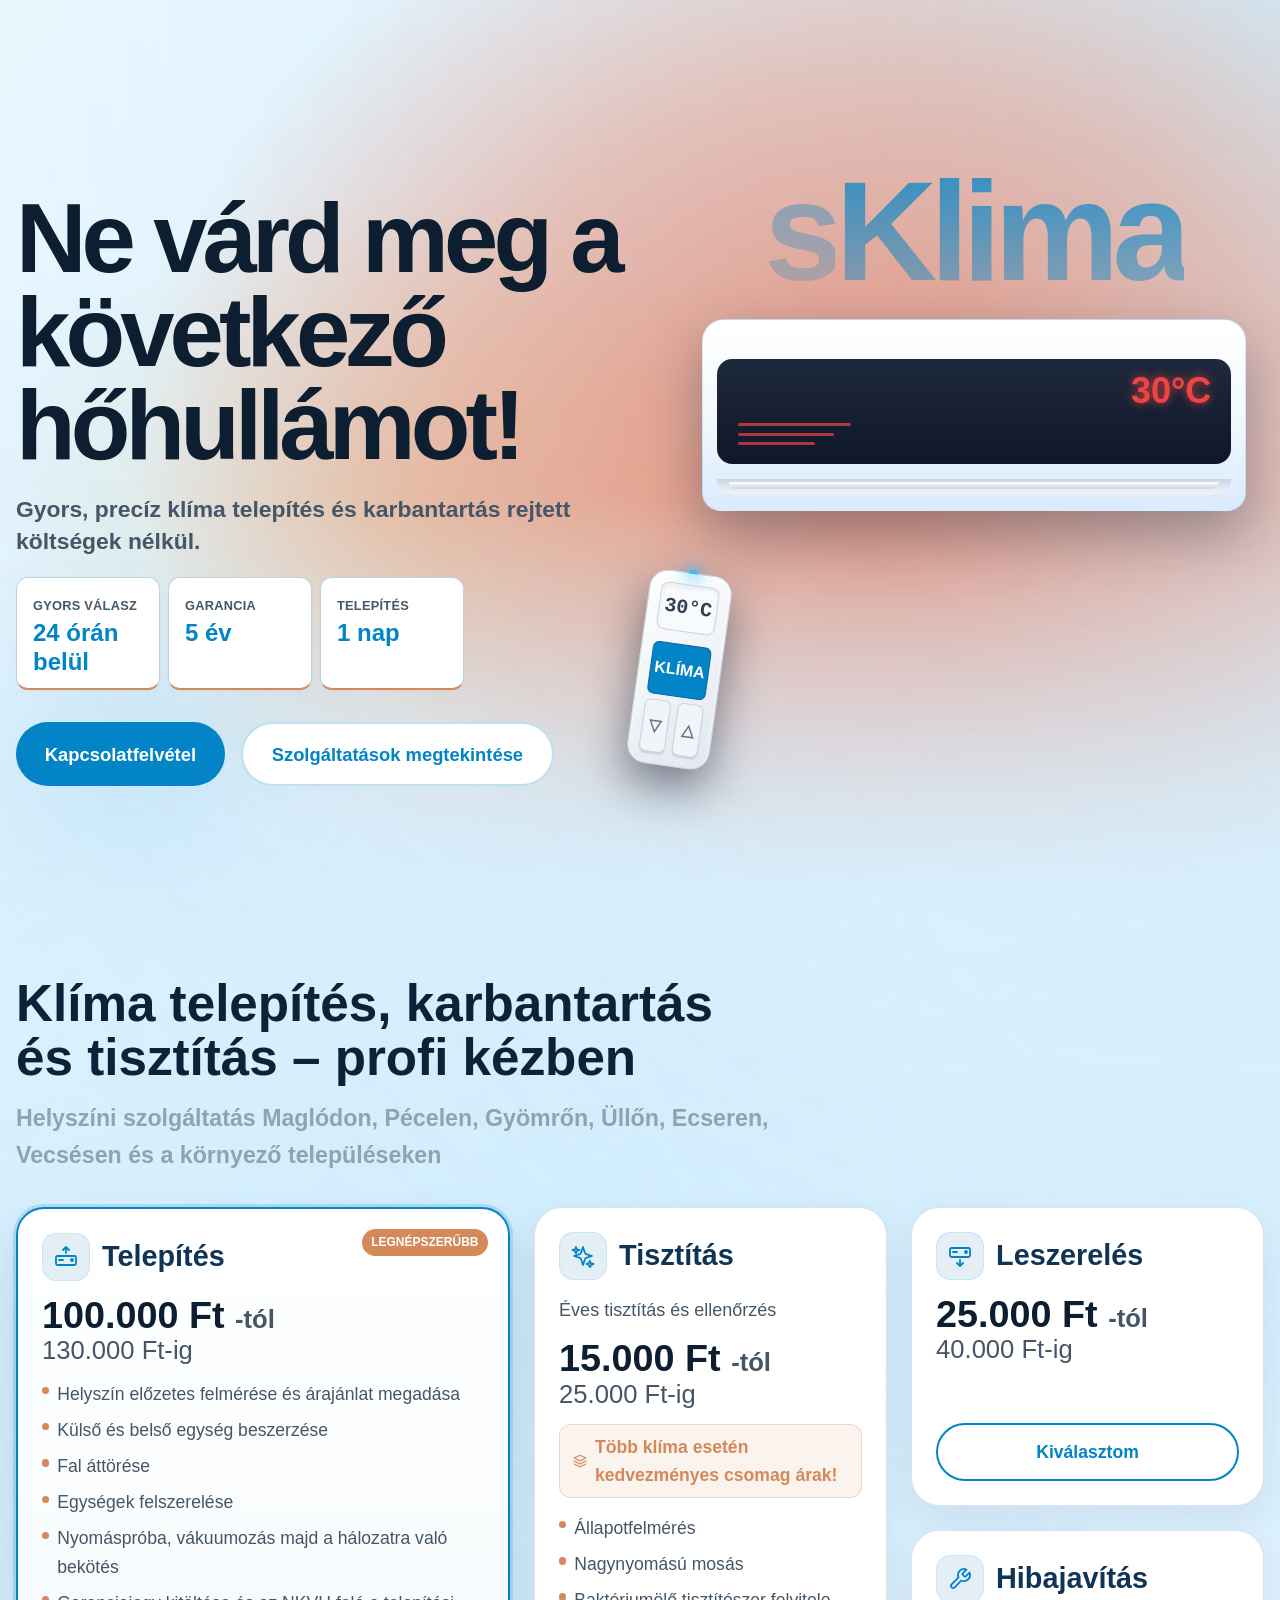
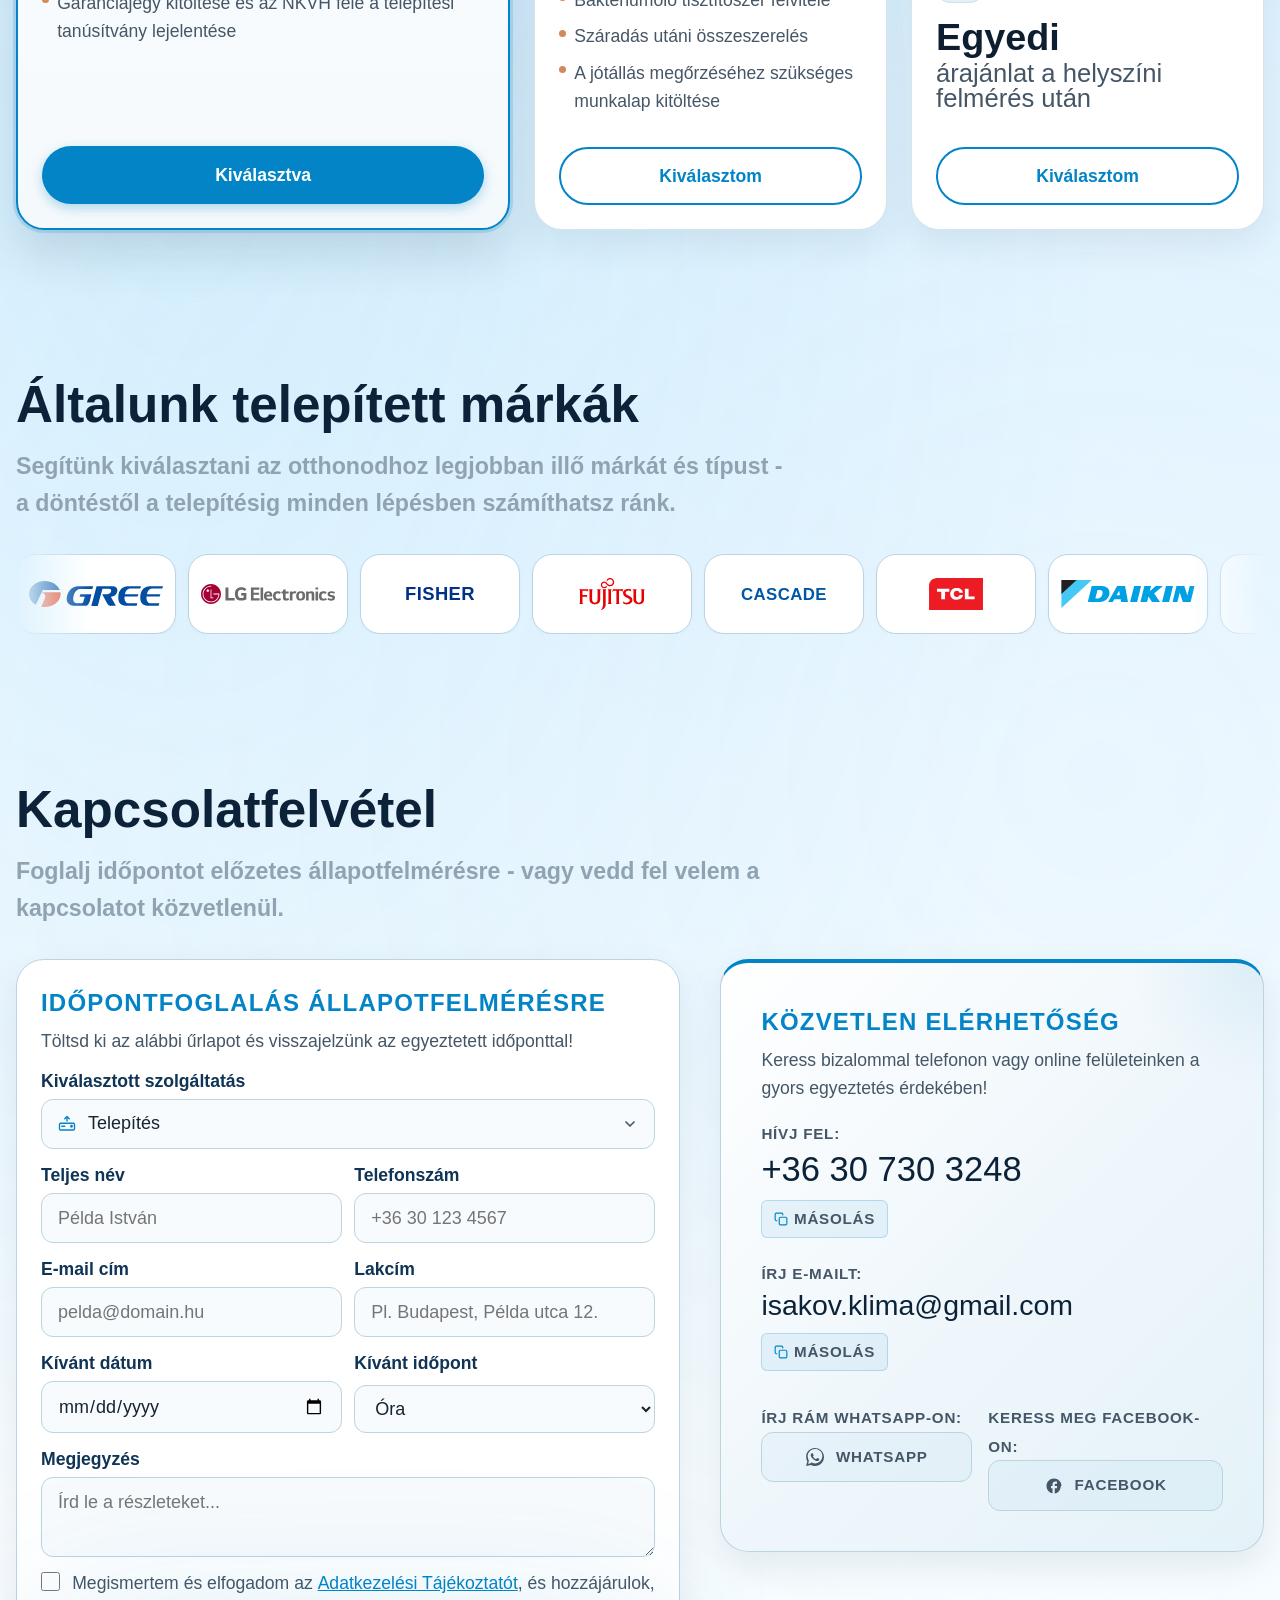
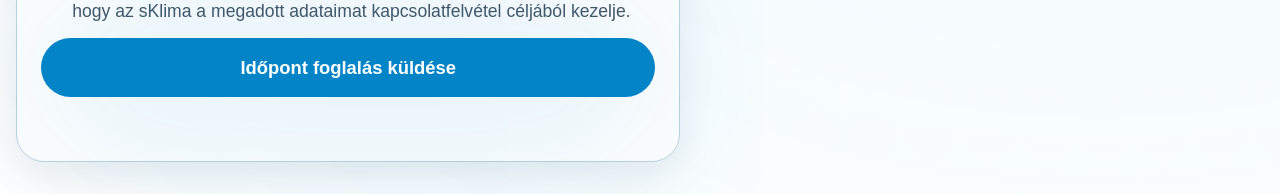
==== index.html @ 7b2034ef "input swaped" ====
<!DOCTYPE html>
<html lang="hu">
<head>
  <meta charset="UTF-8" />
  <meta name="viewport" content="width=device-width, initial-scale=1.0" />
  <title>Klíma telepítés és karbantartás Maglód | sKlima</title>
  <meta name="description" content="Gyors, precíz klíma telepítés és karbantartás Maglódon és a környező településeken. 24 órán belüli válasz, 5 év garancia, 1 napos telepítés." />
  <link rel="canonical" href="https://sklima.hu/" />

  <!-- Open Graph -->
  <meta property="og:type" content="website" />
  <meta property="og:url" content="https://sklima.hu/" />
  <meta property="og:title" content="Klíma telepítés és karbantartás Maglód | sKlima" />
  <meta property="og:description" content="Gyors, precíz klíma telepítés és karbantartás Maglódon és a környező településeken. 24 órán belüli válasz, 5 év garancia, 1 napos telepítés." />
  <meta property="og:image" content="https://sklima.hu/assets/og-image.jpg" />
  <meta property="og:locale" content="hu_HU" />
  <meta property="og:site_name" content="sKlima" />

  <!-- Twitter Card -->
  <meta name="twitter:card" content="summary_large_image" />
  <meta name="twitter:title" content="Klíma telepítés és karbantartás Maglód | sKlima" />
  <meta name="twitter:description" content="Gyors, precíz klíma telepítés és karbantartás Maglódon és a környező településeken. 24 órán belüli válasz, 5 év garancia." />
  <meta name="twitter:image" content="https://sklima.hu/assets/og-image.jpg" />

  <!-- Geographic -->
  <meta name="geo.region" content="HU-PE" />
  <meta name="geo.placename" content="Maglód, Pest megye, Magyarország" />
  <meta name="geo.position" content="47.4536;19.3294" />
  <meta name="ICBM" content="47.4536, 19.3294" />
  <link rel="icon" type="image/svg+xml" href="assets/icons/favicon.svg" />
  <link rel="icon" type="image/png" sizes="32x32" href="assets/icons/favicon-32.png" />
  <link rel="shortcut icon" href="favicon.ico" />
  <link rel="apple-touch-icon" sizes="180x180" href="assets/icons/apple-touch-icon.png" />
  <link rel="preconnect" href="https://api.fontshare.com" crossorigin />
  <link rel="preload" as="style" href="https://api.fontshare.com/v2/css?f[]=satoshi@400,500,700&f[]=clash-display@500,600,700&display=swap" />
  <link rel="stylesheet" href="https://api.fontshare.com/v2/css?f[]=satoshi@400,500,700&f[]=clash-display@500,600,700&display=swap" />
  <script type="application/ld+json">
  {
    "@context": "https://schema.org",
    "@type": "LocalBusiness",
    "name": "sKlima",
    "url": "https://sklima.hu/",
    "telephone": "+36307303248",
    "email": "isakov.klima@gmail.com",
    "description": "Gyors, precíz klíma telepítés és karbantartás Maglódon és a környező településeken. 24 órán belüli válasz, 5 év garancia, 1 napos telepítés.",
    "image": "https://sklima.hu/assets/og-image.jpg",
    "address": {
      "@type": "PostalAddress",
      "addressLocality": "Maglód",
      "addressRegion": "Pest",
      "addressCountry": "HU"
    },
    "geo": {
      "@type": "GeoCoordinates",
      "latitude": 47.4536,
      "longitude": 19.3294
    },
    "areaServed": [
      {"@type": "City", "name": "Maglód"},
      {"@type": "City", "name": "Pécel"},
      {"@type": "City", "name": "Gyömrő"},
      {"@type": "City", "name": "Üllő"},
      {"@type": "City", "name": "Ecser"},
      {"@type": "City", "name": "Vecsés"},
      {"@type": "City", "name": "Monor"}
    ],
    "hasOfferCatalog": {
      "@type": "OfferCatalog",
      "name": "Klíma szolgáltatások",
      "itemListElement": [
        {
          "@type": "Offer",
          "itemOffered": { "@type": "Service", "name": "Klíma telepítés" },
          "priceSpecification": { "@type": "PriceSpecification", "minPrice": "100000", "maxPrice": "130000", "priceCurrency": "HUF" }
        },
        {
          "@type": "Offer",
          "itemOffered": { "@type": "Service", "name": "Klíma tisztítás és karbantartás" },
          "priceSpecification": { "@type": "PriceSpecification", "minPrice": "15000", "maxPrice": "25000", "priceCurrency": "HUF" }
        },
        {
          "@type": "Offer",
          "itemOffered": { "@type": "Service", "name": "Klíma leszerelés" },
          "priceSpecification": { "@type": "PriceSpecification", "minPrice": "25000", "maxPrice": "40000", "priceCurrency": "HUF" }
        },
        {
          "@type": "Offer",
          "itemOffered": { "@type": "Service", "name": "Klíma hibajavítás" }
        }
      ]
    },
    "contactPoint": {
      "@type": "ContactPoint",
      "telephone": "+36307303248",
      "contactType": "customer service",
      "availableLanguage": "Hungarian"
    },
    "sameAs": [
      "https://wa.me/36307303248"
    ]
  }
  </script>
  <style>
    :root {
      --text-xs: clamp(0.82rem, 0.76rem + 0.28vw, 0.95rem);
      --text-sm: clamp(0.95rem, 0.88rem + 0.38vw, 1.1rem);
      --text-base: clamp(1rem, 0.95rem + 0.25vw, 1.125rem);
      --text-lg: clamp(1.125rem, 1rem + 0.75vw, 1.5rem);
      --text-xl: clamp(1.5rem, 1.2rem + 1.25vw, 2.25rem);
      --text-2xl: clamp(2rem, 1.2rem + 2.5vw, 3.5rem);
      --text-hero: clamp(3rem, 0.5rem + 7vw, 6.5rem);
      --space-1: 0.25rem; --space-2: 0.5rem; --space-3: 0.75rem; --space-4: 1rem; --space-5: 1.25rem;
      --space-6: 1.5rem; --space-8: 2rem; --space-10: 2.5rem; --space-12: 3rem; --space-16: 4rem;
      --radius-sm: 0.375rem; --radius-md: 0.75rem; --radius-lg: 1.25rem; --radius-xl: 1.75rem; --radius-full: 9999px;
      
      --color-bg: #f2f7fa; 
      --color-surface: #ffffff; 
      --color-surface-2: #e3eff5; 
      --color-border: #bcd3e0;
      --color-divider: #cfdfeb; 
      --color-text: #172430; 
      --color-text-muted: #455666; 
      --color-text-inverse: #ffffff;
      --color-primary: #0284c7; 
      --color-primary-hover: #0369a1; 
      --color-primary-highlight: #e0f2fe; 
      --color-success: #16a34a;
      --color-danger: #dc2626;
      --color-accent: #d4895a;
      
      --shadow-sm: 0 1px 3px rgba(2, 132, 199, 0.05);
      --shadow-md: 0 10px 30px rgba(16, 42, 67, 0.06);
      --shadow-lg: 0 20px 40px rgba(16, 42, 67, 0.12);
      --shadow-elevated: 0 14px 36px rgba(16, 42, 67, 0.08);
      --shadow-elevated-hover: 0 24px 48px rgba(16, 42, 67, 0.14);
      --font-body: 'Satoshi', 'Inter', sans-serif; --font-display: 'Clash Display', 'Satoshi', sans-serif;
    }
    *, *::before, *::after { box-sizing: border-box; margin: 0; padding: 0; }
    html { scroll-behavior: smooth; -webkit-font-smoothing: antialiased; scroll-padding-top: 6rem; }
    
    body {
      min-height: 100vh; font-family: var(--font-body); font-size: var(--text-base); line-height: 1.6; color: var(--color-text);
      background:
        radial-gradient(circle at top right, rgba(14, 165, 233, 0.14), transparent 45%),
        radial-gradient(ellipse at 14% 52%, rgba(56, 189, 248, 0.10) 0%, rgba(14, 165, 233, 0.04) 36%, transparent 60%),
        radial-gradient(circle at 86% 70%, rgba(125, 211, 252, 0.09) 0%, rgba(56, 189, 248, 0.03) 40%, transparent 58%),
        linear-gradient(180deg, #f0f9ff 0%, #e0f2fe 40%, #f5faff 70%, #ffffff 100%);
    }

    .hero { position: relative; }
    .hero::before,
    .hero::after {
      content: ""; position: absolute; inset: 0;
      pointer-events: none; z-index: 0;
      transition: opacity 3.5s cubic-bezier(0.4, 0, 0.2, 1);
      mask-image: linear-gradient(to bottom, black 55%, transparent 100%);
      -webkit-mask-image: linear-gradient(to bottom, black 55%, transparent 100%);
    }
    .hero::before {
      background:
        radial-gradient(ellipse 80% 100% at 68% 52%, rgba(234, 70, 24, 0.57) 0%, rgba(242, 91, 45, 0.322) 42%, transparent 72%),
        radial-gradient(ellipse 50% 60% at 30% 60%, rgba(245, 158, 11, 0.18) 0%, transparent 65%);
      opacity: 1;
    }
    .hero::after {
      background:
        radial-gradient(ellipse 80% 100% at 68% 52%, rgba(14, 165, 233, 0.42) 0%, rgba(56, 189, 248, 0.20) 42%, transparent 72%),
        radial-gradient(ellipse 50% 60% at 30% 60%, rgba(125, 211, 252, 0.14) 0%, transparent 65%);
      opacity: 0;
    }
    body.ac-cooling .hero::before { opacity: 0; }
    body.ac-cooling .hero::after { opacity: 1; }
    img, svg { display: block; max-width: 100%; }
    a { color: inherit; text-decoration: none; }
    button, input, select, textarea { font: inherit; color: inherit; }
    button { cursor: pointer; border: none; background: none; }
    :focus-visible { outline: 2px solid var(--color-primary); outline-offset: 3px; border-radius: var(--radius-sm); }

    .container-wide { width: min(calc(100% - 2rem), 80rem); margin-inline: auto; }
    .section, .hero { display: flex; align-items: center; padding-block: clamp(var(--space-12), 6vw, 5rem); scroll-margin-top: 5rem; }
    .hero { min-height: 100vh; }
    #register { padding-bottom: var(--space-8); }

    .eyebrow {
      display: inline-flex; align-items: center; gap: var(--space-2); padding: 0.45rem 0.85rem; border-radius: var(--radius-full);
      background: color-mix(in srgb, var(--color-primary) 12%, var(--color-surface)); color: var(--color-primary); font-size: var(--text-xs); font-weight: 700; text-transform: uppercase;
    }
    .eyebrow::before { content: ""; width: 0.5rem; height: 0.5rem; border-radius: 50%; background: currentColor; }
    .section-head { display: grid; gap: var(--space-4); margin-bottom: var(--space-8); max-width: 48rem; }
    .section-head h2 { font-family: var(--font-display); font-size: var(--text-2xl); line-height: 1.05; color: #0b2238; }
    .section-head h3 { color: #8fa3b1; font-size: clamp(1.15rem, 1rem + 0.7vw, 1.45rem); font-weight: 600; }
    .section-head p { color: #8fa3b1; font-size: clamp(1.15rem, 1rem + 0.7vw, 1.45rem); font-weight: 600; }

    .site-header {
      position: fixed; top: 0; left: 0; right: 0; z-index: 100; opacity: 0; visibility: hidden; transform: translateY(-110%);
      transition: opacity 350ms ease, visibility 350ms ease, transform 400ms cubic-bezier(0.16, 1, 0.3, 1); backdrop-filter: blur(20px); background: color-mix(in srgb, var(--color-bg) 85%, transparent);
      border-bottom: 1px solid color-mix(in srgb, var(--color-text) 8%, transparent); box-shadow: var(--shadow-sm);
    }
    .site-header.is-visible { opacity: 1; visibility: visible; transform: translateY(0); pointer-events: auto; }
    .header-inner { display: flex; align-items: center; justify-content: space-between; gap: var(--space-4); min-height: 5.2rem; }
    .brand { display: inline-flex; align-items: center; gap: var(--space-3); font-size: clamp(1.7rem, 1.3rem + 1.4vw, 2.4rem); font-weight: 800; color: #0f3456; overflow: hidden; }
    

    .nav-brand-text {
      display: inline-block; opacity: 0; transform: translateX(-35px); transition: opacity 300ms ease, transform 450ms cubic-bezier(0.16, 1, 0.3, 1);
      font-family: var(--font-display); font-weight: 700; letter-spacing: -0.05em;
    }
    .site-header.is-visible .nav-brand-text { opacity: 1; transform: translateX(0); }


    .btn, .select-btn {
      min-height: 50px; display: inline-flex; align-items: center; justify-content: center; gap: var(--space-2); border-radius: var(--radius-full);
      transition: all 180ms cubic-bezier(0.16, 1, 0.3, 1);
    }
    .btn:hover, .select-btn:hover { transform: translateY(-2px); }
    .btn { padding: 0.95rem 1.8rem; font-size: calc(var(--text-sm) + 0.05rem); font-weight: 700; }
    .btn-primary { background: var(--color-primary); color: var(--color-text-inverse); box-shadow: 0 5px 166px rgba(2, 132, 199, 0.3); }
    .btn-primary:hover { background: var(--color-primary-hover); box-shadow: 0 7px 22px rgba(2, 132, 199, 0.4); }
    .btn-primary:disabled { background: #cbd5e1; color: #94a3b8; box-shadow: none; cursor: not-allowed; transform: none; }
    .btn-secondary { background: var(--color-surface); color: var(--color-primary); border: 2px solid color-mix(in srgb, var(--color-primary) 25%, transparent); }
    .btn-secondary:hover { background: var(--color-primary-highlight); }

    .hero-grid { display: grid; gap: var(--space-8); align-items: end; width: 100%; position: relative; }
    .hero-copy { display: grid; gap: var(--space-5); max-width: 40rem; z-index: 10; align-self: center; }
    .hero-visual { display: grid; gap: var(--space-5); position: relative; padding-top: 5rem; padding-bottom: clamp(2rem, 4vw, 4rem); }
    .hero-copy h1 { font-family: var(--font-display); font-size: var(--text-hero); line-height: 0.96; letter-spacing: -0.05em; color: #0c1e2f; }
    .hero-copy h2 { color: var(--color-text-muted); font-size: clamp(1.05rem, 0.95rem + 0.6vw, 1.9rem); font-weight: 800; line-height: 1.4; }
    .hero-actions, .card-actions { display: flex; flex-wrap: wrap; gap: var(--space-4); }

    .giant-hero-text {
      position: absolute; left: 50%; transform: translateX(-50%) translateY(50%) scale(1); font-family: var(--font-display); font-size: clamp(5.5rem, 12vw, 10.5rem);
      font-weight: 700; line-height: 1; letter-spacing: -0.05em; pointer-events: none; white-space: nowrap; z-index: 1;
      transition: opacity 400ms cubic-bezier(0.16, 1, 0.3, 1), transform 500ms cubic-bezier(0.16, 1, 0.3, 1);
    }
    .giant-hero-text.fade-out { opacity: 0; transform: translateX(-50%) translateY(-40px) scale(0.95); }
    .giant-hero-text .brand-s {
      background: linear-gradient(180deg, rgba(2, 132, 199, 0.45) 0%, rgba(2, 132, 199, 0.18) 100%);
      -webkit-background-clip: text; background-clip: text; -webkit-text-fill-color: transparent;
    }
    .giant-hero-text .brand-klima {
      background: linear-gradient(180deg, rgba(2, 132, 199, 0.82) 0%, rgba(2, 132, 199, 0.35) 100%);
      -webkit-background-clip: text; background-clip: text; -webkit-text-fill-color: transparent;
    }

    .nav-brand-text .brand-s {
      background: linear-gradient(180deg, rgba(2, 132, 199, 0.28) 0%, rgba(2, 132, 199, 0.12) 100%);
      -webkit-background-clip: text; background-clip: text; -webkit-text-fill-color: transparent;
      font-weight: 700;
    }
    .nav-brand-text .brand-klima {
      background: linear-gradient(180deg, rgba(2, 132, 199, 0.60) 0%, rgba(2, 132, 199, 0.22) 100%);
      -webkit-background-clip: text; background-clip: text; -webkit-text-fill-color: transparent;
      font-weight: 700; letter-spacing: -0.025em;
    }

    .service-card.card-selected {
      border-color: var(--color-primary) !important;
      border-width: 2px !important;
      box-shadow: 0 0 0 3px rgba(2, 132, 199, 0.18), var(--shadow-elevated-hover) !important;
    }

    .ac-stage { position: relative; width: min(100%, 36rem); margin-inline: auto; padding-bottom: 16rem; z-index: 5; }
    .ac-shadow { position: absolute; left: 50%; top: 2rem; width: 20rem; height: 1.8rem; transform: translateX(-50%); border-radius: 50%; background: radial-gradient(circle, rgba(2, 132, 199, 0.15), transparent 72%); filter: blur(10px); }
    .ac-unit {
      position: relative; width: min(100%, 34rem); margin: 20px auto 0; padding: 0.85rem 0.9rem 1rem; border-radius: 1.4rem 1.4rem 1.15rem 1.15rem;
      background: linear-gradient(180deg, #ffffff 0%, #f0f7fc 55%, #dbeafe 100%); border: 1px solid rgba(2, 132, 199, 0.15); box-shadow: 0 24px 55px rgba(16, 42, 67, 0.35);
      cursor: pointer;
    }
    .ac-unit:hover { box-shadow: 0 28px 65px rgba(16, 42, 67, 0.42); }
    .ac-unit.ac-pulse { animation: ac-click-pulse 0.35s ease-out; }
    
    .ac-screen { margin-top: 1.6rem; min-height: 6.6rem; border-radius: 0.95rem; background: linear-gradient(180deg, #1e293b, #0f172a); position: relative; overflow: hidden; }
    .ac-screen::before { 
      content: attr(data-temp)"°C"; position: absolute; top: 0.2rem; right: 1.2rem; color: #ef4444; font-size: 2.25rem; font-weight: 700; 
      text-shadow: 0 0 10px rgba(239, 68, 68, 0.85); transition: color 0.4s ease, text-shadow 0.4s ease;
    }
    .ac-screen.cooling::before { color: #38bdf8; text-shadow: 0 0 10px rgba(56, 189, 248, 0.85); }

    .screen-lines { position: absolute; left: 1.3rem; bottom: 1.2rem; display: grid; gap: 0.42rem; width: 22%; }
    .screen-lines span { display: block; height: 0.18rem; border-radius: var(--radius-full); background: #ef4444; opacity: 0.7; transition: background 0.4s ease; }
    .ac-screen.cooling .screen-lines span { background: #38bdf8; }
    .screen-lines span:nth-child(2) { width: 85%; }
    .screen-lines span:nth-child(3) { width: 68%; }
    
    .ac-vent { margin-top: 0.9rem; height: 0.95rem; border-radius: 0 0 1rem 1rem; background: linear-gradient(180deg, #cbd5e1, #f1f5f9); position: relative; overflow: visible; }
    .ac-flap { 
      position: absolute; left: 0.75rem; right: 0.75rem; top: 0.22rem; height: 0.42rem; border-radius: 0 0 999px 999px; 
      background: linear-gradient(180deg, #ffffff, #cbd5e1); transform-origin: center top; transform: rotateX(12deg); animation: flap-move 3.5s ease-in-out infinite;
    }

    .airflow { position: absolute; top: calc(100% - 16.2rem); left: 50%; transform: translateX(-50%); width: 130%; height: 22rem; overflow: visible; pointer-events: none; }
    .air-glow {
      position: absolute; top: -0.5rem; left: 50%; transform: translateX(-50%); width: 110%; height: 6rem; border-radius: 50%;
      background: radial-gradient(ellipse at center top, rgba(56, 189, 248, 0.42) 0%, rgba(14, 165, 233, 0.14) 50%, transparent 72%);
      filter: blur(14px); opacity: 0; transition: opacity 1.2s cubic-bezier(0.16, 1, 0.3, 1);
    }
    .airflow.active-flow .air-glow { opacity: 1; animation: glow-pulse 3.5s ease-in-out infinite; }
    .airflow-svg { position: absolute; top: 0; left: 0; width: 100%; height: 100%; overflow: visible; }

    .air-particle { opacity: 0; }
    .airflow.active-flow .air-particle {
      animation-name: p-drift;
      animation-timing-function: cubic-bezier(0.25, 0.46, 0.45, 0.94);
      animation-iteration-count: infinite;
    }
    @keyframes p-drift {
      0%   { opacity: 0;    transform: translateY(0px)   translateX(0)                           scale(0.75); }
      7%   { opacity: 1; }
      28%  {               transform: translateY(88px)  translateX(calc(var(--sway) *  0.28))   scale(1.0); }
      52%  { opacity: 0.88; transform: translateY(192px) translateX(calc(var(--sway) * -0.12))   scale(1.12); }
      78%  { opacity: 0.45; transform: translateY(300px) translateX(calc(var(--sway) *  0.68))   scale(1.22); }
      100% { opacity: 0;   transform: translateY(390px) translateX(var(--sway))                 scale(1.32); }
    }
    .ap-crisp { fill: rgba(2, 132, 199, 0.92); }
    .ap-soft  { fill: rgba(14, 165, 233, 0.72); filter: url(#p-blur); }
    .ap-tiny  { fill: rgba(3, 105, 161, 0.88); }
    .ap-large { fill: rgba(56, 189, 248, 0.48); filter: url(#p-blur-lg); }
    .airflow.active-flow .ap1  { animation-duration: 3.2s; animation-delay: 0.00s; --sway: -32px; }
    .airflow.active-flow .ap2  { animation-duration: 4.4s; animation-delay: 1.80s; --sway: -22px; }
    .airflow.active-flow .ap3  { animation-duration: 3.5s; animation-delay: 0.65s; --sway: -15px; }
    .airflow.active-flow .ap4  { animation-duration: 5.0s; animation-delay: 0.30s; --sway:  -7px; }
    .airflow.active-flow .ap5  { animation-duration: 3.8s; animation-delay: 2.25s; --sway:  -3px; }
    .airflow.active-flow .ap6  { animation-duration: 4.5s; animation-delay: 1.10s; --sway:   0px; }
    .airflow.active-flow .ap7  { animation-duration: 3.3s; animation-delay: 0.45s; --sway:   4px; }
    .airflow.active-flow .ap8  { animation-duration: 5.5s; animation-delay: 2.90s; --sway:   2px; }
    .airflow.active-flow .ap9  { animation-duration: 3.6s; animation-delay: 1.50s; --sway:  11px; }
    .airflow.active-flow .ap10 { animation-duration: 4.8s; animation-delay: 0.15s; --sway:  18px; }
    .airflow.active-flow .ap11 { animation-duration: 3.1s; animation-delay: 2.55s; --sway:  24px; }
    .airflow.active-flow .ap12 { animation-duration: 3.9s; animation-delay: 0.90s; --sway:  30px; }
    .airflow.active-flow .ap13 { animation-duration: 4.2s; animation-delay: 1.65s; --sway: -26px; }
    .airflow.active-flow .ap14 { animation-duration: 3.4s; animation-delay: 3.10s; --sway:  34px; }
    .airflow.active-flow .ap15 { animation-duration: 3.7s; animation-delay: 2.10s; --sway:  14px; }
    .airflow.active-flow .ap16 { animation-duration: 4.6s; animation-delay: 0.75s; --sway: -10px; }

    @keyframes flap-move { 0%, 100% { transform: rotateX(8deg); } 50% { transform: rotateX(24deg); } }
    @keyframes ac-click-pulse { 0% { transform: scale(1); } 45% { transform: scale(1.025); } 100% { transform: scale(1); } }
    @keyframes glow-pulse { 0%, 100% { opacity: 0.75; transform: translateX(-50%) scale(0.97); } 50% { opacity: 1; transform: translateX(-50%) scale(1.05); } }

    .remote-control {
      position: absolute; bottom: 0rem; left: -3rem; width: 5.2rem; height: 12.2rem; background: linear-gradient(135deg, #ffffff 0%, #e2e8f0 100%);
      border: 1px solid #cbd5e1; border-radius: 1.2rem; box-shadow: 0 20px 45px rgba(15, 23, 42, 0.5), inset 0 2px 4px #ffffff;
      padding: 0.7rem; display: flex; flex-direction: column; gap: 0.6rem; z-index: 30; transform: rotate(8deg); cursor: pointer; user-select: none;
      transition: transform 0.4s cubic-bezier(0.16, 1, 0.3, 1), box-shadow 0.4s ease;
    }
    .remote-control:hover { transform: rotate(3deg) translateY(-5px) scale(1.04); box-shadow: 0 25px 55px rgba(15, 23, 42, 0.3), inset 0 2px 4px #ffffff; }
    .remote-control:active { transform: rotate(3deg) translateY(-2px) scale(1.01); }
    .remote-control::before { content: ""; position: absolute; top: -4px; left: 50%; transform: translateX(-50%); width: 0.6rem; height: 4px; background: #94a3b8; border-radius: 999px 999px 0 0; transition: background 0.2s ease, box-shadow 0.2s ease; }
    .remote-control.sending::before { background: #38bdf8; box-shadow: 0 0 15px 3px #38bdf8; }
    .remote-screen { height: 3rem; background: #f8fafc; border-radius: 0.5rem; border: 1px solid #cbd5e1; box-shadow: inset 0 2px 5px rgba(0,0,0,0.06); display: flex; align-items: center; justify-content: center; font-family: monospace; font-size: 1.25rem; font-weight: 700; color: #334155; transition: background 0.3s ease, color 0.3s ease; }
    .remote-control.cooling-mode .remote-screen { background: #bae6fd; color: #0369a1; }
    .remote-buttons { display: grid; grid-template-columns: repeat(2, 1fr); gap: 0.45rem; flex-grow: 1; }
    .remote-btn { background: #f1f5f9; border: 1px solid #d1d5db; border-radius: 0.4rem; box-shadow: 0 2px 0 #cbd5e1, 0 2px 4px rgba(0,0,0,0.04); font-size: 1rem; font-weight: 700; color: #64748b; display: flex; align-items: center; justify-content: center; pointer-events: none; }
    .remote-btn.power { grid-column: span 2; background: #0284c7; color: white; border-color: #0369a1; box-shadow: 0 2px 0 #0f172a; }
    .remote-control.sending .remote-btn.power { transform: translateY(2px); box-shadow: none; }

    .hero-stats { display: grid; grid-template-columns: repeat(3, minmax(0, 1fr)); gap: var(--space-2); z-index: 10; max-width: 28rem; }
    .hero-stat { background: var(--color-surface); border-radius: var(--radius-md); padding: var(--space-3) var(--space-4); border: 1px solid var(--color-border); box-shadow: var(--shadow-sm); border-bottom: 2px solid var(--color-accent); }
    .hero-stat strong { display: block; font-size: var(--text-lg); font-family: var(--font-display); color: var(--color-primary); line-height: 1.2; }
    .hero-stat span { color: var(--color-text-muted); font-size: 0.8rem; text-transform: uppercase; font-weight: 700; letter-spacing: 0.02em; }

    .services-grid { display: grid; gap: var(--space-6); width: 100%; grid-template-columns: 1fr; }
    
    .service-card, .form-card, .direct-contact-card {
      box-shadow: var(--shadow-elevated) !important;
    }
    
    .service-card {
      background: var(--color-surface); border: 1px solid color-mix(in srgb, var(--color-border) 60%, transparent);
      border-radius: var(--radius-xl); padding: var(--space-6); display: flex; flex-direction: column; gap: var(--space-4); position: relative;
      transition: transform 240ms cubic-bezier(0.16, 1, 0.3, 1), box-shadow 240ms cubic-bezier(0.16, 1, 0.3, 1);
    }
    .service-card:hover { transform: translateY(-6px); box-shadow: var(--shadow-elevated-hover) !important; }
    .service-top { display: flex; gap: var(--space-3); align-items: center; }
    .service-icon { width: 3rem; height: 3rem; flex-shrink: 0; border-radius: 0.9rem; display: grid; place-items: center; background: var(--color-surface-2); color: var(--color-primary); border: 1px solid rgba(2, 132, 199, 0.1); }
    .service-card h3 { font-size: clamp(1.3rem, 1.1rem + 0.9vw, 1.8rem); line-height: 1.1; color: #0f3456; }
    .service-card p { color: var(--color-text-muted); }
    .service-card .card-actions { margin-top: auto; padding-top: var(--space-4); }
    .service-list { display: grid; gap: var(--space-2); color: var(--color-text-muted); font-size: var(--text-sm); list-style: none; }
    .service-list li { display: flex; align-items: flex-start; gap: var(--space-2); }
    .service-list li::before { content: ""; width: 0.45rem; height: 0.45rem; border-radius: 50%; background: var(--color-accent); flex: none; margin-top: .45rem; }
    
    .discount-badge {
      display: flex; align-items: center; gap: var(--space-2);
      padding: 0.5rem 0.8rem; border-radius: var(--radius-md);
      background: color-mix(in srgb, var(--color-accent) 10%, transparent);
      border: 1px solid color-mix(in srgb, var(--color-accent) 28%, transparent);
      color: var(--color-accent); font-size: var(--text-sm); font-weight: 600;
    }
    .discount-badge svg { flex-shrink: 0; }

    .select-btn { padding: 0.8rem 1.6rem; font-size: var(--text-sm); border: 2px solid var(--color-primary); background: transparent; font-weight: 700; color: var(--color-primary); width: 100%; }
    .select-btn.is-selected { background: var(--color-primary); color: var(--color-text-inverse); border-color: transparent; box-shadow: 0 4px 12px color-mix(in srgb, var(--color-primary) 30%, transparent); }
    
    .service-price { display: grid; gap: var(--space-1); }
    .service-price strong { font-size: clamp(2rem, 1.4rem + 1.2vw, 2.5rem); line-height: 1; font-family: var(--font-display); color: #0c1e2f; }
    .service-price span, .service-note, .service-subnote { font-size: clamp(1.5rem, 1.4rem + 1.2vw, 1.6rem); line-height: 1; font-family: var(--font-display); color: var(--color-text-muted); }
    .service-note { padding-top: var(--space-4); border-top: 1px solid var(--color-divider); font-size: var(--text-sm); }
    .service-subnote { font-size: var(--text-sm); }
    
    .service-featured { background: linear-gradient(180deg, var(--color-surface) 0%, #f4f9fc 100%); border: 1px solid color-mix(in srgb, var(--color-border) 60%, transparent); }
    .service-featured::after { content: "Legnépszerűbb"; position: absolute; top: 1.25rem; right: 1.25rem; background: var(--color-accent); color: white; font-size: 0.75rem; font-weight: 700; padding: 0.25rem 0.6rem; border-radius: var(--radius-full); text-transform: uppercase; }
    
    .services-stacked-column { display: flex; flex-direction: column; gap: var(--space-6); }
    .services-stacked-column .service-card { flex: 1; }

    .contact-grid {
      display: grid;
      gap: var(--space-8);
      grid-template-columns: 1fr;
      margin-top: var(--space-6);
      align-items: start;
    }
    .form-card {
      background: var(--color-surface);
      border: 1px solid var(--color-border);
      border-radius: var(--radius-xl);
      padding: clamp(var(--space-4), 3vw, var(--space-6));
      display: grid;
      gap: var(--space-3);
    }

    form, .form-grid, .field { display: grid; gap: var(--space-3); }

    .custom-select { position: relative; user-select: none; }
    .custom-select-trigger {
      display: flex; align-items: center; gap: 0.75rem; width: 100%; min-height: 2.8rem;
      padding: 0.6rem 1rem; border-radius: var(--radius-md); border: 1px solid var(--color-border);
      background: #f8fbfd; cursor: pointer; transition: border-color 180ms, box-shadow 180ms;
    }
    .custom-select.open .custom-select-trigger,
    .custom-select-trigger:focus { outline: none; border-color: var(--color-primary); box-shadow: 0 0 0 3px rgba(2, 132, 199, 0.15); background: var(--color-surface); }
    .custom-select-icon, .option-icon { color: var(--color-primary); display: flex; align-items: center; flex-shrink: 0; }
    .custom-select-text { flex: 1; font-size: var(--text-base); color: var(--color-text); }
    .custom-select-arrow { width: 1rem; height: 1rem; color: var(--color-text-muted); transition: transform 200ms ease; flex-shrink: 0; }
    .custom-select.open .custom-select-arrow { transform: rotate(180deg); }
    .custom-select-dropdown {
      position: absolute; top: calc(100% + 4px); left: 0; right: 0; z-index: 50;
      background: var(--color-surface); border: 1px solid var(--color-border); border-radius: var(--radius-md);
      box-shadow: var(--shadow-lg); overflow: hidden;
      opacity: 0; visibility: hidden; transform: translateY(-6px);
      transition: opacity 150ms ease, transform 150ms ease, visibility 150ms;
    }
    .custom-select.open .custom-select-dropdown { opacity: 1; visibility: visible; transform: translateY(0); }
    .custom-select-option {
      display: flex; align-items: center; gap: 0.75rem; padding: 0.75rem 1rem;
      cursor: pointer; color: var(--color-text); transition: background 120ms;
    }
    .custom-select-option:hover { background: var(--color-primary-highlight); }
    .custom-select-option.is-active { background: color-mix(in srgb, var(--color-primary) 8%, transparent); color: var(--color-primary); }
    .custom-select-option.is-active .option-icon { color: var(--color-primary); }
    
    .field { gap: var(--space-1) !important; }
    .field label { font-size: var(--text-sm); font-weight: 700; color: #0f3456; }
    .field input, .field select, .field textarea { width: 100%; min-height: 2.8rem; padding: 0.6rem 1rem; border-radius: var(--radius-md); border: 1px solid var(--color-border); background: #f8fbfd; color: var(--color-text); transition: border-color 180ms, box-shadow 180ms; }
    .field input:focus, .field select:focus, .field textarea:focus { outline: none; border-color: var(--color-primary); box-shadow: 0 0 0 3px rgba(2, 132, 199, 0.15); background: var(--color-surface); }
    .field textarea { min-height: 5rem; resize: vertical; }
    .time-selector-container { display: flex; gap: var(--space-2); }
    
    .checkbox-row { display: flex; align-items: start; gap: var(--space-3); color: var(--color-text-muted); font-size: var(--text-sm); cursor: pointer; }
    .checkbox-row input { width: 1.2rem; height: 1.2rem; margin-top: 0.15rem; accent-color: var(--color-primary); flex-shrink: 0; }
    .checkbox-row a { color: var(--color-primary); text-decoration: underline; font-weight: 500; }
    .checkbox-row a:hover { color: var(--color-primary-hover); }
    
    .status-note { font-weight: 700; font-size: var(--text-sm); min-height: 1.5rem; }
    .status-note.success { color: var(--color-success); }
    .status-note.error { color: var(--color-danger); }

    #serviceForm .btn-primary { width: 100%; }

    .direct-contact-card {
      background: linear-gradient(135deg, var(--color-surface) 0%, #eef6fb 55%, #e4f2f8 100%);
      color: var(--color-text);
      border-radius: var(--radius-xl);
      padding: clamp(var(--space-6), 5vw, var(--space-10));
      position: relative;
      overflow: hidden;
      border: 1px solid var(--color-border);
      border-top: 4px solid var(--color-primary);
    }
    .direct-contact-card::before {
      content: ""; position: absolute; top: -20%; right: -20%; width: 15rem; height: 15rem; border-radius: 50%;
      background: radial-gradient(circle, rgba(2, 132, 199, 0.08) 0%, transparent 70%); pointer-events: none;
    }
    .direct-head h3 { font-family: var(--font-display); font-size: var(--text-lg); color: var(--color-primary); text-transform: uppercase; letter-spacing: 0.05em; }
    .direct-head p { color: var(--color-text-muted); font-size: var(--text-sm); margin-top: var(--space-1); }

    .info-block { display: grid; gap: var(--space-6); margin-top: var(--space-5); }
    .info-item { display: grid; gap: var(--space-1); }
    .info-item span { font-size: var(--text-xs); text-transform: uppercase; color: var(--color-text-muted); font-weight: 700; letter-spacing: 0.05em; }

    .contact-row { display: flex; flex-direction: column; align-items: flex-start; gap: var(--space-2); width: 100%; }
    .info-item .clickable-text {
      display: inline;
      font-family: var(--font-display);
      font-size: clamp(1.35rem, 1.2rem + 1.2vw, 2.2rem);
      font-weight: normal;
      line-height: 1.1;
      color: #0b2238;
      text-decoration: none;
      text-transform: none;
      letter-spacing: normal;
      transition: color 150ms ease;
      word-break: break-all;
      cursor: pointer;
    }
    .info-item .clickable-text:visited,
    .info-item .clickable-text:active { color: #0b2238; text-decoration: none; }
    .info-item .clickable-text:hover { color: var(--color-primary); text-decoration: none; }
    .info-item--email .clickable-text { font-size: clamp(1.1rem, 0.9rem + 1.1vw, 1.9rem); white-space: nowrap; word-break: normal; }

    .contact-row .copy-btn {
      align-self: flex-start;
      margin-top: var(--space-1);
      display: inline-flex; align-items: center; gap: 0.35rem; padding: 0.35rem 0.75rem; font-size: 0.75rem; font-weight: 700;
      color: var(--color-primary); background: rgba(2, 132, 199, 0.07); border: 1px solid rgba(2, 132, 199, 0.22); border-radius: var(--radius-sm);
      text-transform: uppercase; letter-spacing: 0.02em; transition: all 150ms ease;
    }
    .copy-btn:hover { background: rgba(2, 132, 199, 0.13); border-color: rgba(2, 132, 199, 0.38); color: var(--color-primary-hover); transform: translateY(-1px); }
    .copy-btn:active { transform: translateY(0); }
    .copy-btn.copied { background: var(--color-success) !important; border-color: transparent !important; color: #fff !important; }

    .social-links-grid { display: flex; gap: var(--space-4); margin-top: var(--space-2); width: 100%; }
    .social-link-btn {
      display: inline-flex; align-items: center; gap: var(--space-3); padding: 0.75rem var(--space-5);
      background: rgba(2, 132, 199, 0.04); border: 1px solid var(--color-border); border-radius: var(--radius-md);
      color: var(--color-text-muted); font-weight: 500; font-size: var(--text-sm); transition: all 200ms ease; width: 100%; justify-content: center;
    }
    .social-link-btn svg { fill: currentColor; flex-shrink: 0; transition: transform 200ms ease; }
    .social-link-btn:hover { background: rgba(2, 132, 199, 0.08); border-color: var(--color-primary); color: var(--color-text); transform: translateY(-2px); }
    .social-link-btn.fb-hover:hover { border-color: #1877f2; color: #1877f2; background: rgba(24, 119, 242, 0.06); }
    .social-link-btn.wa-hover:hover { border-color: #25d366; color: #25d366; background: rgba(37, 211, 102, 0.06); }
    .social-link-btn:hover svg { transform: scale(1.1); }

    .location-badge {
      display: inline-flex; align-items: center; gap: var(--space-2); padding: var(--space-3) var(--space-4);
      background: rgba(2, 132, 199, 0.05); border: 1px solid var(--color-border); border-radius: var(--radius-md);
      color: var(--color-text-muted); font-size: var(--text-sm); margin-top: var(--space-2);
    }
    .location-badge svg { color: var(--color-accent); flex-shrink: 0; }

    .brands-refs-section { padding-block: clamp(3rem, 6vw, 4.5rem); }

    .brands-carousel {
      overflow: hidden;
      margin-top: var(--space-5);
      mask-image: linear-gradient(to right, transparent, black 6%, black 94%, transparent);
      -webkit-mask-image: linear-gradient(to right, transparent, black 6%, black 94%, transparent);
    }
    .brands-track {
      display: flex;
      gap: var(--space-3);
      width: max-content;
      animation: brand-scroll 30s linear infinite;
    }
    @keyframes brand-scroll {
      from { transform: translateX(0); }
      to   { transform: translateX(-50%); }
    }
    .brand-tile {
      flex-shrink: 0;
      width: 10rem;
      aspect-ratio: 2 / 1;
      background: var(--color-surface);
      border: 1px solid var(--color-border);
      border-radius: var(--radius-lg);
      padding: var(--space-4) var(--space-3);
      display: flex;
      align-items: center;
      justify-content: center;
      box-shadow: var(--shadow-sm);
      transition: transform 200ms cubic-bezier(0.16, 1, 0.3, 1), box-shadow 200ms cubic-bezier(0.16, 1, 0.3, 1);
    }
    .brand-tile:hover { transform: translateY(-3px); box-shadow: var(--shadow-md); }
    .brand-logo { height: 2rem; width: auto; max-width: 100%; display: block; }


    @media (min-width: 64rem) {
      .hero-grid {
        grid-template-columns: 1.02fr 0.98fr;
        grid-template-rows: 1fr auto;
        align-items: end;
        column-gap: clamp(var(--space-12), 8vw, var(--space-16));
      }
      .hero-copy { grid-column: 1; grid-row: 1; align-self: end; }
      .hero-visual { grid-column: 2; grid-row: 1 / 3; align-self: center; justify-items: center; }
      .hero-grid > .hero-actions { grid-column: 1; grid-row: 2; padding-bottom: var(--space-8); }
      .giant-hero-text { position: relative; left: auto; top: auto; transform: none; text-align: center; font-size: clamp(7rem, 11vw, 13rem); margin-bottom: -1.5rem; white-space: normal; }
      .giant-hero-text.fade-out { opacity: 0; transform: translateY(-15px) scale(0.97); }
      .services-grid { grid-template-columns: 1.4fr 1fr 1fr; align-items: stretch; }
      .contact-grid { grid-template-columns: 1.1fr 0.9fr; gap: var(--space-10); }
      .form-grid { grid-template-columns: repeat(2, minmax(0, 1fr)); }
      .field[data-span="2"] { grid-column: span 2; }
    }
    @media (min-width: 48rem) and (max-width: 63.98rem) {
      .services-grid { grid-template-columns: 1.2fr 1fr; }
      .contact-grid { grid-template-columns: 1fr; }
    }

    /* ── Tablet & mobile (< 64rem) ───────────────────────── */
    @media (max-width: 63.99rem) {
      .hero-grid { align-items: start; }
      .hero-visual { padding-top: var(--space-10); padding-bottom: 1rem; gap: var(--space-1); }
      /* Show giant text above AC as a flow element instead of absolute overlay */
      .giant-hero-text {
        position: relative; left: auto;
        transform: none;
        font-size: clamp(4.5rem, 17vw, 7.5rem);
        white-space: normal; text-align: center;
        margin-bottom: -0.5rem;
      }
      .giant-hero-text.fade-out { opacity: 0; transform: translateY(-20px) scale(0.97); }
      .remote-control { left: -0.5rem; width: 4rem; height: 9rem; padding: 0.5rem; gap: 0.4rem; }
      .remote-screen { height: 2.2rem; font-size: 0.9rem; }
      .remote-btn { font-size: 0.75rem; }
      .airflow { width: 100%; }
      /* Gradient: centered on AC which sits ~62% down in the single-column mobile layout */
      .hero::before {
        background:
          radial-gradient(ellipse 130% 55% at 50% 62%, rgba(234, 70, 24, 0.50) 0%, rgba(242, 91, 45, 0.26) 45%, transparent 70%),
          radial-gradient(ellipse 90% 35% at 50% 40%, rgba(245, 158, 11, 0.14) 0%, transparent 65%);
      }
      .hero::after {
        background:
          radial-gradient(ellipse 130% 55% at 50% 62%, rgba(14, 165, 233, 0.38) 0%, rgba(56, 189, 248, 0.18) 45%, transparent 70%),
          radial-gradient(ellipse 90% 35% at 50% 40%, rgba(125, 211, 252, 0.12) 0%, transparent 65%);
      }
    }

    /* ── Small mobile (< 48rem) ──────────────────────────── */
    @media (max-width: 47.99rem) {
      /* AC sits even lower on small screens — extend mask and re-center glow */
      .hero::before, .hero::after {
        mask-image: linear-gradient(to bottom, black 70%, transparent 100%);
        -webkit-mask-image: linear-gradient(to bottom, black 70%, transparent 100%);
      }
      .hero::before {
        background:
          radial-gradient(ellipse 150% 45% at 50% 68%, rgba(234, 70, 24, 0.50) 0%, rgba(242, 91, 45, 0.26) 45%, transparent 70%),
          radial-gradient(ellipse 90% 30% at 50% 35%, rgba(245, 158, 11, 0.14) 0%, transparent 65%);
      }
      .hero::after {
        background:
          radial-gradient(ellipse 150% 45% at 50% 68%, rgba(14, 165, 233, 0.38) 0%, rgba(56, 189, 248, 0.18) 45%, transparent 70%),
          radial-gradient(ellipse 90% 30% at 50% 35%, rgba(125, 211, 252, 0.12) 0%, transparent 65%);
      }
      .hero { padding-block: var(--space-3); }
      .hero-grid { gap: var(--space-2); }
      .hero-copy h1 { font-size: clamp(1.7rem, 0.5rem + 5.5vw, 2.4rem); letter-spacing: -0.02em; line-height: 1.05; }
      .hero-stat { padding: var(--space-2) var(--space-3); }
      .hero-stats { gap: var(--space-2); max-width: 100%; }
      .hero-actions { flex-direction: column; }
      .hero-actions .btn { width: 100%; justify-content: center; }
      /* AC unit smaller */
      .ac-stage { width: min(80%, 18rem); padding-bottom: 7rem; }
      .ac-unit { width: min(100%, 16rem); padding: 0.4rem 0.55rem 0.55rem; }
      .ac-screen { min-height: 3.8rem; margin-top: 0.7rem; }
      .ac-screen::before { font-size: 1.4rem; top: 0.1rem; right: 0.7rem; }
      .screen-lines { left: 0.8rem; bottom: 0.65rem; }
      .ac-vent { margin-top: 0.4rem; }
      .ac-shadow { width: 8rem; }
      .airflow { top: calc(100% - 9rem); height: 12rem; }
      /* Remote control smaller */
      .remote-control { left: -0.3rem; width: 2.8rem; height: 6.5rem; padding: 0.35rem; gap: 0.3rem; }
      .remote-screen { height: 1.5rem; font-size: 0.65rem; }
      .remote-btn { font-size: 0.6rem; }
      .service-card { padding: var(--space-4); }
      .service-card h3 { font-size: clamp(1.1rem, 1rem + 0.6vw, 1.4rem); }
      .direct-contact-card { padding: var(--space-5); }
      .info-item .clickable-text { font-size: clamp(1.2rem, 1rem + 1.2vw, 1.8rem); word-break: break-word; }
      .info-item--email .clickable-text { font-size: clamp(1rem, 0.85rem + 0.8vw, 1.5rem); white-space: nowrap; word-break: normal; }
      .social-links-grid { flex-direction: column; }
    }
  </style>
</head>
<body>

  <header class="site-header" id="siteHeader">
    <div class="container-wide header-inner">
      <a class="brand" href="#top" aria-label="sKlima kezdőlap">
        <span class="nav-brand-text"><span class="brand-s">s</span><span class="brand-klima">Klima</span></span>
      </a>
      <div class="header-actions"><a class="btn btn-primary" href="#register">Kapcsolatfelvétel</a></div>
    </div>
  </header>

  <main id="main-content">
    <section class="hero" id="top">
      <div class="container-wide">
        <div class="hero-grid" id="heroSection">
          <div class="hero-copy">
            <h1>Ne várd meg a következő hőhullámot!</h1>
            <h2>Gyors, precíz klíma telepítés és karbantartás rejtett költségek nélkül.</h2>
            <div class="hero-stats">
              <div class="hero-stat"><span>Gyors válasz</span><strong>24 órán belül</strong></div>
              <div class="hero-stat"><span>Garancia</span><strong>5 év</strong></div>
              <div class="hero-stat"><span>Telepítés</span><strong>1 nap</strong></div>
            </div>
          </div>

          <div class="hero-visual" aria-hidden="true">
            <div class="giant-hero-text" id="giantText"><span class="brand-s">s</span><span class="brand-klima">Klima</span></div>

            <div class="ac-stage">
              <div class="ac-shadow"></div>
              
              <div class="ac-unit" id="acUnit" title="Kattints ide a klíma vezérléséhez!">
                <div class="ac-screen" id="acScreen" data-temp="30">
                  <div class="screen-lines"><span></span><span></span><span></span></div>
                </div>
                <div class="ac-vent">
                  <div class="ac-flap"></div>
                </div>
              </div>
              
              <div class="airflow" id="airFlowContainer">
                <div class="air-glow"></div>
                <svg class="airflow-svg" viewBox="0 0 300 400" xmlns="http://www.w3.org/2000/svg" aria-hidden="true">
                  <defs>
                    <filter id="p-blur"><feGaussianBlur stdDeviation="3.5"/></filter>
                    <filter id="p-blur-lg"><feGaussianBlur stdDeviation="8"/></filter>
                  </defs>
                  <circle class="air-particle ap-tiny  ap1"  cx="38"  cy="9"  r="2"/>
                  <circle class="air-particle ap-crisp ap2"  cx="56"  cy="7"  r="2.8"/>
                  <circle class="air-particle ap-soft  ap3"  cx="74"  cy="11" r="5"/>
                  <circle class="air-particle ap-tiny  ap4"  cx="92"  cy="6"  r="1.8"/>
                  <circle class="air-particle ap-crisp ap5"  cx="110" cy="10" r="3.2"/>
                  <circle class="air-particle ap-soft  ap6"  cx="128" cy="7"  r="6"/>
                  <circle class="air-particle ap-tiny  ap7"  cx="146" cy="9"  r="2"/>
                  <circle class="air-particle ap-crisp ap8"  cx="160" cy="11" r="2.8"/>
                  <circle class="air-particle ap-soft  ap9"  cx="176" cy="6"  r="5.5"/>
                  <circle class="air-particle ap-tiny  ap10" cx="194" cy="10" r="1.5"/>
                  <circle class="air-particle ap-crisp ap11" cx="212" cy="8"  r="3.5"/>
                  <circle class="air-particle ap-soft  ap12" cx="230" cy="11" r="5"/>
                  <circle class="air-particle ap-crisp ap13" cx="250" cy="7"  r="2.5"/>
                  <circle class="air-particle ap-tiny  ap14" cx="264" cy="9"  r="2"/>
                  <circle class="air-particle ap-large ap15" cx="96"  cy="9"  r="13"/>
                  <circle class="air-particle ap-large ap16" cx="210" cy="8"  r="15"/>
                </svg>
              </div>

              <div class="remote-control" id="remote" title="Kattints ide a klíma vezérléséhez!">
                <div class="remote-screen" id="remoteScreen">30°C</div>
                <div class="remote-buttons">
                  <button type="button" class="remote-btn power">KLÍMA</button>
                  <button type="button" class="remote-btn">▽</button>
                  <button type="button" class="remote-btn">△</button>
                </div>
              </div>

            </div>

          </div>

          <div class="hero-actions">
            <a class="btn btn-primary" href="#register">Kapcsolatfelvétel</a>
            <a class="btn btn-secondary" href="#services">Szolgáltatások megtekintése</a>
          </div>

        </div>
      </div>
    </section>

    <section class="section" id="services">
      <div class="container-wide">
        <div class="section-head">
          <h2>Klíma telepítés, karbantartás és tisztítás – profi kézben</h2>
          <h3>Helyszíni szolgáltatás Maglódon, Pécelen, Gyömrőn, Üllőn, Ecseren, Vecsésen és a környező településeken</h3>
        </div>
        <div class="services-grid">
          <article class="service-card service-featured" data-service-card>
            <div class="service-top">
              <div class="service-icon">
                <svg width="24" height="24" viewBox="0 0 24 24" fill="none" stroke="currentColor" stroke-width="1.8" stroke-linecap="round" stroke-linejoin="round">
                  <rect x="2" y="11" width="20" height="9" rx="1.5" />
                  <line x1="5" y1="15" x2="9" y2="15" />
                  <circle cx="18" cy="15" r="1" fill="currentColor" />
                  <path d="M12 2v6M9 5l3-3 3 3" />
                </svg>
              </div>
              <h3>Telepítés</h3>
            </div>
            <div class="service-price"><strong>100.000 Ft <span>-tól</span></strong><span>130.000 Ft-ig</span></div>
            <ul class="service-list">
              <li>Helyszín előzetes felmérése és árajánlat megadása</li>
              <li>Külső és belső egység beszerzése</li>
              <li>Fal áttörése</li>
              <li>Egységek felszerelése</li>
              <li>Nyomáspróba, vákuumozás majd a hálozatra való bekötés</li>
              <li>Garanciajegy kitöltése és az NKVH felé a telepítési tanúsítvány lejelentése</li>
            </ul>

            <!-- <div>TODO: Alapszerelés: csövezés 3m-ig. </div> -->
           <!-- <div class="service-note">További fal áttörés: 9.990 - 19.990 Ft</div>  -->
           <!-- <div class="service-subnote">A fal vastagsága és anyag függvényében</div> -->
            <div class="card-actions"><button class="select-btn is-selected" type="button" data-service="Telepítés">Kiválasztva</button></div>
          </article>
          
          <article class="service-card" data-service-card>
            <div class="service-top">
              <div class="service-icon">
                <svg width="24" height="24" viewBox="0 0 24 24" fill="none" stroke="currentColor" stroke-width="1.8" stroke-linecap="round" stroke-linejoin="round">
                  <path d="m12 3-1.912 5.813a2 2 0 0 1-1.275 1.275L3 12l5.813 1.912a2 2 0 0 1 1.275 1.275L12 21l1.912-5.813a2 2 0 0 1 1.275-1.275L21 12l-5.813-1.912a2 2 0 0 1-1.275-1.275L12 3Z"/>
                  <path d="m5 3 1 2.5L8.5 6 6 7 5 9.5 4 7 1.5 6 4 5.5z"/>
                  <path d="m19 17 1 2.5 2.5.5-2.5 1-1 2.5-1-2.5-2.5-1 2.5-1z"/>
                </svg>
              </div>
              <h3>Tisztítás</h3>
            </div>
            <p>Éves tisztítás és ellenőrzés</p>
            <div class="service-price"><strong>15.000 Ft <span>-tól</span></strong><span>25.000 Ft-ig</span></div>
            <div class="discount-badge">
              <svg width="14" height="14" viewBox="0 0 24 24" fill="none" stroke="currentColor" stroke-width="2" stroke-linecap="round" stroke-linejoin="round"><path d="M12 2L2 7l10 5 10-5-10-5z"/><path d="M2 17l10 5 10-5"/><path d="M2 12l10 5 10-5"/></svg>
              Több klíma esetén kedvezményes csomag árak!
            </div>
            <ul class="service-list">
              <li>Állapotfelmérés</li>
              <li>Nagynyomású mosás</li>
              <li>Baktériumölő tisztítószer felvitele</li>
              <li>Száradás utáni összeszerelés</li>
              <li>A jótállás megőrzéséhez szükséges munkalap kitöltése</li>
            </ul>
            <div class="card-actions"><button class="select-btn" type="button" data-service="Karbantartás és tisztítás">Kiválasztom</button></div>
          </article>
          
          <div class="services-stacked-column">
            <article class="service-card" data-service-card>
              <div class="service-top">
                <div class="service-icon">
                  <svg width="24" height="24" viewBox="0 0 24 24" fill="none" stroke="currentColor" stroke-width="1.8" stroke-linecap="round" stroke-linejoin="round">
                    <rect x="2" y="4" width="20" height="9" rx="1.5" />
                    <line x1="5" y1="8" x2="9" y2="8" />
                    <circle cx="18" cy="8" r="1" fill="currentColor" />
                    <path d="M12 22v-6M9 19l3 3 3-3" />
                  </svg>
                </div>
                <h3>Leszerelés</h3>
              </div>
              <div class="service-price"><strong>25.000 Ft <span>-tól</span></strong><span>40.000 Ft-ig</span></div>
              <div class="card-actions"><button class="select-btn" type="button" data-service="Leszerelés">Kiválasztom</button></div>
            </article>
            
            <article class="service-card" data-service-card>
              <div class="service-top">
                <div class="service-icon">
                  <svg width="24" height="24" viewBox="0 0 24 24" fill="none" stroke="currentColor" stroke-width="1.8" stroke-linecap="round" stroke-linejoin="round">
                    <path d="M14.7 6.3a1 1 0 0 0 0 1.4l1.6 1.6a1 1 0 0 0 1.4 0l3.77-3.77a6 6 0 0 1-7.94 7.94l-6.91 6.91a2.12 2.12 0 0 1-3-3l6.91-6.91a6 6 0 0 1 7.94-7.94l-3.76 3.76z" />
                  </svg>
                </div>
                <h3>Hibajavítás</h3>
              </div>
              <div class="service-price"><strong>Egyedi</strong><span>árajánlat a helyszíni felmérés után</span></div>
              <div class="card-actions"><button class="select-btn" type="button" data-service="Hibajavítás">Kiválasztom</button></div>
            </article>
          </div>
        </div>
      </div>
    </section>

    <section class="brands-refs-section" id="brands">
      <div class="container-wide">
        <div class="section-head">
          <h2>Általunk telepített márkák</h2>
          <p>Segítünk kiválasztani az otthonodhoz legjobban illő márkát és típust - a döntéstől a telepítésig minden lépésben számíthatsz ránk.</p>
        </div>
        <div class="brands-carousel" aria-label="Telepített márkák">
          <div class="brands-track">

            <!-- Set 1 -->
            <div class="brand-tile"><img class="brand-logo" loading="lazy" src="assets/brands/gree.svg" alt="GREE"></div>
            <div class="brand-tile"><img class="brand-logo" loading="lazy" src="assets/brands/lg.svg" alt="LG"></div>
            <div class="brand-tile"><img class="brand-logo" loading="lazy" src="assets/brands/fisher.svg" alt="Fisher"></div>
            <div class="brand-tile"><img class="brand-logo" loading="lazy" src="assets/brands/fujitsu.svg" alt="Fujitsu"></div>
            <div class="brand-tile"><img class="brand-logo" loading="lazy" src="assets/brands/cascade.svg" alt="Cascade"></div>
            <div class="brand-tile"><img class="brand-logo" loading="lazy" src="assets/brands/tcl.svg" alt="TCL"></div>
            <div class="brand-tile"><img class="brand-logo" loading="lazy" src="assets/brands/daikin.svg" alt="Daikin"></div>
            <div class="brand-tile"><img class="brand-logo" loading="lazy" src="assets/brands/syen.svg" alt="Syen"></div>

            <!-- Set 2 — duplicate for seamless loop -->
            <div class="brand-tile" aria-hidden="true"><img class="brand-logo" loading="lazy" src="assets/brands/gree.svg" alt=""></div>
            <div class="brand-tile" aria-hidden="true"><img class="brand-logo" loading="lazy" src="assets/brands/lg.svg" alt=""></div>
            <div class="brand-tile" aria-hidden="true"><img class="brand-logo" loading="lazy" src="assets/brands/fisher.svg" alt=""></div>
            <div class="brand-tile" aria-hidden="true"><img class="brand-logo" loading="lazy" src="assets/brands/fujitsu.svg" alt=""></div>
            <div class="brand-tile" aria-hidden="true"><img class="brand-logo" loading="lazy" src="assets/brands/cascade.svg" alt=""></div>
            <div class="brand-tile" aria-hidden="true"><img class="brand-logo" loading="lazy" src="assets/brands/tcl.svg" alt=""></div>
            <div class="brand-tile" aria-hidden="true"><img class="brand-logo" loading="lazy" src="assets/brands/daikin.svg" alt=""></div>
            <div class="brand-tile" aria-hidden="true"><img class="brand-logo" loading="lazy" src="assets/brands/syen.svg" alt=""></div>

          </div>
        </div>
      </div>
    </section>

    <section class="section" id="register">
      <div class="container-wide">
        <div class="section-head">
          <h2>Kapcsolatfelvétel</h2>
          <p>Foglalj időpontot előzetes állapotfelmérésre - vagy vedd fel velem a kapcsolatot közvetlenül.</p>
        </div>

        <div class="contact-grid">
          <div class="form-card">
            <div class="direct-head">
              <h3>Időpontfoglalás  állapotfelmérésre</h3>
              <p>Töltsd ki az alábbi űrlapot és visszajelzünk az egyeztetett időponttal!</p>
            </div>
            <form id="serviceForm">
              <div class="form-grid">
                <div class="field" data-span="2">
                  <label>Kiválasztott szolgáltatás</label>
                  <div class="custom-select" id="serviceCustomSelect">
                    <div class="custom-select-trigger" tabindex="0" role="combobox">
                      <span class="custom-select-icon" id="serviceSelectIcon"></span>
                      <span class="custom-select-text" id="serviceSelectText">Telepítés</span>
                      <svg class="custom-select-arrow" viewBox="0 0 24 24" fill="none" stroke="currentColor" stroke-width="2.5" stroke-linecap="round" stroke-linejoin="round"><polyline points="6 9 12 15 18 9"/></svg>
                    </div>
                    <div class="custom-select-dropdown" role="listbox">
                      <div class="custom-select-option is-active" data-value="Telepítés" role="option">
                        <span class="option-icon"><svg width="18" height="18" viewBox="0 0 24 24" fill="none" stroke="currentColor" stroke-width="1.8" stroke-linecap="round" stroke-linejoin="round"><rect x="2" y="11" width="20" height="9" rx="1.5"/><line x1="5" y1="15" x2="9" y2="15"/><circle cx="18" cy="15" r="1" fill="currentColor"/><path d="M12 2v6M9 5l3-3 3 3"/></svg></span>
                        <span>Telepítés</span>
                      </div>
                      <div class="custom-select-option" data-value="Karbantartás és tisztítás" role="option">
                        <span class="option-icon"><svg width="18" height="18" viewBox="0 0 24 24" fill="none" stroke="currentColor" stroke-width="1.8" stroke-linecap="round" stroke-linejoin="round"><path d="m12 3-1.912 5.813a2 2 0 0 1-1.275 1.275L3 12l5.813 1.912a2 2 0 0 1 1.275 1.275L12 21l1.912-5.813a2 2 0 0 1 1.275-1.275L21 12l-5.813-1.912a2 2 0 0 1-1.275-1.275L12 3Z"/></svg></span>
                        <span>Karbantartás és tisztítás</span>
                      </div>
                      <div class="custom-select-option" data-value="Leszerelés" role="option">
                        <span class="option-icon"><svg width="18" height="18" viewBox="0 0 24 24" fill="none" stroke="currentColor" stroke-width="1.8" stroke-linecap="round" stroke-linejoin="round"><rect x="2" y="4" width="20" height="9" rx="1.5"/><line x1="5" y1="8" x2="9" y2="8"/><circle cx="18" cy="8" r="1" fill="currentColor"/><path d="M12 22v-6M9 19l3 3 3-3"/></svg></span>
                        <span>Leszerelés</span>
                      </div>
                      <div class="custom-select-option" data-value="Hibajavítás" role="option">
                        <span class="option-icon"><svg width="18" height="18" viewBox="0 0 24 24" fill="none" stroke="currentColor" stroke-width="1.8" stroke-linecap="round" stroke-linejoin="round"><path d="M14.7 6.3a1 1 0 0 0 0 1.4l1.6 1.6a1 1 0 0 0 1.4 0l3.77-3.77a6 6 0 0 1-7.94 7.94l-6.91 6.91a2.12 2.12 0 0 1-3-3l6.91-6.91a6 6 0 0 1 7.94-7.94l-3.76 3.76z"/></svg></span>
                        <span>Hibajavítás</span>
                      </div>
                    </div>
                  </div>
                  <select id="serviceSelect" name="service" required style="display:none">
                    <option value="Telepítés">Telepítés</option>
                    <option value="Karbantartás és tisztítás">Tisztítás</option>
                    <option value="Leszerelés">Leszerelés</option>
                    <option value="Hibajavítás">Hibajavítás</option>
                  </select>
                </div>
                <div class="field"><label for="fullName">Teljes név</label><input id="fullName" name="fullName" type="text" placeholder="Példa István" required /></div>
                <div class="field"><label for="phone">Telefonszám</label><input id="phone" name="phone" type="tel" placeholder="+36 30 123 4567" required /></div>
                <div class="field"><label for="email">E-mail cím</label><input id="email" name="email" type="email" placeholder="pelda@domain.hu" required /></div>
                
                <div class="field">
                  <label for="address">Lakcím</label>
                  <input id="address" name="address" type="text" placeholder="Pl. Budapest, Példa utca 12." required />
                </div>

                <div class="field">
                  <label for="preferredDate">Kívánt dátum</label>
                  <input id="preferredDate" name="preferredDate" type="date" required />
                </div>


                <div class="field">
                  <label for="preferredHour">Kívánt időpont</label>
                  <div class="time-selector-container">
                    <select id="preferredHour" name="preferredHour" required aria-label="Óra kiválasztása">
                      <option value="" disabled selected>Óra</option>
                      <option value="null">-</option>
                      <option value="08">08 óra</option>
                      <option value="09">09 óra</option>
                      <option value="10">10 óra</option>
                      <option value="11">11 óra</option>
                      <option value="12">12 óra</option>
                      <option value="13">13 óra</option>
                      <option value="14">14 óra</option>
                      <option value="15">15 óra</option>
                      <option value="16">16 óra</option>
                      <option value="17">17 óra</option>
                      <option value="18">18 óra</option>
                    </select>
                  </div>
                </div>
                <div class="field" data-span="2"><label for="notes">Megjegyzés</label><textarea id="notes" name="notes" placeholder="Írd le a részleteket..."></textarea></div>
              </div>
              
              <label class="checkbox-row" for="consent">
                <input id="consent" name="consent" type="checkbox" required />
                <span>Megismertem és elfogadom az <a href="adatvedelem.html" target="_blank">Adatkezelési Tájékoztatót</a>, és hozzájárulok, hogy az sKlima a megadott adataimat kapcsolatfelvétel céljából kezelje.</span>
              </label>

              <div class="card-actions">
                <button class="btn btn-primary" type="submit">Időpont foglalás küldése</button>
                <span class="status-note" id="formStatus" aria-live="polite"></span>
              </div>
            </form>
          </div>

          <div class="direct-contact-card">
            <div class="direct-head">
              <h3>Közvetlen elérhetőség</h3>
              <p>Keress bizalommal telefonon vagy online felületeinken a gyors egyeztetés érdekében!</p>
            </div>
            
            <div class="info-block">
              <div class="info-item">
                <span>Hívj fel:</span>
                <div class="contact-row">
                  <a href="tel:+36307303248" class="clickable-text data-to-copy" data-copy-target="phone-btn">+36 30 730 3248</a>
                  <button type="button" class="copy-btn" id="phone-btn" data-copy="+36307303248" aria-label="Telefonszám másolása">
                    <svg width="14" height="14" viewBox="0 0 24 24" fill="none" stroke="currentColor" stroke-width="2" stroke-linecap="round" stroke-linejoin="round"><rect x="9" y="9" width="13" height="13" rx="2" ry="2"></rect><path d="M5 15H4a2 2 0 0 1-2-2V4a2 2 0 0 1 2-2h9a2 2 0 0 1 2 2v1"></path></svg>
                    <span>Másolás</span>
                  </button>
                </div>
              </div>

               <div class="info-item info-item--email">
                <span>Írj e-mailt:</span>
                <div class="contact-row">
                  <a href="mailto:isakov.klima@gmail.com" class="clickable-text data-to-copy" data-copy-target="email-btn">isakov.klima@gmail.com</a>
                  <button type="button" class="copy-btn" id="email-btn" data-copy="isakov.klima@gmail.com" aria-label="Email cím másolása">
                    <svg width="14" height="14" viewBox="0 0 24 24" fill="none" stroke="currentColor" stroke-width="2" stroke-linecap="round" stroke-linejoin="round"><rect x="9" y="9" width="13" height="13" rx="2" ry="2"></rect><path d="M5 15H4a2 2 0 0 1-2-2V4a2 2 0 0 1 2-2h9a2 2 0 0 1 2 2v1"></path></svg>
                    <span>Másolás</span>
                  </button>
                </div>
              </div>

              <div class="info-item">
                <div class="social-links-grid">
                  <div>
                    <span>Írj rám WhatsApp-on:</span> 
                    <a href="https://wa.me/36307303248" target="_blank" rel="noopener noreferrer" class="social-link-btn wa-hover" aria-label="Kapcsolatfelvétel WhatsApp-on">
                      <svg width="18" height="18" viewBox="0 0 24 24">
                        <path d="M.057 24l1.687-6.163c-1.041-1.804-1.588-3.849-1.587-5.946C.06 5.348 5.397.01 12.008.01c3.202.001 6.212 1.246 8.477 3.514 2.266 2.268 3.507 5.28 3.505 8.484-.004 6.657-5.34 11.997-11.953 11.997-2.005-.001-3.973-.502-5.717-1.456L0 24zm6.59-4.846c1.66.986 3.288 1.447 5.41 1.448 5.4 0 9.794-4.394 9.797-9.793.002-2.612-1.011-5.067-2.854-6.911S14.618 1.18 12.01 1.18c-5.4 0-9.793 4.393-9.797 9.792-.001 2.154.569 4.26 1.648 6.096L2.837 21.19l4.21-1.103zM17.11 14.36c-.28-.14-1.65-.814-1.906-.907-.256-.093-.442-.14-.628.14-.186.28-.72.907-.883 1.093-.163.186-.326.21-.605.07-.28-.14-1.18-.435-2.25-1.388-.83-.74-1.39-1.653-1.553-1.933-.163-.28-.017-.43.123-.57.127-.127.28-.326.42-.49.14-.163.186-.28.28-.465.093-.186.046-.35-.023-.49-.07-.14-.628-1.512-.86-2.07-.226-.544-.455-.47-.628-.478-.163-.008-.35-.01-.535-.01-.186 0-.488.07-.744.35-.256.28-.977.954-.977 2.325s1.002 2.698 1.14 2.884c.14.186 1.972 3.01 4.777 4.218.667.288 1.188.46 1.594.59.67.213 1.28.183 1.762.11.537-.08 1.65-.674 1.882-1.326.233-.652.233-1.21.163-1.326-.07-.11-.256-.186-.536-.326z"/>
                      </svg>
                      <span>WhatsApp</span>
                    </a>
                  </div>
                  <div>
                    <span>Keress meg Facebook-on:</span>
                    <a href="https://facebook.com/yourpage" target="_blank" rel="noopener noreferrer" class="social-link-btn fb-hover" aria-label="Facebook oldal megnyitása">
                      <svg width="18" height="18" viewBox="0 0 24 24">
                        <path d="M22 12c0-5.52-4.48-10-10-10S2 6.48 2 12c0 4.84 3.44 8.87 8 9.8V15H8v-3h2V9.5C10 7.57 11.57 6 13.5 6H16v3h-2c-.55 0-1 .45-1 1v2h3v3h-3v6.95c4.56-.93 8-4.96 8-9.75z"/>
                      </svg>
                      <span>Facebook</span>
                    </a>
                  </div>
                  
                </div>
              </div>
              
             

            </div>

          </div>
        </div>
      </div>
    </section>
  </main>

  <script>
    (function () {
      const header = document.getElementById('siteHeader'), hero = document.getElementById('heroSection'),
            giantText = document.getElementById('giantText'),
            serviceSelect = document.getElementById('serviceSelect'),
            form = document.getElementById('serviceForm'), status = document.getElementById('formStatus');
      const serviceButtons = document.querySelectorAll('[data-service]');

      const acScreen = document.getElementById('acScreen');
      const acUnit = document.getElementById('acUnit');
      const remote = document.getElementById('remote');
      const remoteScreen = document.getElementById('remoteScreen');
      const airFlowContainer = document.getElementById('airFlowContainer');

      let currentTemp = 30;
      let targetTemp = 30;
      let isCounting = false;
      let countingInterval = null;
      let isFormSubmitted = false;

      // Dinamikus mai dátum korlátozás beállítása (Magyar időzóna szerint)
      const today = new Date().toISOString().split('T')[0];
      document.getElementById('preferredDate').setAttribute('min', today);

      function checkAirFlowVisibility(temp) {
        if (temp === 22) {
          airFlowContainer.classList.add('active-flow');
        } else {
          airFlowContainer.classList.remove('active-flow');
        }
      }

      function toggleACState() {
        if (isCounting) return; 
        
        isCounting = true;
        remote.classList.add('sending');
        
        const newTarget = (targetTemp === 22) ? 30 : 22;
        targetTemp = newTarget;

        setTimeout(() => {
          remote.classList.remove('sending');
          
          if (targetTemp === 22) {
            remote.classList.add('cooling-mode');
            acScreen.classList.add('cooling');
            checkAirFlowVisibility(targetTemp);
            setTimeout(() => document.body.classList.add('ac-cooling'), 1000);
          } else {
            remote.classList.remove('cooling-mode');
            acScreen.classList.remove('cooling');
            document.body.classList.remove('ac-cooling');
            checkAirFlowVisibility(targetTemp);
          }

          clearInterval(countingInterval);
          countingInterval = setInterval(() => {
            if (currentTemp < targetTemp) {
              currentTemp++;
            } else if (currentTemp > targetTemp) {
              currentTemp--;
            }

            acScreen.setAttribute('data-temp', currentTemp);
            remoteScreen.textContent = currentTemp + '°C';

            if (currentTemp === targetTemp) {
              clearInterval(countingInterval);
              isCounting = false;
            }
          }, 300);
          
        }, 400);
      }

      remote.addEventListener('click', toggleACState);

      acUnit.addEventListener('click', () => {
        toggleACState();
        acUnit.classList.add('ac-pulse');
        acUnit.addEventListener('animationend', () => acUnit.classList.remove('ac-pulse'), { once: true });
      });

      setTimeout(toggleACState, 1800);

      new IntersectionObserver(entries => {
        const isHeroTopVisible = entries[0].isIntersecting;
        header.classList.toggle('is-visible', !isHeroTopVisible);
        giantText.classList.toggle('fade-out', !isHeroTopVisible);
      }, { 
        threshold: 0,
        rootMargin: "-40px 0px 0px 0px"
      }).observe(hero);


      const customSelectEl = document.getElementById('serviceCustomSelect');
      const customSelectIcon = document.getElementById('serviceSelectIcon');
      const customSelectText = document.getElementById('serviceSelectText');
      const customSelectOptions = customSelectEl.querySelectorAll('.custom-select-option');

      const serviceIconSVGs = {
        'Telepítés': '<svg width="18" height="18" viewBox="0 0 24 24" fill="none" stroke="currentColor" stroke-width="1.8" stroke-linecap="round" stroke-linejoin="round"><rect x="2" y="11" width="20" height="9" rx="1.5"/><line x1="5" y1="15" x2="9" y2="15"/><circle cx="18" cy="15" r="1" fill="currentColor"/><path d="M12 2v6M9 5l3-3 3 3"/></svg>',
        'Karbantartás és tisztítás': '<svg width="18" height="18" viewBox="0 0 24 24" fill="none" stroke="currentColor" stroke-width="1.8" stroke-linecap="round" stroke-linejoin="round"><path d="m12 3-1.912 5.813a2 2 0 0 1-1.275 1.275L3 12l5.813 1.912a2 2 0 0 1 1.275 1.275L12 21l1.912-5.813a2 2 0 0 1 1.275-1.275L21 12l-5.813-1.912a2 2 0 0 1-1.275-1.275L12 3Z"/></svg>',
        'Leszerelés': '<svg width="18" height="18" viewBox="0 0 24 24" fill="none" stroke="currentColor" stroke-width="1.8" stroke-linecap="round" stroke-linejoin="round"><rect x="2" y="4" width="20" height="9" rx="1.5"/><line x1="5" y1="8" x2="9" y2="8"/><circle cx="18" cy="8" r="1" fill="currentColor"/><path d="M12 22v-6M9 19l3 3 3-3"/></svg>',
        'Hibajavítás': '<svg width="18" height="18" viewBox="0 0 24 24" fill="none" stroke="currentColor" stroke-width="1.8" stroke-linecap="round" stroke-linejoin="round"><path d="M14.7 6.3a1 1 0 0 0 0 1.4l1.6 1.6a1 1 0 0 0 1.4 0l3.77-3.77a6 6 0 0 1-7.94 7.94l-6.91 6.91a2.12 2.12 0 0 1-3-3l6.91-6.91a6 6 0 0 1 7.94-7.94l-3.76 3.76z"/></svg>'
      };

      customSelectEl.querySelector('.custom-select-trigger').addEventListener('click', () => {
        if (isFormSubmitted) return;
        const isOpen = customSelectEl.classList.toggle('open');
        customSelectEl.querySelector('.custom-select-trigger').setAttribute('aria-expanded', isOpen);
      });
      document.addEventListener('click', e => {
        if (!customSelectEl.contains(e.target)) customSelectEl.classList.remove('open');
      });
      customSelectOptions.forEach(opt => {
        opt.addEventListener('click', e => {
          e.stopPropagation();
          updateService(opt.dataset.value);
          customSelectEl.classList.remove('open');
        });
      });

      function updateService(service) {
        if (isFormSubmitted) return;
        serviceSelect.value = service;

        if (customSelectIcon) customSelectIcon.innerHTML = serviceIconSVGs[service] || '';
        if (customSelectText) customSelectText.textContent = service;
        customSelectOptions.forEach(opt => opt.classList.toggle('is-active', opt.dataset.value === service));

        serviceButtons.forEach(btn => {
          const sel = btn.dataset.service === service;
          btn.classList.toggle('is-selected', sel);
          btn.textContent = sel ? 'Kiválasztva' : 'Kiválasztom';
          const card = btn.closest('[data-service-card]');
          if (card) card.classList.toggle('card-selected', sel);
        });
      }

      function scrollTo(id) {
        const el = document.getElementById(id);
        if (!el) return;
        const header = document.getElementById('siteHeader');
        const offset = (header ? header.offsetHeight : 0) + 16;
        const top = el.getBoundingClientRect().top + window.scrollY - offset;
        window.scrollTo({ top, behavior: 'smooth' });
      }

      document.querySelectorAll('a[href^="#"]').forEach(a => {
        a.addEventListener('click', e => {
          const id = a.getAttribute('href').slice(1);
          if (!id || !document.getElementById(id)) return;
          e.preventDefault();
          scrollTo(id);
        });
      });

      serviceButtons.forEach(btn => btn.addEventListener('click', () => {
        if (isFormSubmitted) return;
        updateService(btn.dataset.service);
        scrollTo('register');
      }));

      serviceSelect.addEventListener('change', e => updateService(e.target.value));

      form.addEventListener('submit', async e => {
        e.preventDefault();
        
        if (isFormSubmitted) return;

        const phoneInput = document.getElementById('phone');
        const phoneValue = phoneInput.value.trim();
        
        const phoneRegex = /^(\+36|06)[\s\-]?([1237]0|2[2-9]|3[1-7]|4[2-9]|5[2-79]|6[23689]|7[2-9]|8[2-57-9]|9[2-69])[\s\-]?\d{3}[\s\-]?\d{3,4}$/;
        
        status.className = 'status-note';
        
        if (!phoneRegex.test(phoneValue)) {
          status.textContent = 'Érvénytelen magyar telefonszám! Formátum pl: +36 30 123 4567';
          status.classList.add('error');
          phoneInput.focus();
          return;
        }

        status.textContent = 'Küldés...';
        status.classList.remove('error');

        const formData = {
          from_name: document.getElementById('fullName').value,
          phone: phoneValue,
          email: document.getElementById('email').value,
          service: serviceSelect.value,
          address: document.getElementById('address').value,
          preferred_date: document.getElementById('preferredDate').value,
          preferred_hour: document.getElementById('preferredHour').value,
          notes: document.getElementById('notes').value
        };

        try {
          const GOOGLE_SHEET_URL = 'https://script.google.com/macros/s/AKfycbxMpGSJkUcWauhyNj9x7BG4mdnBusGUGZCH-JuLHHUHBHmnvU6VEb4Gbr0YeN6sJWZV/exec';
          isFormSubmitted = true;
          const submitBtn = form.querySelector('button[type="submit"]');
          submitBtn.disabled = true;
          submitBtn.textContent = 'Küldés folyamatban...';
          
          await fetch(GOOGLE_SHEET_URL, {
            method: 'POST',
            mode: 'no-cors', 
            headers: {
              'Content-Type': 'application/json',
            },
            body: JSON.stringify(formData)
          });
          
          status.textContent = 'Időpont foglalás felvéve! Hamarosan keresni fogjuk telefonon.';
          status.classList.add('success');
          submitBtn.textContent = 'Időpont elküldve';
          
          form.querySelectorAll('input, select, textarea').forEach(el => el.disabled = true);
          
        } catch (error) {
          console.error('Error processing submission:', error);
          status.textContent = 'Hiba történt a küldés során, próbálja újra később!';
          status.classList.add('error');
          isFormSubmitted = false;
          submitBtn.disabled = false;
          submitBtn.textContent = 'Időpont foglalás küldése';
        }
      });

      updateService('Telepítés');

      function triggerCopy(buttonElement) {
        const textToCopy = buttonElement.getAttribute('data-copy');
        navigator.clipboard.writeText(textToCopy).then(() => {
          const spanText = buttonElement.querySelector('span');
          const originalText = spanText.textContent;
          
          buttonElement.classList.add('copied');
          spanText.textContent = 'Másolva!';
          
          setTimeout(() => {
            buttonElement.classList.remove('copied');
            spanText.textContent = originalText;
          }, 2000);
        }).catch(err => {
          console.error('Hiba a másolás során: ', err);
        });
      }

      document.querySelectorAll('.copy-btn').forEach(btn => btn.addEventListener('click', () => triggerCopy(btn)));

      document.querySelectorAll('.clickable-text.data-to-copy').forEach(el => {
        el.addEventListener('click', () => {
          const btn = document.getElementById(el.getAttribute('data-copy-target'));
          if (btn) triggerCopy(btn);
        });
      });
    })();
  </script>
</body>
</html>
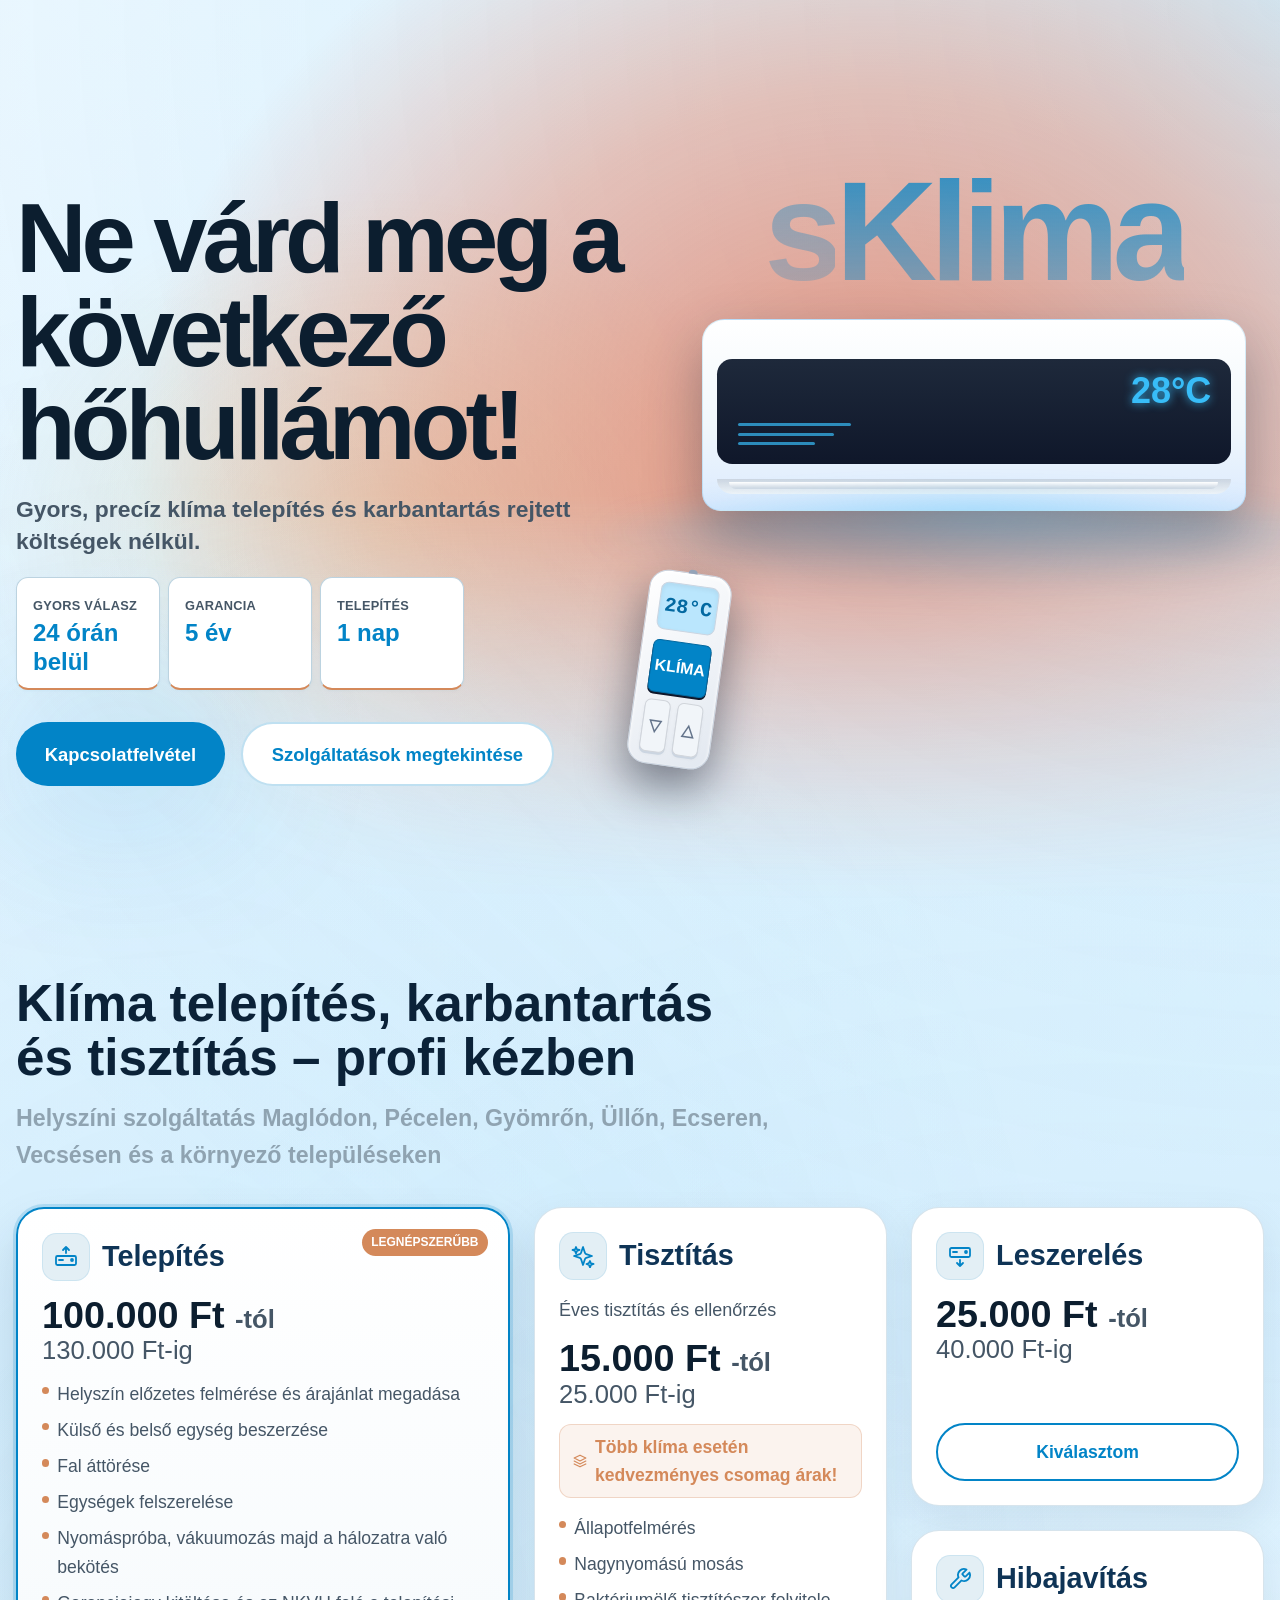
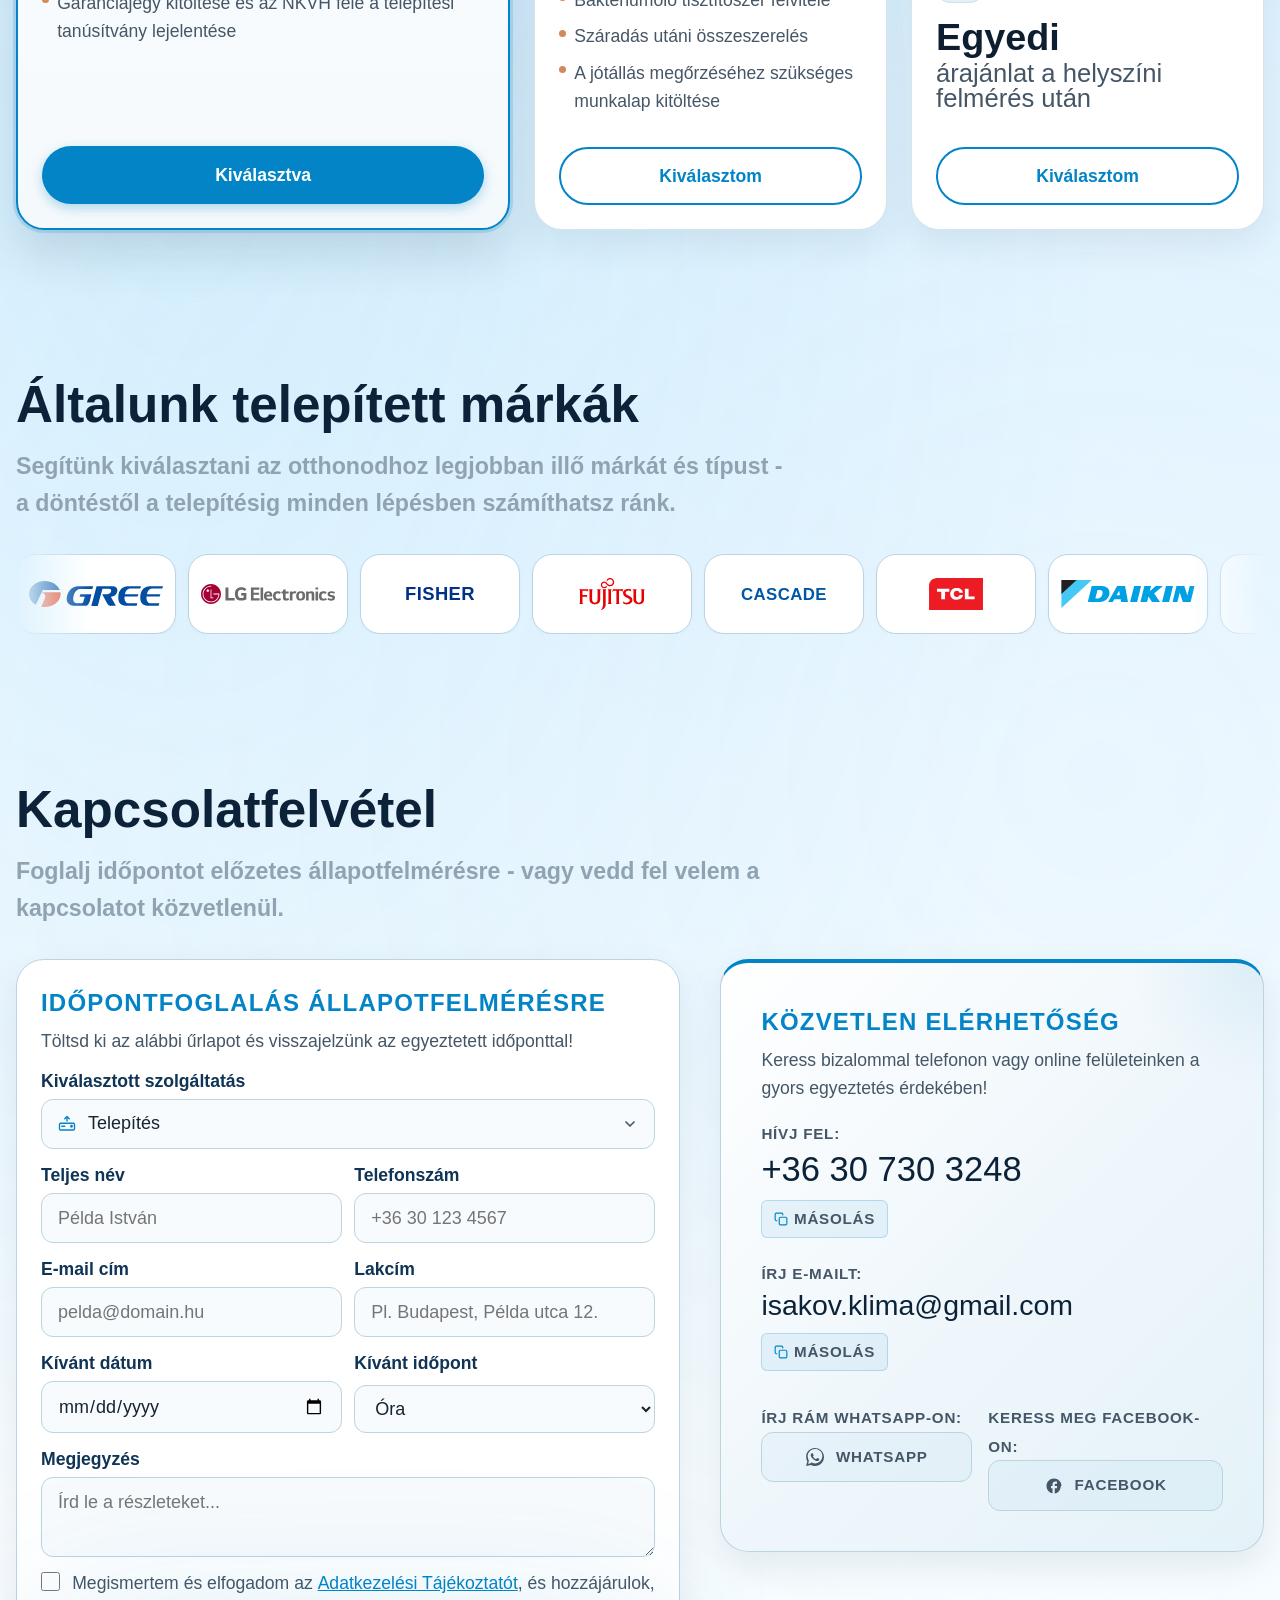
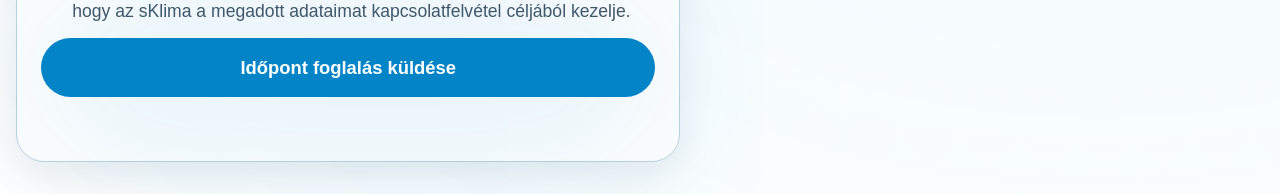
==== commit 17bb5385: "api fix" ====
--- a/index.html
+++ b/index.html
@@ -1253,7 +1253,7 @@
         };
 
         try {
-          const GOOGLE_SHEET_URL = 'https://script.google.com/macros/s/AKfycbxMpGSJkUcWauhyNj9x7BG4mdnBusGUGZCH-JuLHHUHBHmnvU6VEb4Gbr0YeN6sJWZV/exec';
+          const GOOGLE_SHEET_URL = 'https://script.google.com/macros/s/AKfycbz0ZUXqqKu1kcnGoyRr-48nwXoFBPTx5ulxN6Sjw5Wc5EJce1iI4UV2G0AWQS_gSdCO/exec';
           isFormSubmitted = true;
           const submitBtn = form.querySelector('button[type="submit"]');
           submitBtn.disabled = true;
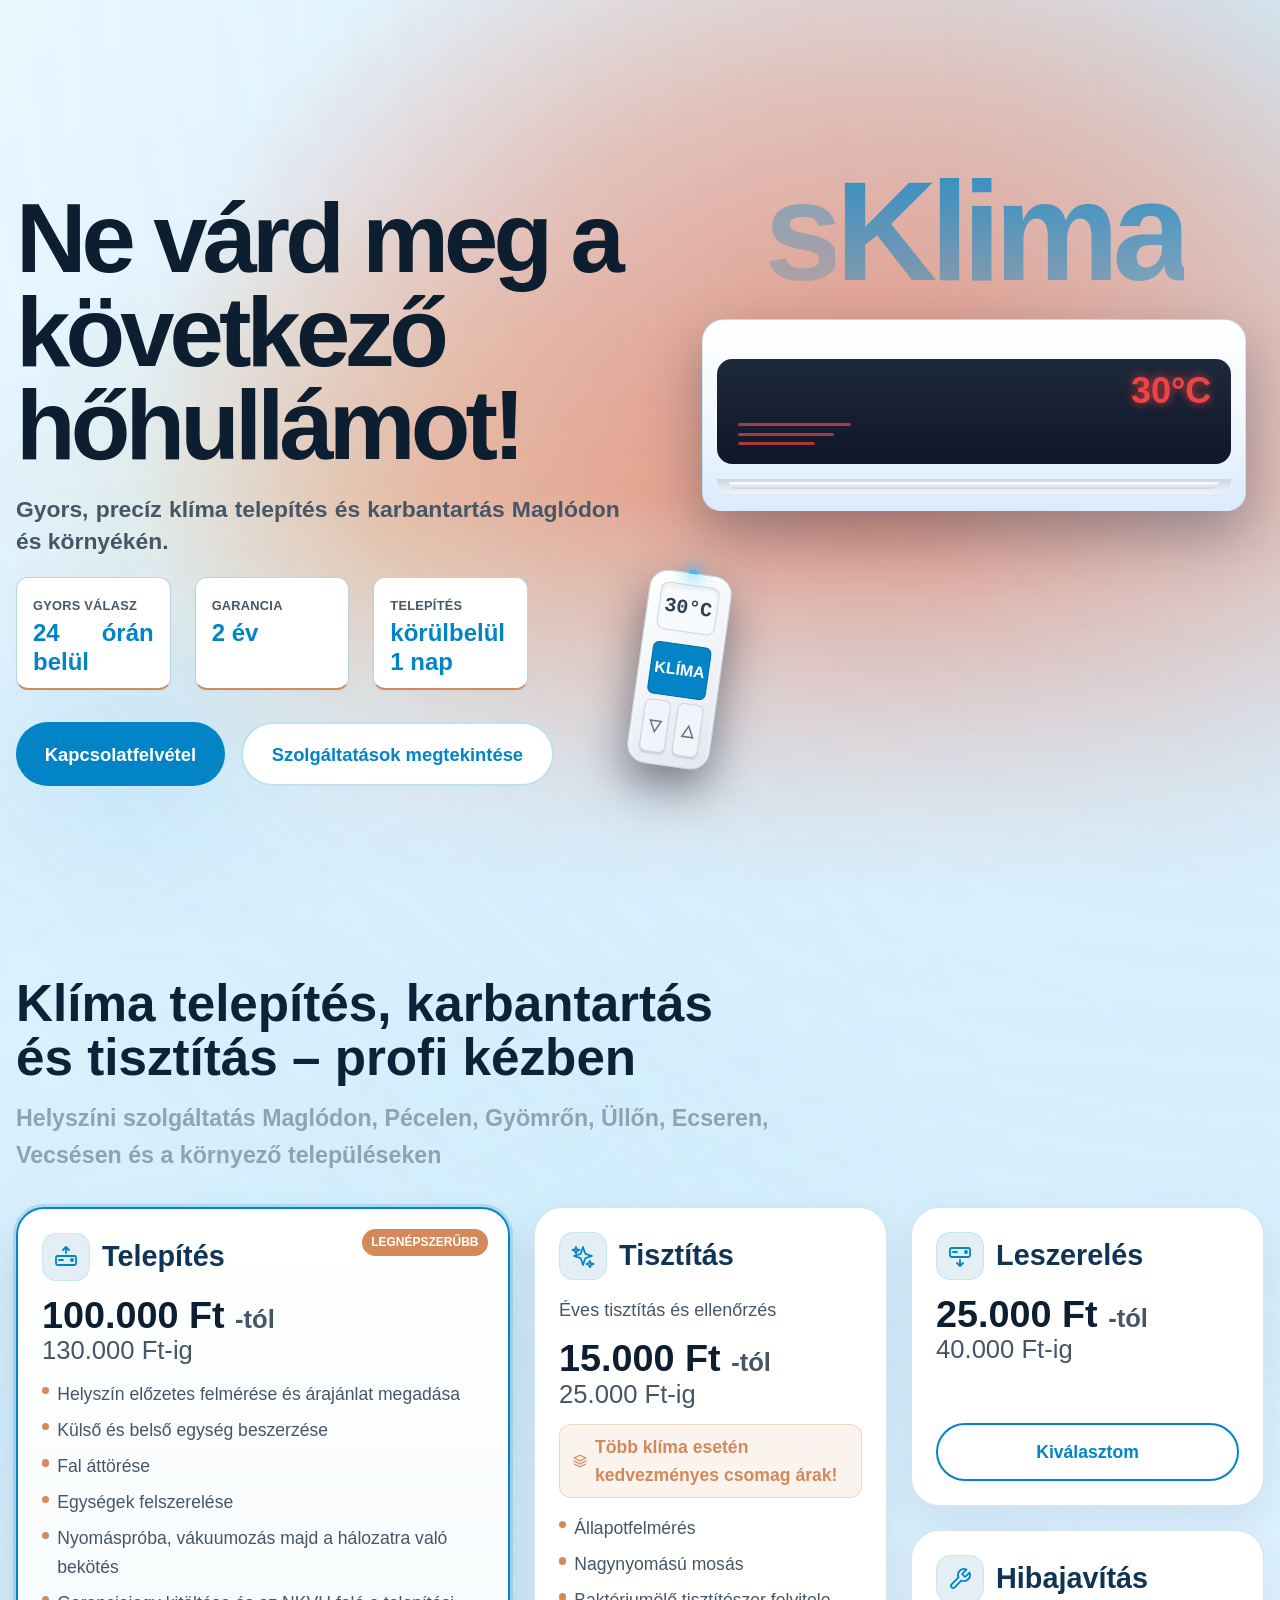
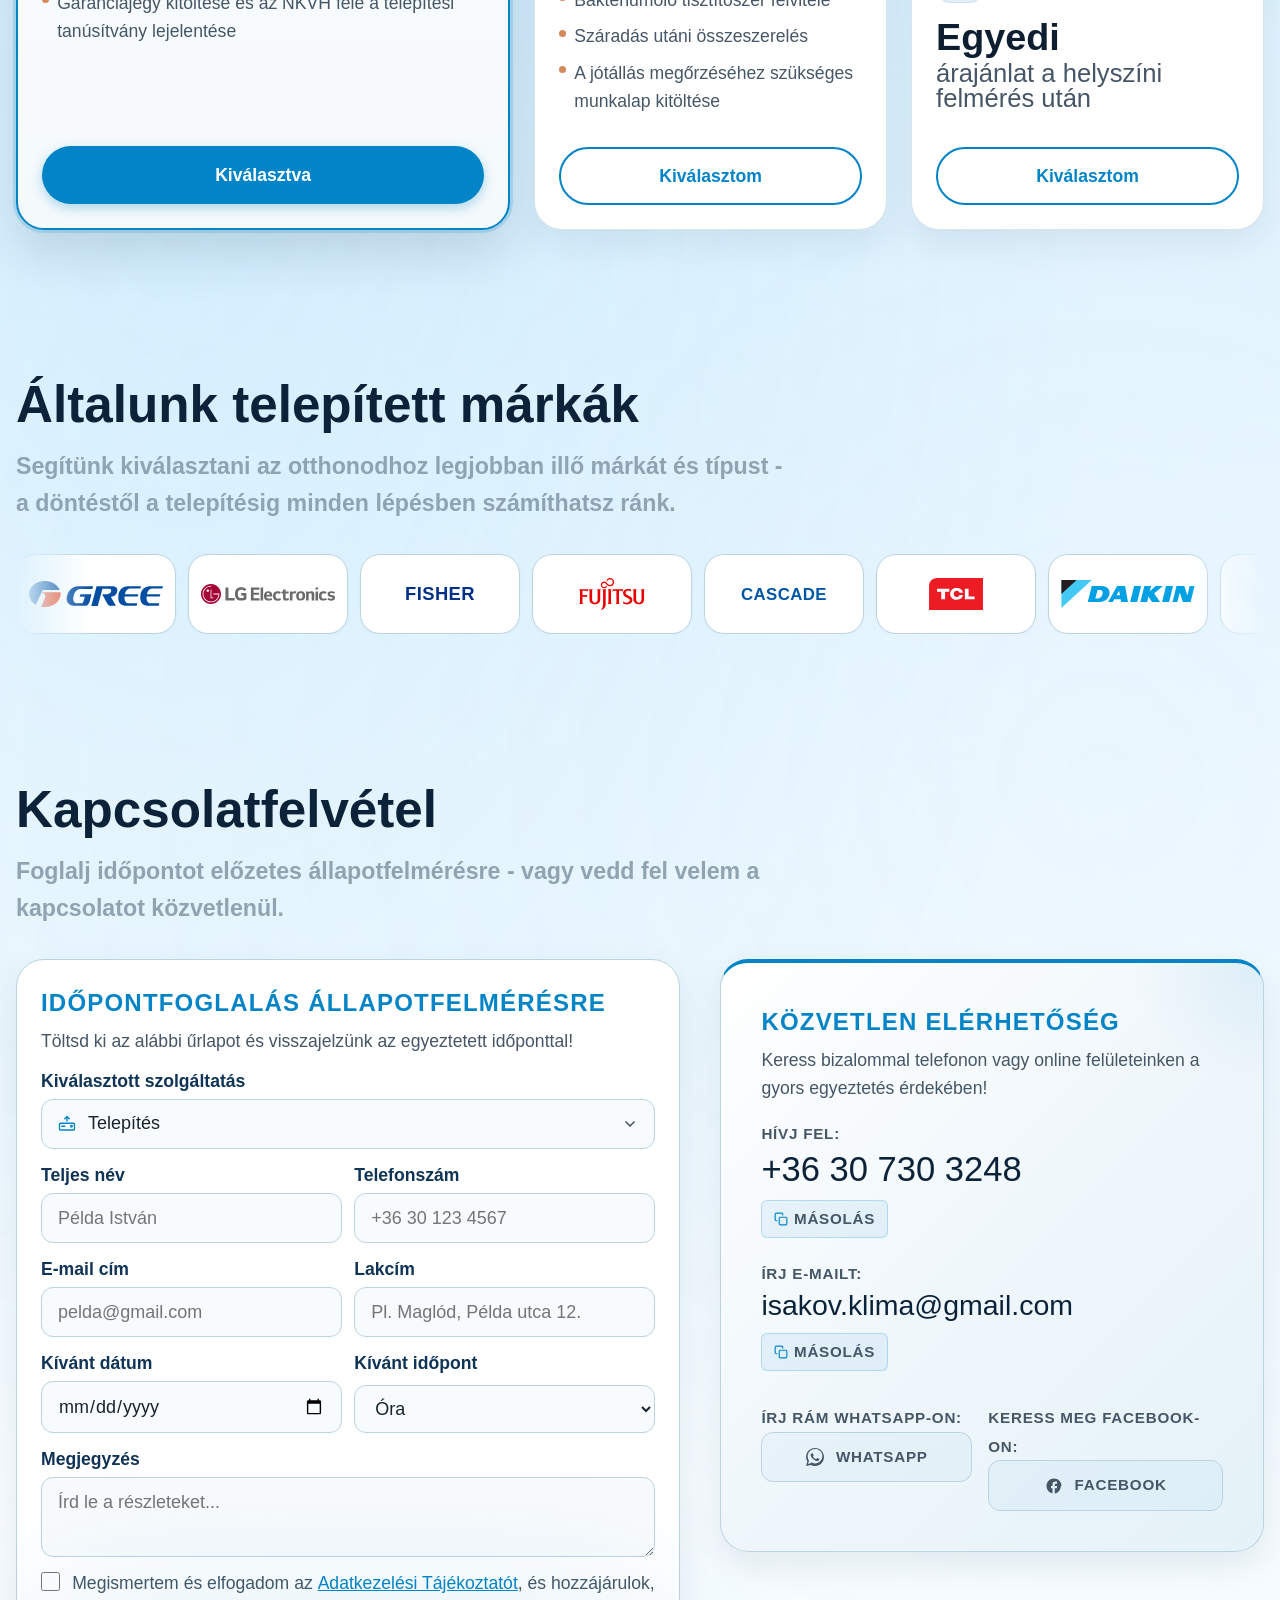
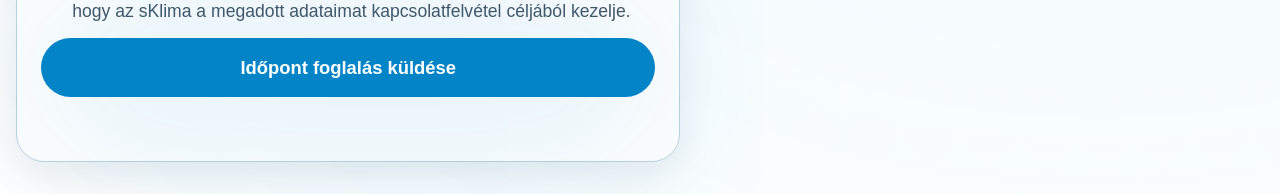
==== commit c38f79a6: "fix texts" ====
--- a/index.html
+++ b/index.html
@@ -4,14 +4,14 @@
   <meta charset="UTF-8" />
   <meta name="viewport" content="width=device-width, initial-scale=1.0" />
   <title>Klíma telepítés és karbantartás Maglód | sKlima</title>
-  <meta name="description" content="Gyors, precíz klíma telepítés és karbantartás Maglódon és a környező településeken. 24 órán belüli válasz, 5 év garancia, 1 napos telepítés." />
+  <meta name="description" content="Gyors, precíz klíma telepítés és karbantartás Maglódon és a környező településeken. 24 órán belüli válasz, 2 év garancia, 1 napos telepítés." />
   <link rel="canonical" href="https://sklima.hu/" />
 
   <!-- Open Graph -->
   <meta property="og:type" content="website" />
   <meta property="og:url" content="https://sklima.hu/" />
   <meta property="og:title" content="Klíma telepítés és karbantartás Maglód | sKlima" />
-  <meta property="og:description" content="Gyors, precíz klíma telepítés és karbantartás Maglódon és a környező településeken. 24 órán belüli válasz, 5 év garancia, 1 napos telepítés." />
+  <meta property="og:description" content="Gyors, precíz klíma telepítés és karbantartás Maglódon és a környező településeken. 24 órán belüli válasz, 2 év garancia, 1 napos telepítés." />
   <meta property="og:image" content="https://sklima.hu/assets/og-image.jpg" />
   <meta property="og:locale" content="hu_HU" />
   <meta property="og:site_name" content="sKlima" />
@@ -19,7 +19,7 @@
   <!-- Twitter Card -->
   <meta name="twitter:card" content="summary_large_image" />
   <meta name="twitter:title" content="Klíma telepítés és karbantartás Maglód | sKlima" />
-  <meta name="twitter:description" content="Gyors, precíz klíma telepítés és karbantartás Maglódon és a környező településeken. 24 órán belüli válasz, 5 év garancia." />
+  <meta name="twitter:description" content="Gyors, precíz klíma telepítés és karbantartás Maglódon és a környező településeken. 24 órán belüli válasz, 2 év garancia." />
   <meta name="twitter:image" content="https://sklima.hu/assets/og-image.jpg" />
 
   <!-- Geographic -->
@@ -42,7 +42,7 @@
     "url": "https://sklima.hu/",
     "telephone": "+36307303248",
     "email": "isakov.klima@gmail.com",
-    "description": "Gyors, precíz klíma telepítés és karbantartás Maglódon és a környező településeken. 24 órán belüli válasz, 5 év garancia, 1 napos telepítés.",
+    "description": "Gyors, precíz klíma telepítés és karbantartás Maglódon és a környező településeken. 24 órán belüli válasz, 2 év garancia, 1 napos telepítés.",
     "image": "https://sklima.hu/assets/og-image.jpg",
     "address": {
       "@type": "PostalAddress",
@@ -221,7 +221,7 @@
     .btn-secondary:hover { background: var(--color-primary-highlight); }
 
     .hero-grid { display: grid; gap: var(--space-8); align-items: end; width: 100%; position: relative; }
-    .hero-copy { display: grid; gap: var(--space-5); max-width: 40rem; z-index: 10; align-self: center; }
+    .hero-copy { display: grid; gap: var(--space-5); max-width: 40rem; z-index: 10; align-self: center; text-align: justify; }
     .hero-visual { display: grid; gap: var(--space-5); position: relative; padding-top: 5rem; padding-bottom: clamp(2rem, 4vw, 4rem); }
     .hero-copy h1 { font-family: var(--font-display); font-size: var(--text-hero); line-height: 0.96; letter-spacing: -0.05em; color: #0c1e2f; }
     .hero-copy h2 { color: var(--color-text-muted); font-size: clamp(1.05rem, 0.95rem + 0.6vw, 1.9rem); font-weight: 800; line-height: 1.4; }
@@ -353,7 +353,7 @@
     .remote-btn.power { grid-column: span 2; background: #0284c7; color: white; border-color: #0369a1; box-shadow: 0 2px 0 #0f172a; }
     .remote-control.sending .remote-btn.power { transform: translateY(2px); box-shadow: none; }
 
-    .hero-stats { display: grid; grid-template-columns: repeat(3, minmax(0, 1fr)); gap: var(--space-2); z-index: 10; max-width: 28rem; }
+    .hero-stats { display: grid; grid-template-columns: repeat(3, 1fr); gap: var(--space-6); z-index: 10; max-width: 32rem; }
     .hero-stat { background: var(--color-surface); border-radius: var(--radius-md); padding: var(--space-3) var(--space-4); border: 1px solid var(--color-border); box-shadow: var(--shadow-sm); border-bottom: 2px solid var(--color-accent); }
     .hero-stat strong { display: block; font-size: var(--text-lg); font-family: var(--font-display); color: var(--color-primary); line-height: 1.2; }
     .hero-stat span { color: var(--color-text-muted); font-size: 0.8rem; text-transform: uppercase; font-weight: 700; letter-spacing: 0.02em; }
@@ -689,11 +689,12 @@
         <div class="hero-grid" id="heroSection">
           <div class="hero-copy">
             <h1>Ne várd meg a következő hőhullámot!</h1>
-            <h2>Gyors, precíz klíma telepítés és karbantartás rejtett költségek nélkül.</h2>
+            <h2>Gyors, precíz klíma telepítés és karbantartás Maglódon és környékén.</h2>
             <div class="hero-stats">
               <div class="hero-stat"><span>Gyors válasz</span><strong>24 órán belül</strong></div>
-              <div class="hero-stat"><span>Garancia</span><strong>5 év</strong></div>
-              <div class="hero-stat"><span>Telepítés</span><strong>1 nap</strong></div>
+              <!-- TODO: garancia szekció. A munkára 2 év garancia -->
+              <div class="hero-stat"><span>Garancia</span><strong>2 év</strong></div>
+              <div class="hero-stat"><span>Telepítés</span><strong>körülbelül 1 nap</strong></div>
             </div>
           </div>
 
@@ -941,11 +942,11 @@
                 </div>
                 <div class="field"><label for="fullName">Teljes név</label><input id="fullName" name="fullName" type="text" placeholder="Példa István" required /></div>
                 <div class="field"><label for="phone">Telefonszám</label><input id="phone" name="phone" type="tel" placeholder="+36 30 123 4567" required /></div>
-                <div class="field"><label for="email">E-mail cím</label><input id="email" name="email" type="email" placeholder="pelda@domain.hu" required /></div>
+                <div class="field"><label for="email">E-mail cím</label><input id="email" name="email" type="email" placeholder="pelda@gmail.com" required /></div>
                 
                 <div class="field">
                   <label for="address">Lakcím</label>
-                  <input id="address" name="address" type="text" placeholder="Pl. Budapest, Példa utca 12." required />
+                  <input id="address" name="address" type="text" placeholder="Pl. Maglód, Példa utca 12." required />
                 </div>
 
                 <div class="field">
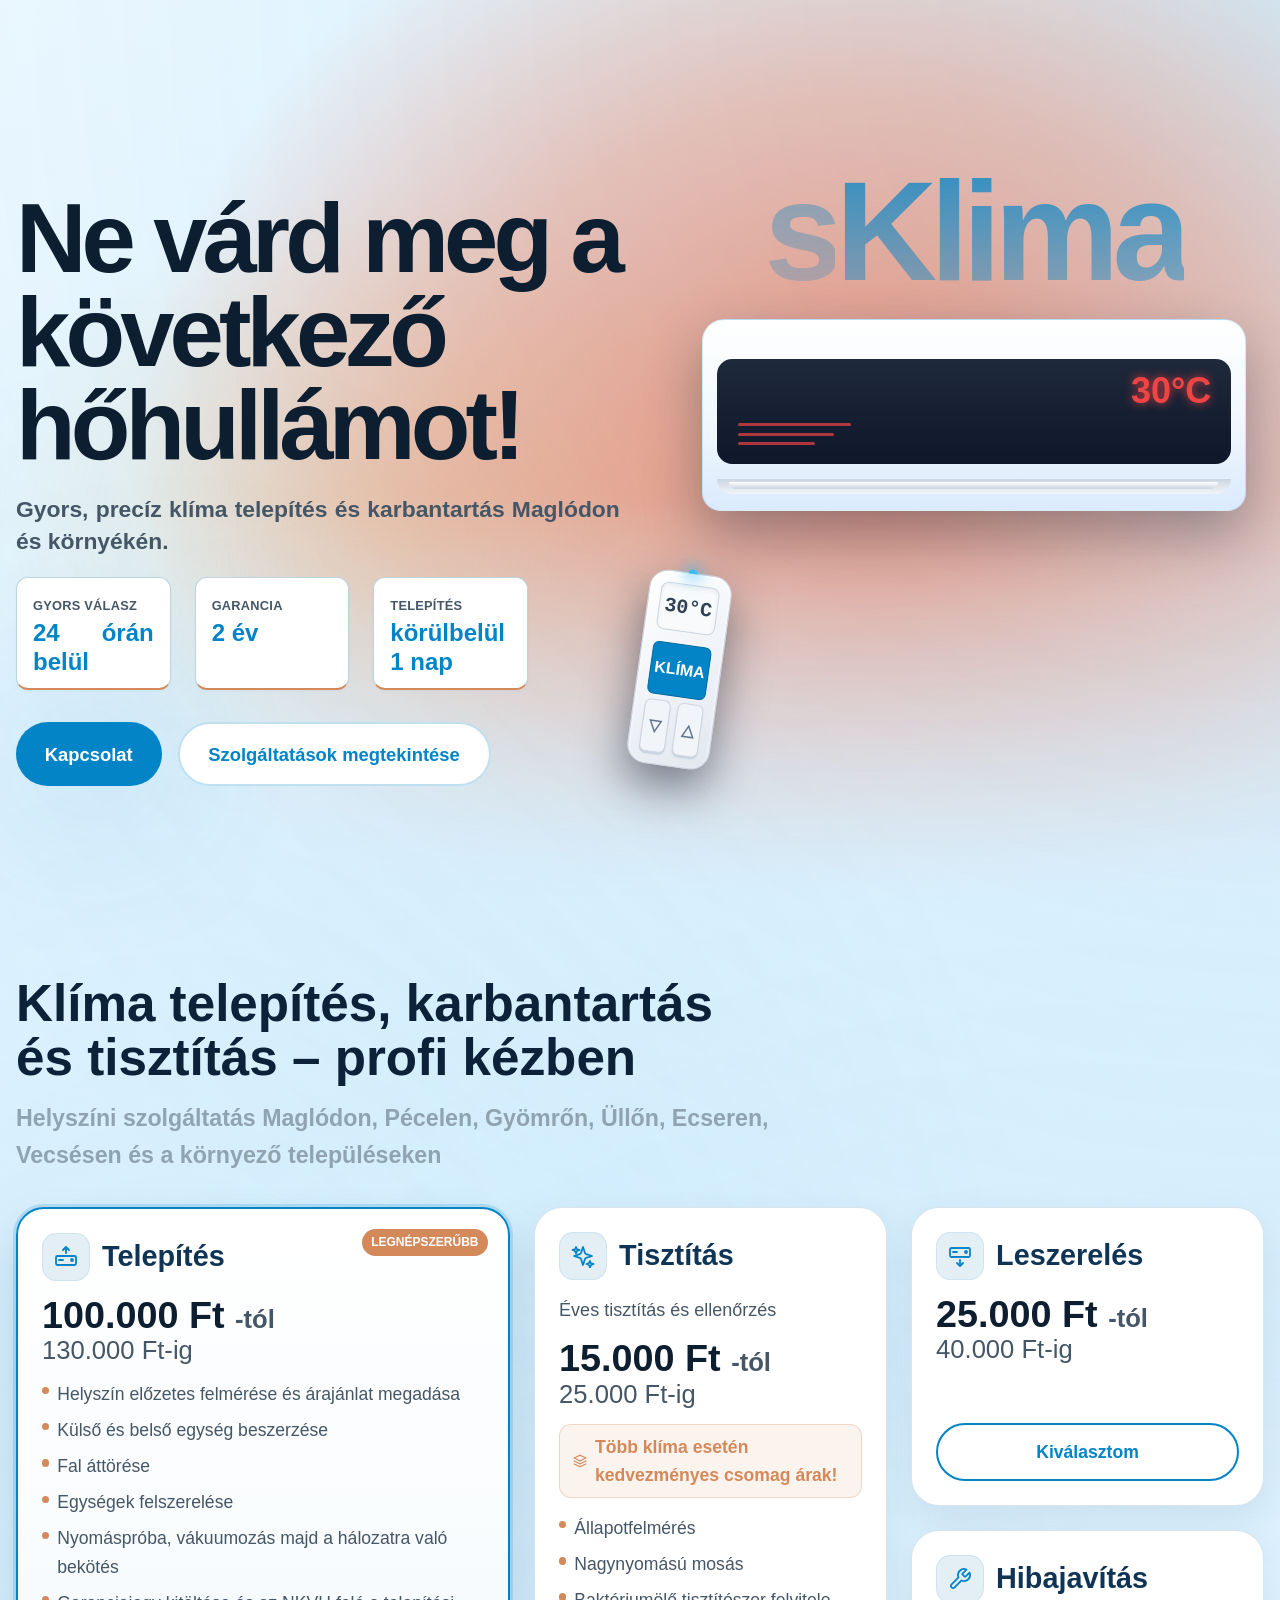
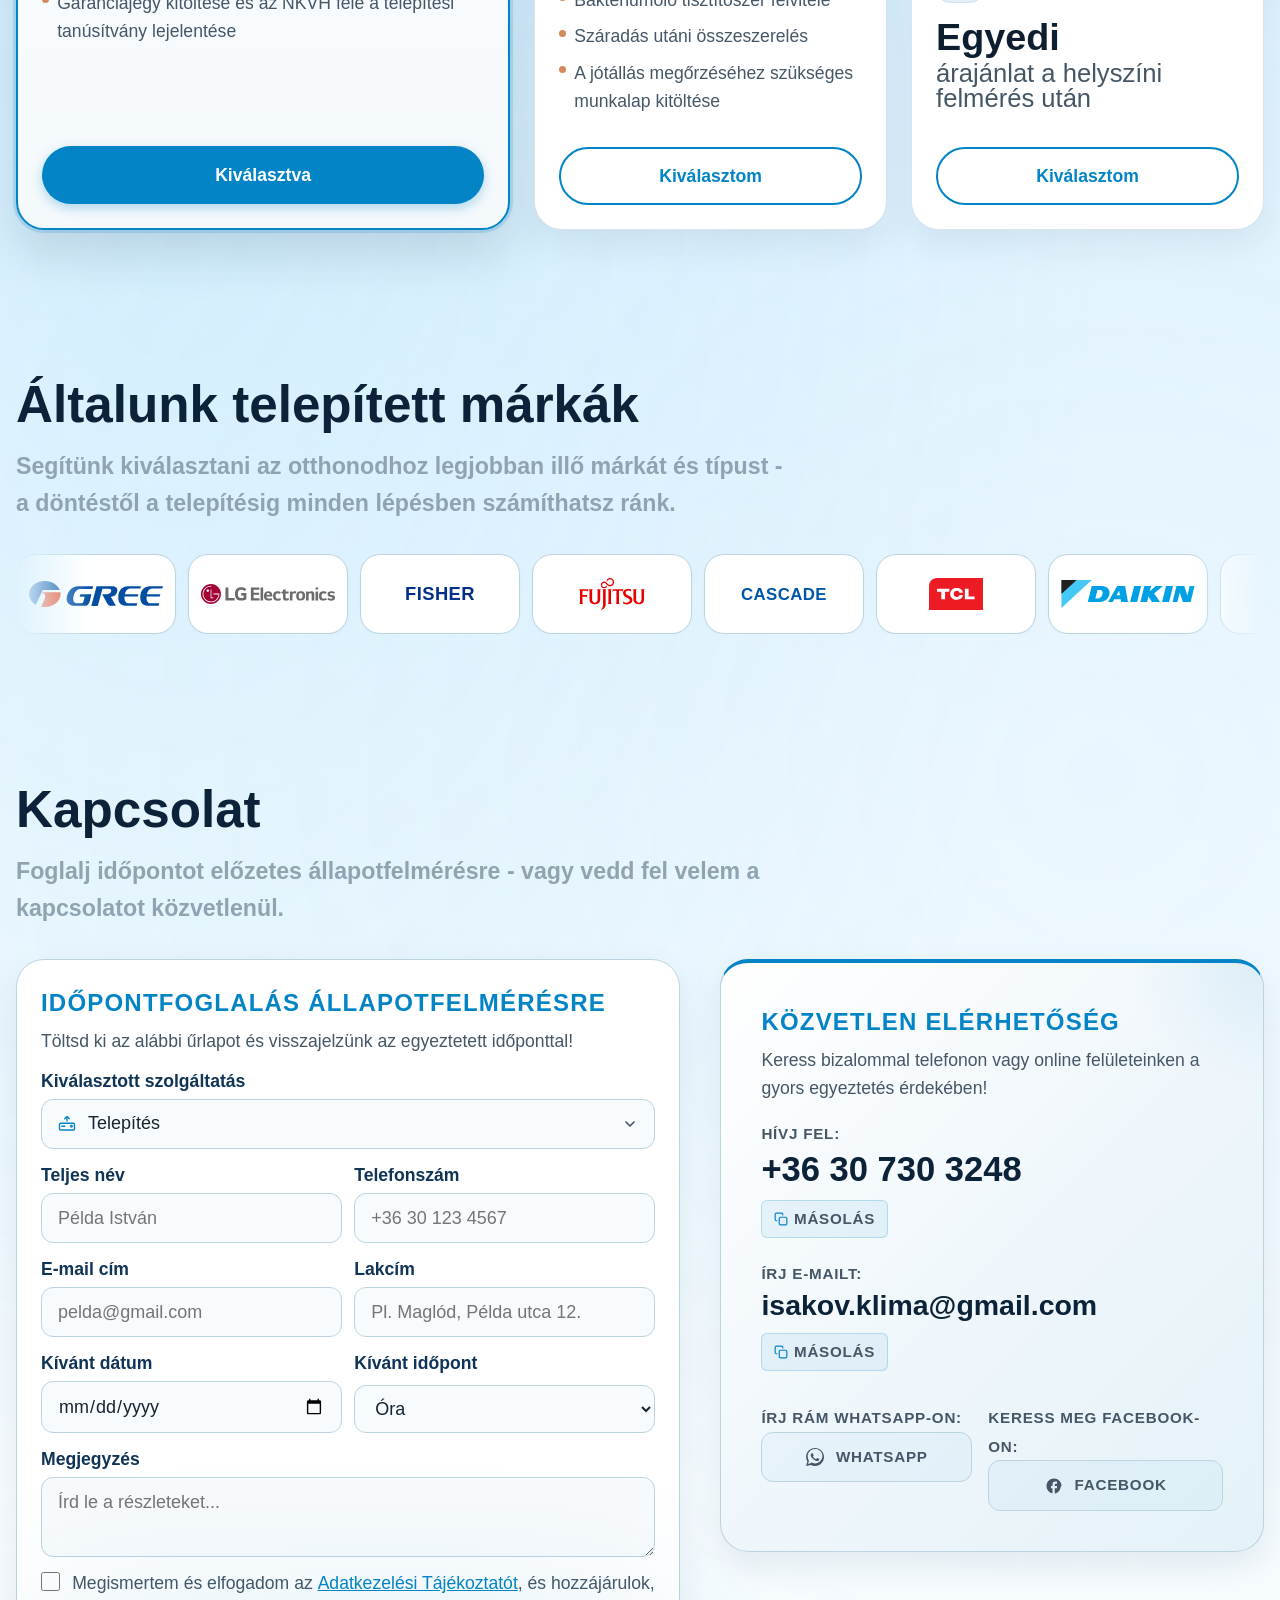
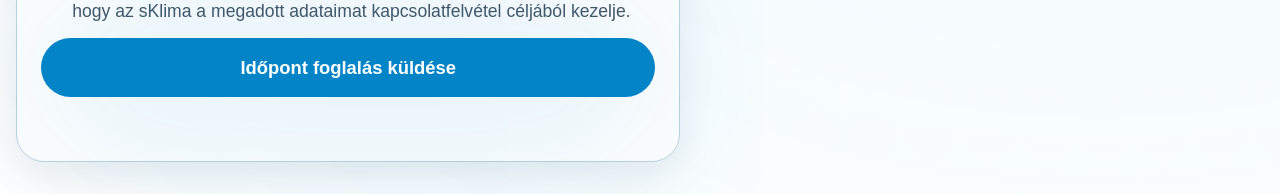
==== commit 38835223: "g tag added, ui fixes" ====
--- a/index.html
+++ b/index.html
@@ -1,6 +1,16 @@
 <!DOCTYPE html>
 <html lang="hu">
 <head>
+  <!-- Google tag (gtag.js) -->
+  <script async src="https://www.googletagmanager.com/gtag/js?id=AW-18371475183"></script>
+  <script>
+    window.dataLayer = window.dataLayer || [];
+    function gtag(){dataLayer.push(arguments);}
+    gtag('js', new Date());
+
+    gtag('config', 'AW-18371475183');
+  </script>
+
   <meta charset="UTF-8" />
   <meta name="viewport" content="width=device-width, initial-scale=1.0" />
   <title>Klíma telepítés és karbantartás Maglód | sKlima</title>
@@ -199,13 +209,25 @@
     .site-header.is-visible { opacity: 1; visibility: visible; transform: translateY(0); pointer-events: auto; }
     .header-inner { display: flex; align-items: center; justify-content: space-between; gap: var(--space-4); min-height: 5.2rem; }
     .brand { display: inline-flex; align-items: center; gap: var(--space-3); font-size: clamp(1.7rem, 1.3rem + 1.4vw, 2.4rem); font-weight: 800; color: #0f3456; overflow: hidden; }
+    .nav-phone {
+      margin-left: 10px;
+      font-family: var(--font-display);
+      font-size: clamp(1.2rem, 1rem + 1vw, 1.6rem);
+      font-weight: 900;
+      color: var(--color-text);
+      text-decoration: none;
+      letter-spacing: -0.03em;
+      white-space: nowrap;
+      transition: color 180ms ease;
+    }
+    .nav-phone:hover { color: var(--color-primary); }
     
 
     .nav-brand-text {
-      display: inline-block; opacity: 0; transform: translateX(-35px); transition: opacity 300ms ease, transform 450ms cubic-bezier(0.16, 1, 0.3, 1);
+      display: inline-block;
       font-family: var(--font-display); font-weight: 700; letter-spacing: -0.05em;
     }
-    .site-header.is-visible .nav-brand-text { opacity: 1; transform: translateX(0); }
+    .brand-phone-group { display: flex; align-items: center; gap: var(--space-3); }
 
 
     .btn, .select-btn {
@@ -493,7 +515,7 @@
       display: inline;
       font-family: var(--font-display);
       font-size: clamp(1.35rem, 1.2rem + 1.2vw, 2.2rem);
-      font-weight: normal;
+      font-weight: 700;
       line-height: 1.1;
       color: #0b2238;
       text-decoration: none;
@@ -598,6 +620,7 @@
 
     /* ── Tablet & mobile (< 64rem) ───────────────────────── */
     @media (max-width: 63.99rem) {
+      .direct-contact-card { order: -1; }
       .hero-grid { align-items: start; }
       .hero-visual { padding-top: var(--space-10); padding-bottom: 1rem; gap: var(--space-1); }
       /* Show giant text above AC as a flow element instead of absolute overlay */
@@ -666,8 +689,8 @@
       .service-card { padding: var(--space-4); }
       .service-card h3 { font-size: clamp(1.1rem, 1rem + 0.6vw, 1.4rem); }
       .direct-contact-card { padding: var(--space-5); }
-      .info-item .clickable-text { font-size: clamp(1.2rem, 1rem + 1.2vw, 1.8rem); word-break: break-word; }
-      .info-item--email .clickable-text { font-size: clamp(1rem, 0.85rem + 0.8vw, 1.5rem); white-space: nowrap; word-break: normal; }
+      .info-item .clickable-text { font-weight: 700; font-size: clamp(2rem, 9.5vw, 3rem); white-space: nowrap; }
+      .info-item--email .clickable-text { font-weight: 700; font-size: clamp(1.3rem, 7vw, 2.2rem); white-space: nowrap; }
       .social-links-grid { flex-direction: column; }
     }
   </style>
@@ -676,10 +699,13 @@
 
   <header class="site-header" id="siteHeader">
     <div class="container-wide header-inner">
-      <a class="brand" href="#top" aria-label="sKlima kezdőlap">
-        <span class="nav-brand-text"><span class="brand-s">s</span><span class="brand-klima">Klima</span></span>
-      </a>
-      <div class="header-actions"><a class="btn btn-primary" href="#register">Kapcsolatfelvétel</a></div>
+      <div class="brand-phone-group">
+        <a class="brand" href="#top" aria-label="sKlima kezdőlap">
+          <span class="nav-brand-text"><span class="brand-s">s</span><span class="brand-klima">Klima</span></span>
+        </a>
+        <a class="nav-phone" href="tel:+36307303248">+36 30 730 3248</a>
+      </div>
+      <div class="header-actions"><a class="btn btn-primary" href="#register">Kapcsolat</a></div>
     </div>
   </header>
 
@@ -753,7 +779,7 @@
           </div>
 
           <div class="hero-actions">
-            <a class="btn btn-primary" href="#register">Kapcsolatfelvétel</a>
+            <a class="btn btn-primary" href="#register">Kapcsolat</a>
             <a class="btn btn-secondary" href="#services">Szolgáltatások megtekintése</a>
           </div>
 
@@ -894,7 +920,7 @@
     <section class="section" id="register">
       <div class="container-wide">
         <div class="section-head">
-          <h2>Kapcsolatfelvétel</h2>
+          <h2>Kapcsolat</h2>
           <p>Foglalj időpontot előzetes állapotfelmérésre - vagy vedd fel velem a kapcsolatot közvetlenül.</p>
         </div>
 
@@ -1032,7 +1058,7 @@
                   </div>
                   <div>
                     <span>Keress meg Facebook-on:</span>
-                    <a href="https://facebook.com/yourpage" target="_blank" rel="noopener noreferrer" class="social-link-btn fb-hover" aria-label="Facebook oldal megnyitása">
+                    <a href="https://www.facebook.com/profile.php?id=61591953653680" target="_blank" rel="noopener noreferrer" class="social-link-btn fb-hover" aria-label="Facebook oldal megnyitása">
                       <svg width="18" height="18" viewBox="0 0 24 24">
                         <path d="M22 12c0-5.52-4.48-10-10-10S2 6.48 2 12c0 4.84 3.44 8.87 8 9.8V15H8v-3h2V9.5C10 7.57 11.57 6 13.5 6H16v3h-2c-.55 0-1 .45-1 1v2h3v3h-3v6.95c4.56-.93 8-4.96 8-9.75z"/>
                       </svg>
@@ -1194,11 +1220,11 @@
         });
       }
 
-      function scrollTo(id) {
+      function smoothScrollTo(id) {
         const el = document.getElementById(id);
         if (!el) return;
         const header = document.getElementById('siteHeader');
-        const offset = (header ? header.offsetHeight : 0) + 16;
+        const offset = (header ? header.offsetHeight : 0) + 48;
         const top = el.getBoundingClientRect().top + window.scrollY - offset;
         window.scrollTo({ top, behavior: 'smooth' });
       }
@@ -1208,14 +1234,14 @@
           const id = a.getAttribute('href').slice(1);
           if (!id || !document.getElementById(id)) return;
           e.preventDefault();
-          scrollTo(id);
+          smoothScrollTo(id);
         });
       });
 
       serviceButtons.forEach(btn => btn.addEventListener('click', () => {
         if (isFormSubmitted) return;
         updateService(btn.dataset.service);
-        scrollTo('register');
+        smoothScrollTo('serviceForm');
       }));
 
       serviceSelect.addEventListener('change', e => updateService(e.target.value));
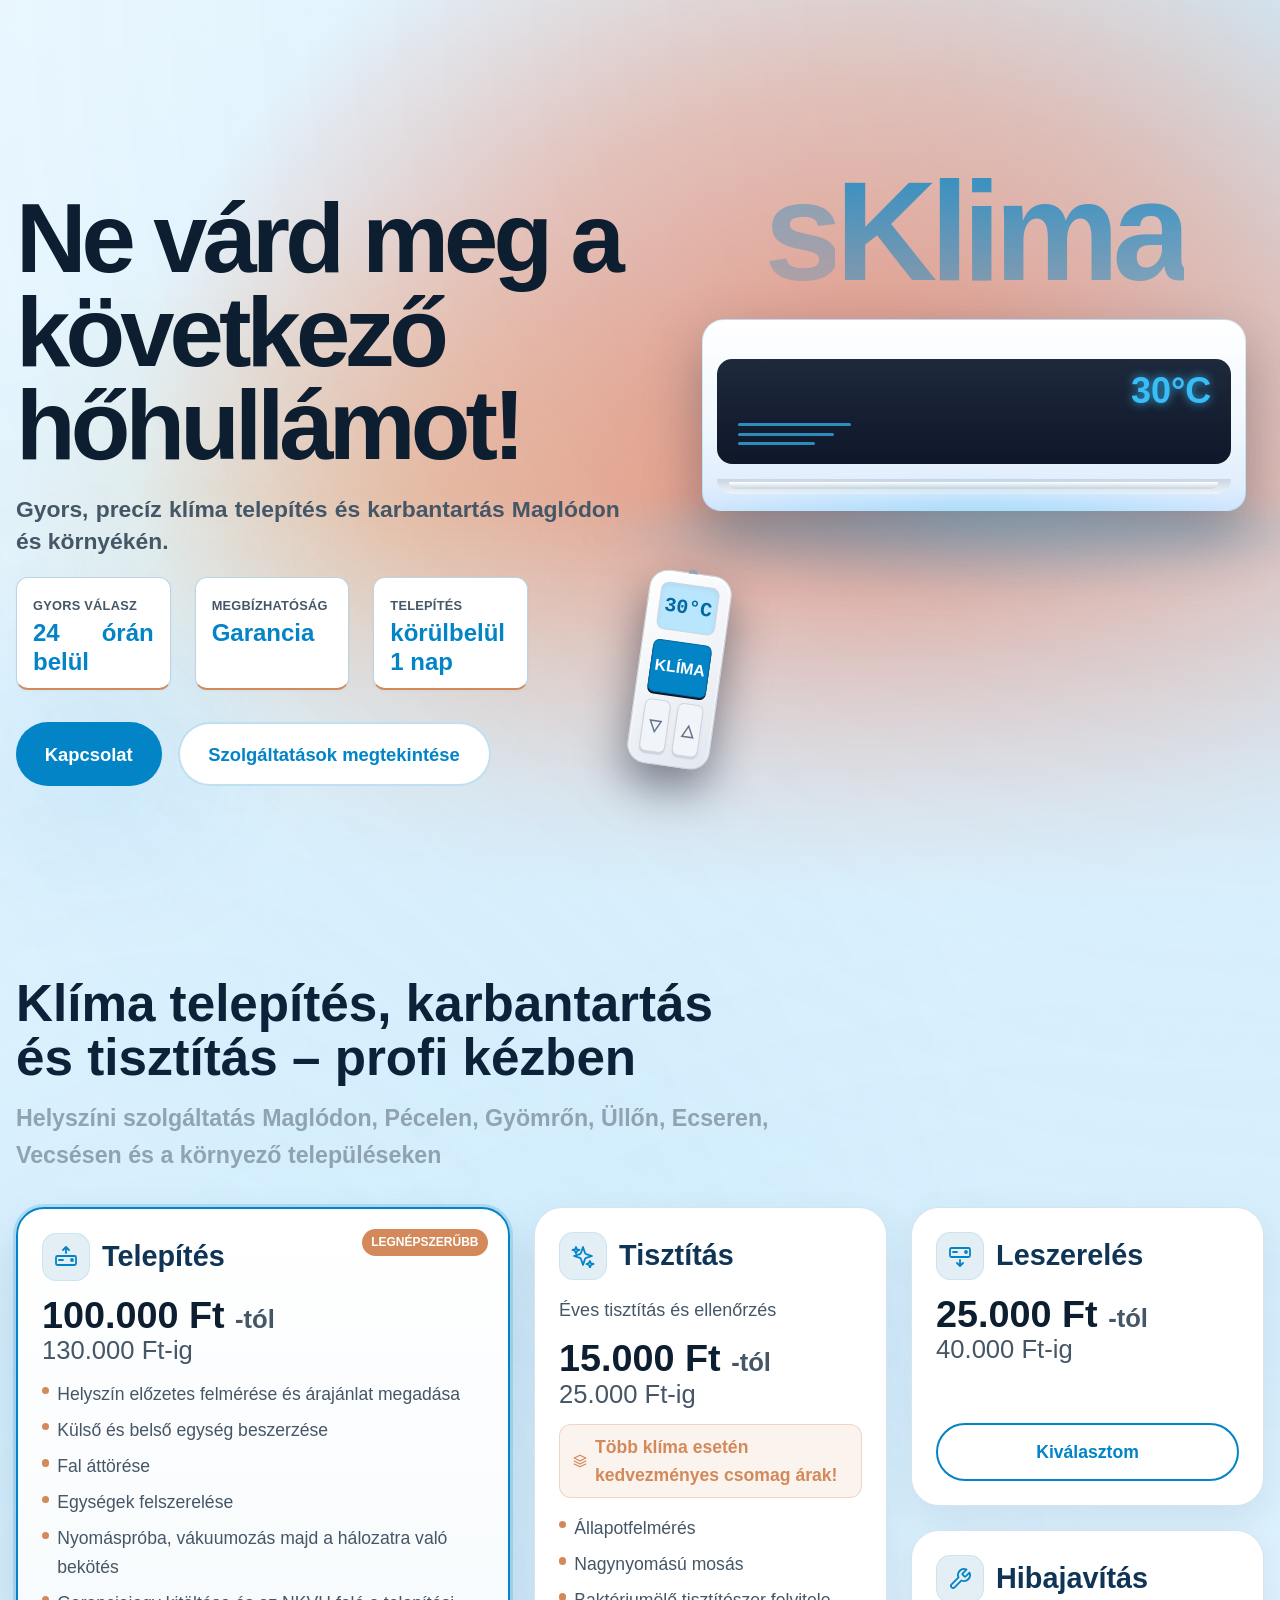
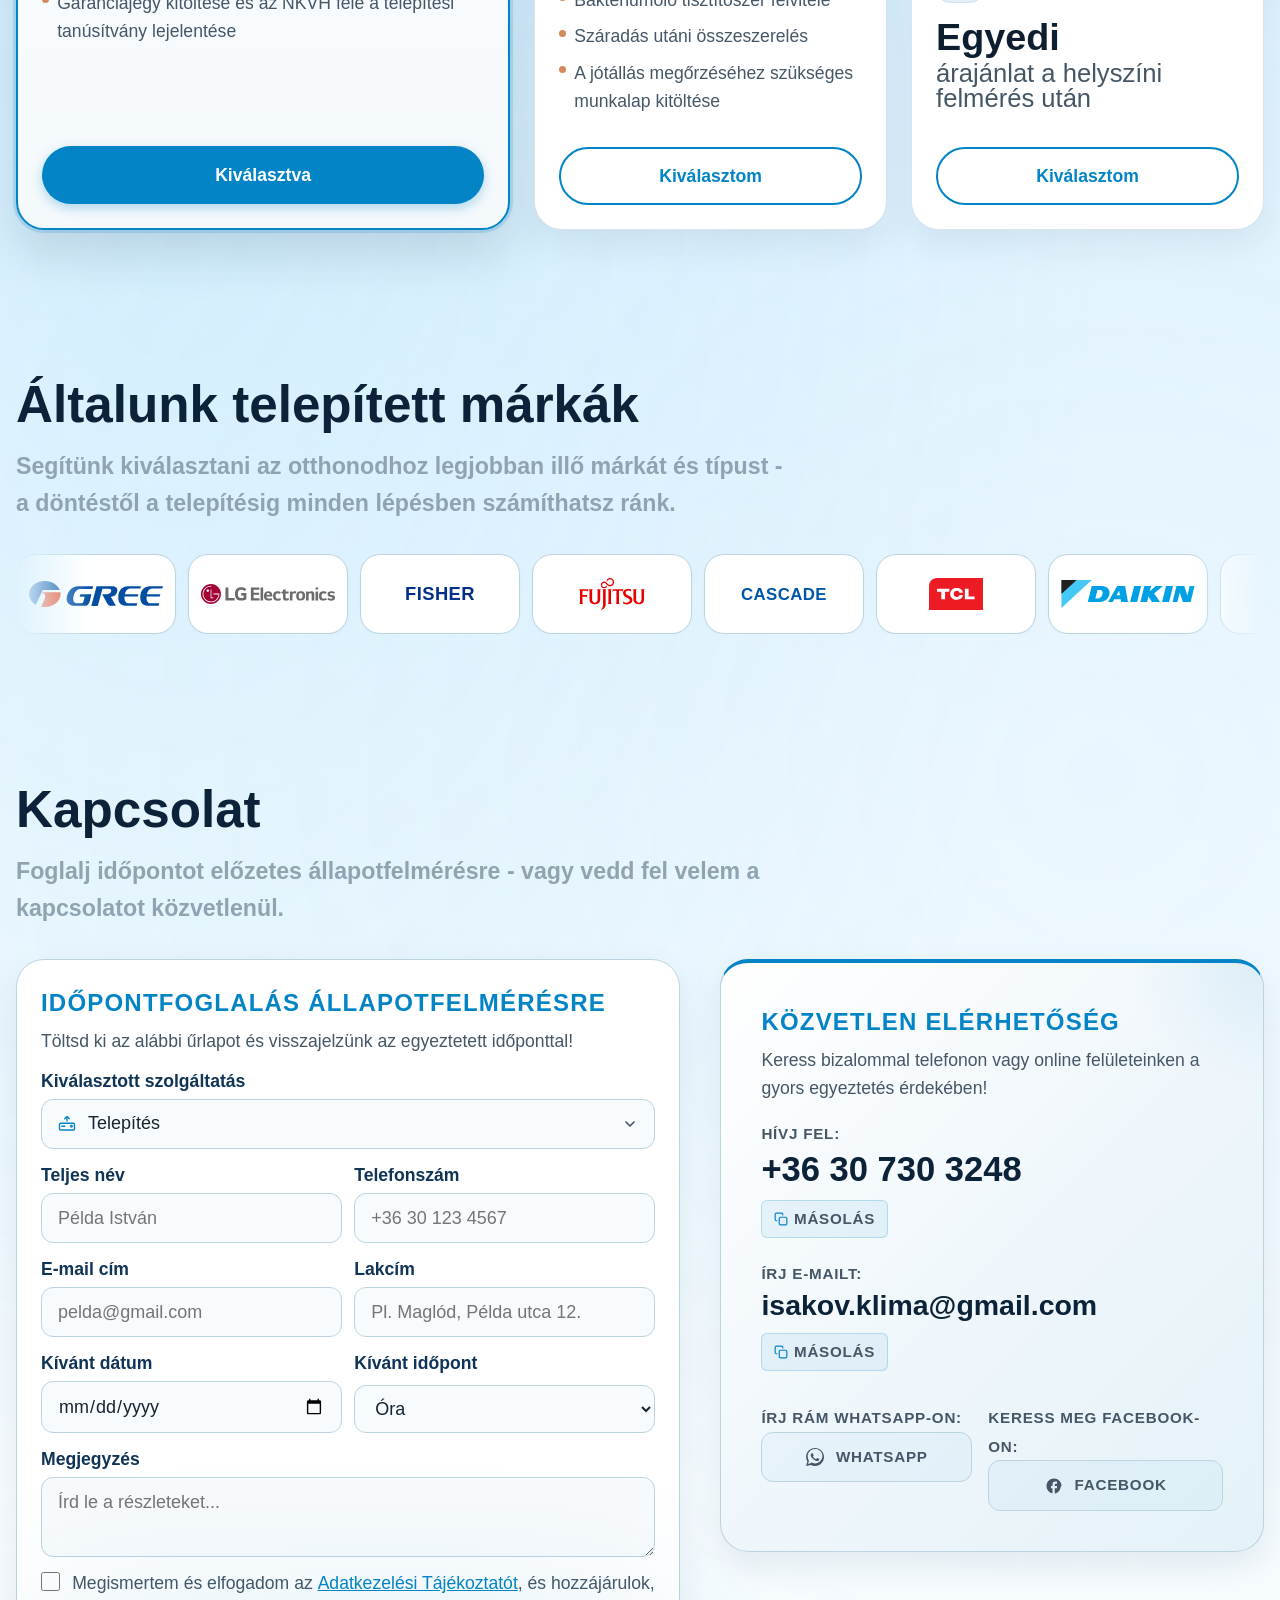
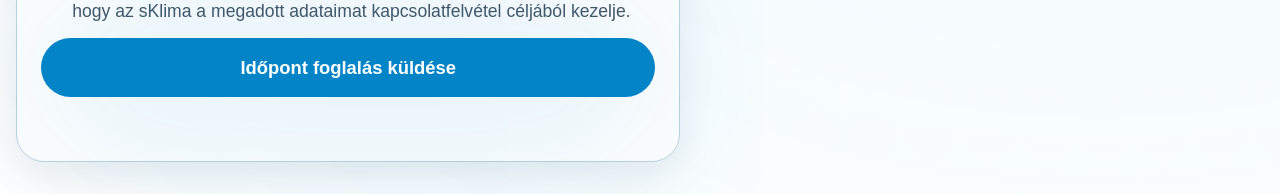
==== commit a6566cbd: "fix garancia" ====
--- a/index.html
+++ b/index.html
@@ -14,14 +14,14 @@
   <meta charset="UTF-8" />
   <meta name="viewport" content="width=device-width, initial-scale=1.0" />
   <title>Klíma telepítés és karbantartás Maglód | sKlima</title>
-  <meta name="description" content="Gyors, precíz klíma telepítés és karbantartás Maglódon és a környező településeken. 24 órán belüli válasz, 2 év garancia, 1 napos telepítés." />
+  <meta name="description" content="Gyors, precíz klíma telepítés és karbantartás garanciával Maglódon és a környező településeken. 24 órán belüli válasz, 1 napos telepítés." />
   <link rel="canonical" href="https://sklima.hu/" />
 
   <!-- Open Graph -->
   <meta property="og:type" content="website" />
   <meta property="og:url" content="https://sklima.hu/" />
   <meta property="og:title" content="Klíma telepítés és karbantartás Maglód | sKlima" />
-  <meta property="og:description" content="Gyors, precíz klíma telepítés és karbantartás Maglódon és a környező településeken. 24 órán belüli válasz, 2 év garancia, 1 napos telepítés." />
+  <meta property="og:description" content="Gyors, precíz klíma telepítés és karbantartás garanciával Maglódon és a környező településeken. 24 órán belüli válasz, 1 napos telepítés." />
   <meta property="og:image" content="https://sklima.hu/assets/og-image.jpg" />
   <meta property="og:locale" content="hu_HU" />
   <meta property="og:site_name" content="sKlima" />
@@ -29,7 +29,7 @@
   <!-- Twitter Card -->
   <meta name="twitter:card" content="summary_large_image" />
   <meta name="twitter:title" content="Klíma telepítés és karbantartás Maglód | sKlima" />
-  <meta name="twitter:description" content="Gyors, precíz klíma telepítés és karbantartás Maglódon és a környező településeken. 24 órán belüli válasz, 2 év garancia." />
+  <meta name="twitter:description" content="Gyors, precíz klíma telepítés és karbantartás garanciával Maglódon és a környező településeken. 24 órán belüli válasz." />
   <meta name="twitter:image" content="https://sklima.hu/assets/og-image.jpg" />
 
   <!-- Geographic -->
@@ -52,7 +52,7 @@
     "url": "https://sklima.hu/",
     "telephone": "+36307303248",
     "email": "isakov.klima@gmail.com",
-    "description": "Gyors, precíz klíma telepítés és karbantartás Maglódon és a környező településeken. 24 órán belüli válasz, 2 év garancia, 1 napos telepítés.",
+    "description": "Gyors, precíz klíma telepítés és karbantartás garanciával Maglódon és a környező településeken. 24 órán belüli válasz, 1 napos telepítés.",
     "image": "https://sklima.hu/assets/og-image.jpg",
     "address": {
       "@type": "PostalAddress",
@@ -718,8 +718,7 @@
             <h2>Gyors, precíz klíma telepítés és karbantartás Maglódon és környékén.</h2>
             <div class="hero-stats">
               <div class="hero-stat"><span>Gyors válasz</span><strong>24 órán belül</strong></div>
-              <!-- TODO: garancia szekció. A munkára 2 év garancia -->
-              <div class="hero-stat"><span>Garancia</span><strong>2 év</strong></div>
+              <div class="hero-stat"><span>Megbízhatóság</span><strong>Garancia</strong></div>
               <div class="hero-stat"><span>Telepítés</span><strong>körülbelül 1 nap</strong></div>
             </div>
           </div>
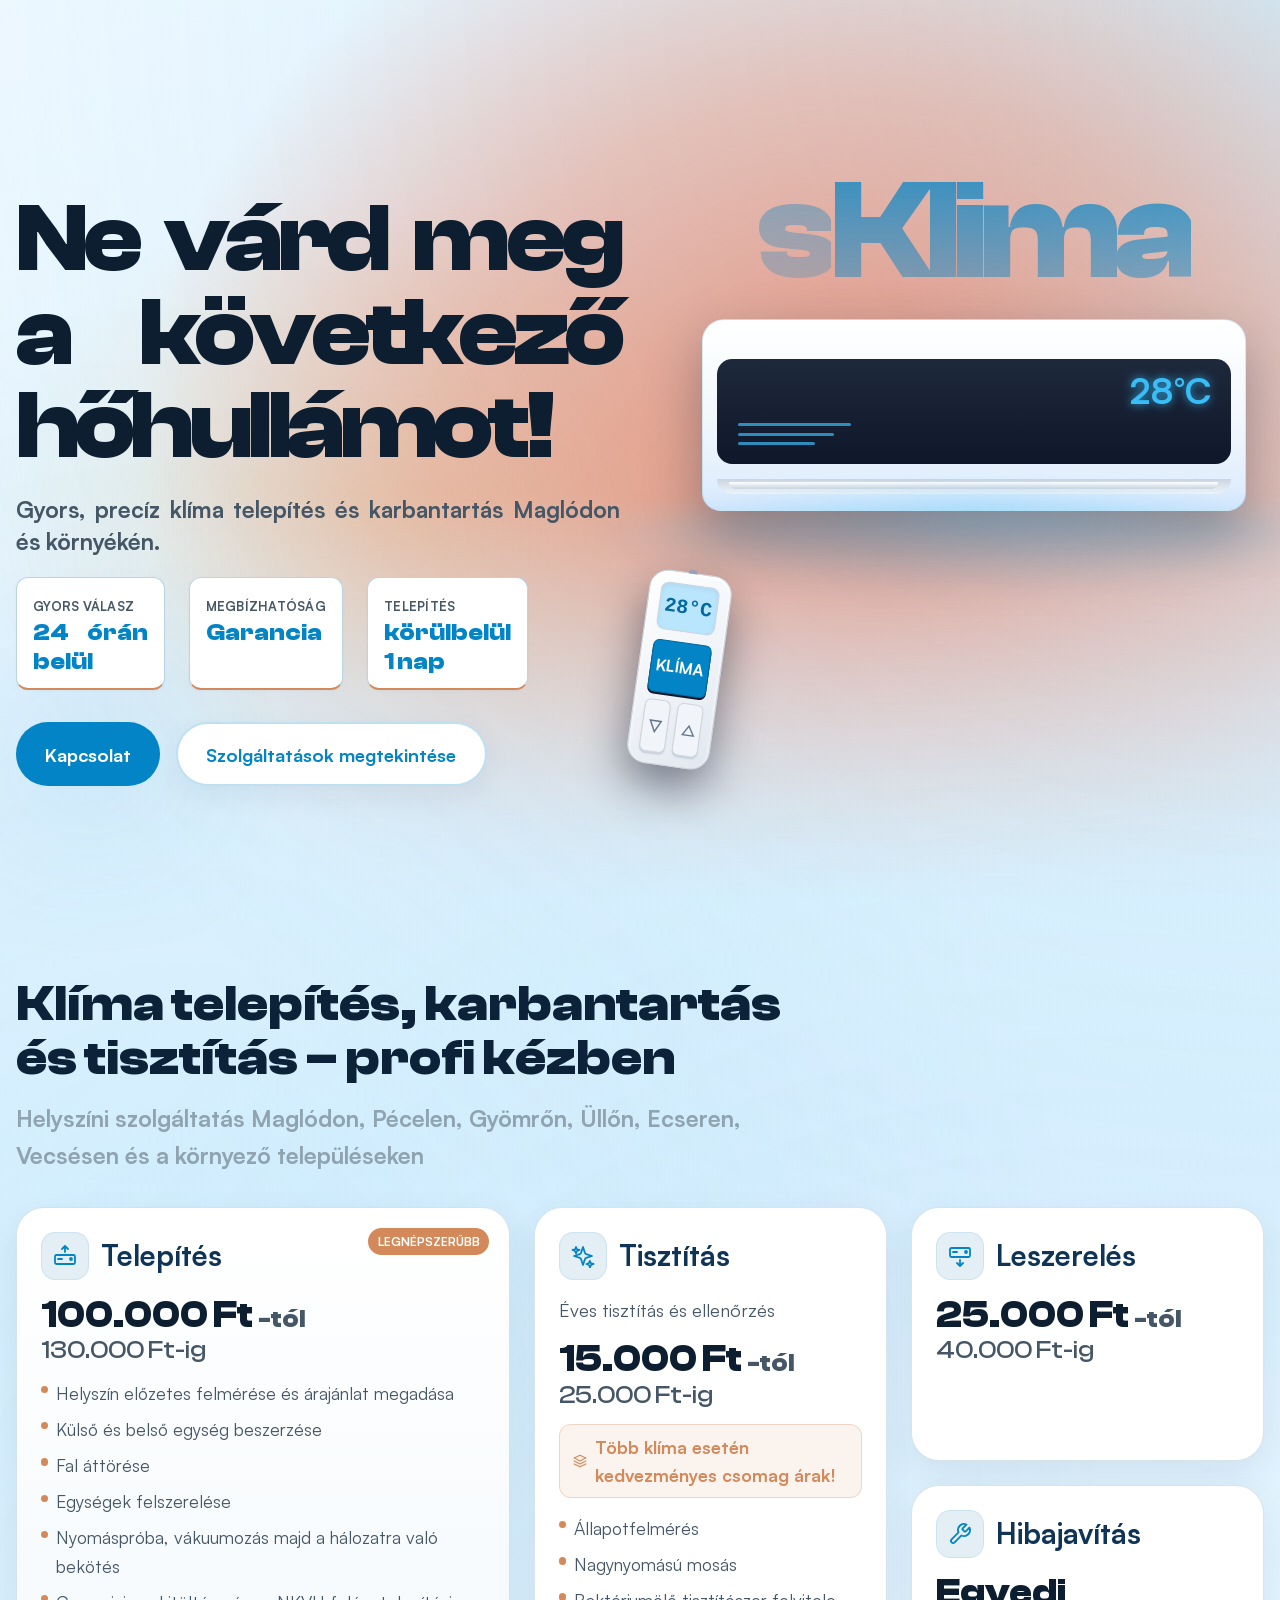
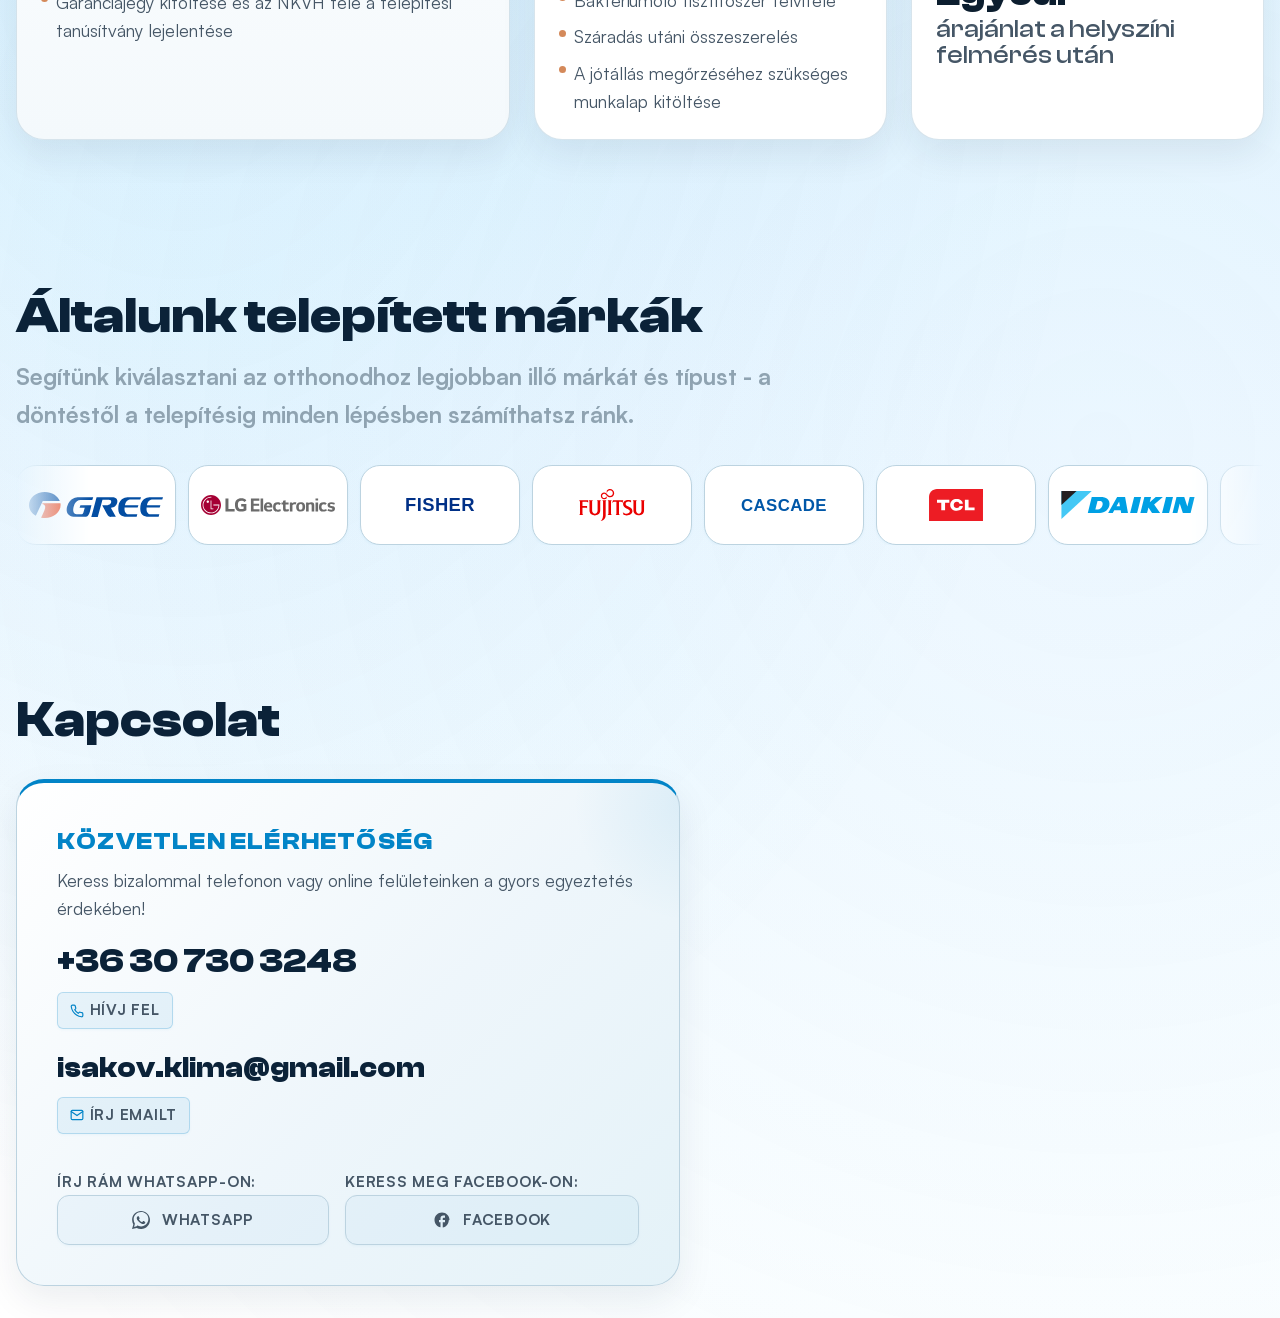
==== commit cbe2b1e7: "fix fonts" ====
--- a/index.html
+++ b/index.html
@@ -41,9 +41,8 @@
   <link rel="icon" type="image/png" sizes="32x32" href="assets/icons/favicon-32.png" />
   <link rel="shortcut icon" href="favicon.ico" />
   <link rel="apple-touch-icon" sizes="180x180" href="assets/icons/apple-touch-icon.png" />
-  <link rel="preconnect" href="https://api.fontshare.com" crossorigin />
-  <link rel="preload" as="style" href="https://api.fontshare.com/v2/css?f[]=satoshi@400,500,700&f[]=clash-display@500,600,700&display=swap" />
-  <link rel="stylesheet" href="https://api.fontshare.com/v2/css?f[]=satoshi@400,500,700&f[]=clash-display@500,600,700&display=swap" />
+  <link rel="preload" as="font" type="font/woff2" href="assets/fonts/satoshi-400.woff2" crossorigin />
+  <link rel="preload" as="font" type="font/woff2" href="assets/fonts/clash-display-700.woff2" crossorigin />
   <script type="application/ld+json">
   {
     "@context": "https://schema.org",
@@ -111,6 +110,12 @@
   }
   </script>
   <style>
+    @font-face { font-family: 'Satoshi'; src: url('assets/fonts/satoshi-400.woff2') format('woff2'); font-weight: 400; font-style: normal; font-display: swap; }
+    @font-face { font-family: 'Satoshi'; src: url('assets/fonts/satoshi-500.woff2') format('woff2'); font-weight: 500; font-style: normal; font-display: swap; }
+    @font-face { font-family: 'Satoshi'; src: url('assets/fonts/satoshi-700.woff2') format('woff2'); font-weight: 700; font-style: normal; font-display: swap; }
+    @font-face { font-family: 'Clash Display'; src: url('assets/fonts/clash-display-500.woff2') format('woff2'); font-weight: 500; font-style: normal; font-display: swap; }
+    @font-face { font-family: 'Clash Display'; src: url('assets/fonts/clash-display-600.woff2') format('woff2'); font-weight: 600; font-style: normal; font-display: swap; }
+    @font-face { font-family: 'Clash Display'; src: url('assets/fonts/clash-display-700.woff2') format('woff2'); font-weight: 700; font-style: normal; font-display: swap; }
     :root {
       --text-xs: clamp(0.82rem, 0.76rem + 0.28vw, 0.95rem);
       --text-sm: clamp(0.95rem, 0.88rem + 0.38vw, 1.1rem);
@@ -233,6 +238,7 @@
     .btn, .select-btn {
       min-height: 50px; display: inline-flex; align-items: center; justify-content: center; gap: var(--space-2); border-radius: var(--radius-full);
       transition: all 180ms cubic-bezier(0.16, 1, 0.3, 1);
+      box-shadow: var(--shadow-md);
     }
     .btn:hover, .select-btn:hover { transform: translateY(-2px); }
     .btn { padding: 0.95rem 1.8rem; font-size: calc(var(--text-sm) + 0.05rem); font-weight: 700; }
@@ -528,6 +534,7 @@
     .info-item .clickable-text:visited,
     .info-item .clickable-text:active { color: #0b2238; text-decoration: none; }
     .info-item .clickable-text:hover { color: var(--color-primary); text-decoration: none; }
+    .info-item .clickable-text.copied { color: var(--color-success); }
     .info-item--email .clickable-text { font-size: clamp(1.1rem, 0.9rem + 1.1vw, 1.9rem); white-space: nowrap; word-break: normal; }
 
     .contact-row .copy-btn {
@@ -536,6 +543,7 @@
       display: inline-flex; align-items: center; gap: 0.35rem; padding: 0.35rem 0.75rem; font-size: 0.75rem; font-weight: 700;
       color: var(--color-primary); background: rgba(2, 132, 199, 0.07); border: 1px solid rgba(2, 132, 199, 0.22); border-radius: var(--radius-sm);
       text-transform: uppercase; letter-spacing: 0.02em; transition: all 150ms ease;
+      box-shadow: var(--shadow-sm);
     }
     .copy-btn:hover { background: rgba(2, 132, 199, 0.13); border-color: rgba(2, 132, 199, 0.38); color: var(--color-primary-hover); transform: translateY(-1px); }
     .copy-btn:active { transform: translateY(0); }
@@ -546,6 +554,7 @@
       display: inline-flex; align-items: center; gap: var(--space-3); padding: 0.75rem var(--space-5);
       background: rgba(2, 132, 199, 0.04); border: 1px solid var(--color-border); border-radius: var(--radius-md);
       color: var(--color-text-muted); font-weight: 500; font-size: var(--text-sm); transition: all 200ms ease; width: 100%; justify-content: center;
+      box-shadow: var(--shadow-sm);
     }
     .social-link-btn svg { fill: currentColor; flex-shrink: 0; transition: transform 200ms ease; }
     .social-link-btn:hover { background: rgba(2, 132, 199, 0.08); border-color: var(--color-primary); color: var(--color-text); transform: translateY(-2px); }
@@ -818,7 +827,7 @@
             <!-- <div>TODO: Alapszerelés: csövezés 3m-ig. </div> -->
            <!-- <div class="service-note">További fal áttörés: 9.990 - 19.990 Ft</div>  -->
            <!-- <div class="service-subnote">A fal vastagsága és anyag függvényében</div> -->
-            <div class="card-actions"><button class="select-btn is-selected" type="button" data-service="Telepítés">Kiválasztva</button></div>
+            <!-- <div class="card-actions"><button class="select-btn is-selected" type="button" data-service="Telepítés">Kiválasztva</button></div> -->
           </article>
           
           <article class="service-card" data-service-card>
@@ -845,7 +854,7 @@
               <li>Száradás utáni összeszerelés</li>
               <li>A jótállás megőrzéséhez szükséges munkalap kitöltése</li>
             </ul>
-            <div class="card-actions"><button class="select-btn" type="button" data-service="Karbantartás és tisztítás">Kiválasztom</button></div>
+            <!-- <div class="card-actions"><button class="select-btn" type="button" data-service="Karbantartás és tisztítás">Kiválasztom</button></div> -->
           </article>
           
           <div class="services-stacked-column">
@@ -862,7 +871,7 @@
                 <h3>Leszerelés</h3>
               </div>
               <div class="service-price"><strong>25.000 Ft <span>-tól</span></strong><span>40.000 Ft-ig</span></div>
-              <div class="card-actions"><button class="select-btn" type="button" data-service="Leszerelés">Kiválasztom</button></div>
+              <!-- <div class="card-actions"><button class="select-btn" type="button" data-service="Leszerelés">Kiválasztom</button></div> -->
             </article>
             
             <article class="service-card" data-service-card>
@@ -875,7 +884,7 @@
                 <h3>Hibajavítás</h3>
               </div>
               <div class="service-price"><strong>Egyedi</strong><span>árajánlat a helyszíni felmérés után</span></div>
-              <div class="card-actions"><button class="select-btn" type="button" data-service="Hibajavítás">Kiválasztom</button></div>
+              <!-- <div class="card-actions"><button class="select-btn" type="button" data-service="Hibajavítás">Kiválasztom</button></div> -->
             </article>
           </div>
         </div>
@@ -920,11 +929,11 @@
       <div class="container-wide">
         <div class="section-head">
           <h2>Kapcsolat</h2>
-          <p>Foglalj időpontot előzetes állapotfelmérésre - vagy vedd fel velem a kapcsolatot közvetlenül.</p>
+        <!--  <p>Foglalj időpontot előzetes állapotfelmérésre - vagy vedd fel velem a kapcsolatot közvetlenül.</p> -->
         </div>
 
         <div class="contact-grid">
-          <div class="form-card">
+          <!-- <div class="form-card">
             <div class="direct-head">
               <h3>Időpontfoglalás  állapotfelmérésre</h3>
               <p>Töltsd ki az alábbi űrlapot és visszajelzünk az egyeztetett időponttal!</p>
@@ -1013,7 +1022,7 @@
                 <span class="status-note" id="formStatus" aria-live="polite"></span>
               </div>
             </form>
-          </div>
+          </div> -->
 
           <div class="direct-contact-card">
             <div class="direct-head">
@@ -1023,24 +1032,22 @@
             
             <div class="info-block">
               <div class="info-item">
-                <span>Hívj fel:</span>
                 <div class="contact-row">
-                  <a href="tel:+36307303248" class="clickable-text data-to-copy" data-copy-target="phone-btn">+36 30 730 3248</a>
-                  <button type="button" class="copy-btn" id="phone-btn" data-copy="+36307303248" aria-label="Telefonszám másolása">
-                    <svg width="14" height="14" viewBox="0 0 24 24" fill="none" stroke="currentColor" stroke-width="2" stroke-linecap="round" stroke-linejoin="round"><rect x="9" y="9" width="13" height="13" rx="2" ry="2"></rect><path d="M5 15H4a2 2 0 0 1-2-2V4a2 2 0 0 1 2-2h9a2 2 0 0 1 2 2v1"></path></svg>
-                    <span>Másolás</span>
-                  </button>
+                  <span class="clickable-text" data-copy="+36307303248" role="button" tabindex="0" aria-label="Telefonszám másolása">+36 30 730 3248</span>
+                  <a href="tel:+36307303248" class="copy-btn" aria-label="Hívás indítása">
+                    <svg width="14" height="14" viewBox="0 0 24 24" fill="none" stroke="currentColor" stroke-width="2" stroke-linecap="round" stroke-linejoin="round"><path d="M22 16.92v3a2 2 0 0 1-2.18 2 19.79 19.79 0 0 1-8.63-3.07 19.5 19.5 0 0 1-6-6 19.79 19.79 0 0 1-3.07-8.67A2 2 0 0 1 4.11 2h3a2 2 0 0 1 2 1.72c.127.96.361 1.903.7 2.81a2 2 0 0 1-.45 2.11L8.09 9.91a16 16 0 0 0 6 6l1.27-1.27a2 2 0 0 1 2.11-.45c.907.339 1.85.573 2.81.7A2 2 0 0 1 22 16.92z"/></svg>
+                    <span>Hívj fel</span>
+                  </a>
                 </div>
               </div>
 
                <div class="info-item info-item--email">
-                <span>Írj e-mailt:</span>
                 <div class="contact-row">
-                  <a href="mailto:isakov.klima@gmail.com" class="clickable-text data-to-copy" data-copy-target="email-btn">isakov.klima@gmail.com</a>
-                  <button type="button" class="copy-btn" id="email-btn" data-copy="isakov.klima@gmail.com" aria-label="Email cím másolása">
-                    <svg width="14" height="14" viewBox="0 0 24 24" fill="none" stroke="currentColor" stroke-width="2" stroke-linecap="round" stroke-linejoin="round"><rect x="9" y="9" width="13" height="13" rx="2" ry="2"></rect><path d="M5 15H4a2 2 0 0 1-2-2V4a2 2 0 0 1 2-2h9a2 2 0 0 1 2 2v1"></path></svg>
-                    <span>Másolás</span>
-                  </button>
+                  <span class="clickable-text" data-copy="isakov.klima@gmail.com" role="button" tabindex="0" aria-label="Email cím másolása">isakov.klima@gmail.com</span>
+                  <a href="mailto:isakov.klima@gmail.com" class="copy-btn" aria-label="E-mail írása">
+                    <svg width="14" height="14" viewBox="0 0 24 24" fill="none" stroke="currentColor" stroke-width="2" stroke-linecap="round" stroke-linejoin="round"><path d="M4 4h16c1.1 0 2 .9 2 2v12c0 1.1-.9 2-2 2H4c-1.1 0-2-.9-2-2V6c0-1.1.9-2 2-2z"/><polyline points="22,6 12,13 2,6"/></svg>
+                    <span>Írj emailt</span>
+                  </a>
                 </div>
               </div>
 
@@ -1081,10 +1088,10 @@
   <script>
     (function () {
       const header = document.getElementById('siteHeader'), hero = document.getElementById('heroSection'),
-            giantText = document.getElementById('giantText'),
-            serviceSelect = document.getElementById('serviceSelect'),
-            form = document.getElementById('serviceForm'), status = document.getElementById('formStatus');
-      const serviceButtons = document.querySelectorAll('[data-service]');
+            giantText = document.getElementById('giantText');
+      // const serviceSelect = document.getElementById('serviceSelect'),
+      //       form = document.getElementById('serviceForm'), status = document.getElementById('formStatus');
+      // const serviceButtons = document.querySelectorAll('[data-service]');
 
       const acScreen = document.getElementById('acScreen');
       const acUnit = document.getElementById('acUnit');
@@ -1096,11 +1103,11 @@
       let targetTemp = 30;
       let isCounting = false;
       let countingInterval = null;
-      let isFormSubmitted = false;
+      // let isFormSubmitted = false;
 
       // Dinamikus mai dátum korlátozás beállítása (Magyar időzóna szerint)
-      const today = new Date().toISOString().split('T')[0];
-      document.getElementById('preferredDate').setAttribute('min', today);
+      // const today = new Date().toISOString().split('T')[0];
+      // document.getElementById('preferredDate').setAttribute('min', today);
 
       function checkAirFlowVisibility(temp) {
         if (temp === 22) {
@@ -1174,6 +1181,7 @@
       }).observe(hero);
 
 
+      /*
       const customSelectEl = document.getElementById('serviceCustomSelect');
       const customSelectIcon = document.getElementById('serviceSelectIcon');
       const customSelectText = document.getElementById('serviceSelectText');
@@ -1218,6 +1226,7 @@
           if (card) card.classList.toggle('card-selected', sel);
         });
       }
+      */
 
       function smoothScrollTo(id) {
         const el = document.getElementById(id);
@@ -1237,6 +1246,7 @@
         });
       });
 
+      /*
       serviceButtons.forEach(btn => btn.addEventListener('click', () => {
         if (isFormSubmitted) return;
         updateService(btn.dataset.service);
@@ -1311,31 +1321,32 @@
       });
 
       updateService('Telepítés');
-
-      function triggerCopy(buttonElement) {
-        const textToCopy = buttonElement.getAttribute('data-copy');
+      */
+
+      function triggerCopy(el) {
+        const textToCopy = el.getAttribute('data-copy');
+        const originalText = el.textContent;
+
         navigator.clipboard.writeText(textToCopy).then(() => {
-          const spanText = buttonElement.querySelector('span');
-          const originalText = spanText.textContent;
-          
-          buttonElement.classList.add('copied');
-          spanText.textContent = 'Másolva!';
-          
+          el.classList.add('copied');
+          el.textContent = 'Másolva!';
+
           setTimeout(() => {
-            buttonElement.classList.remove('copied');
-            spanText.textContent = originalText;
+            el.classList.remove('copied');
+            el.textContent = originalText;
           }, 2000);
         }).catch(err => {
           console.error('Hiba a másolás során: ', err);
         });
       }
 
-      document.querySelectorAll('.copy-btn').forEach(btn => btn.addEventListener('click', () => triggerCopy(btn)));
-
-      document.querySelectorAll('.clickable-text.data-to-copy').forEach(el => {
-        el.addEventListener('click', () => {
-          const btn = document.getElementById(el.getAttribute('data-copy-target'));
-          if (btn) triggerCopy(btn);
+      document.querySelectorAll('.clickable-text[data-copy]').forEach(el => {
+        el.addEventListener('click', () => triggerCopy(el));
+        el.addEventListener('keydown', e => {
+          if (e.key === 'Enter' || e.key === ' ') {
+            e.preventDefault();
+            triggerCopy(el);
+          }
         });
       });
     })();
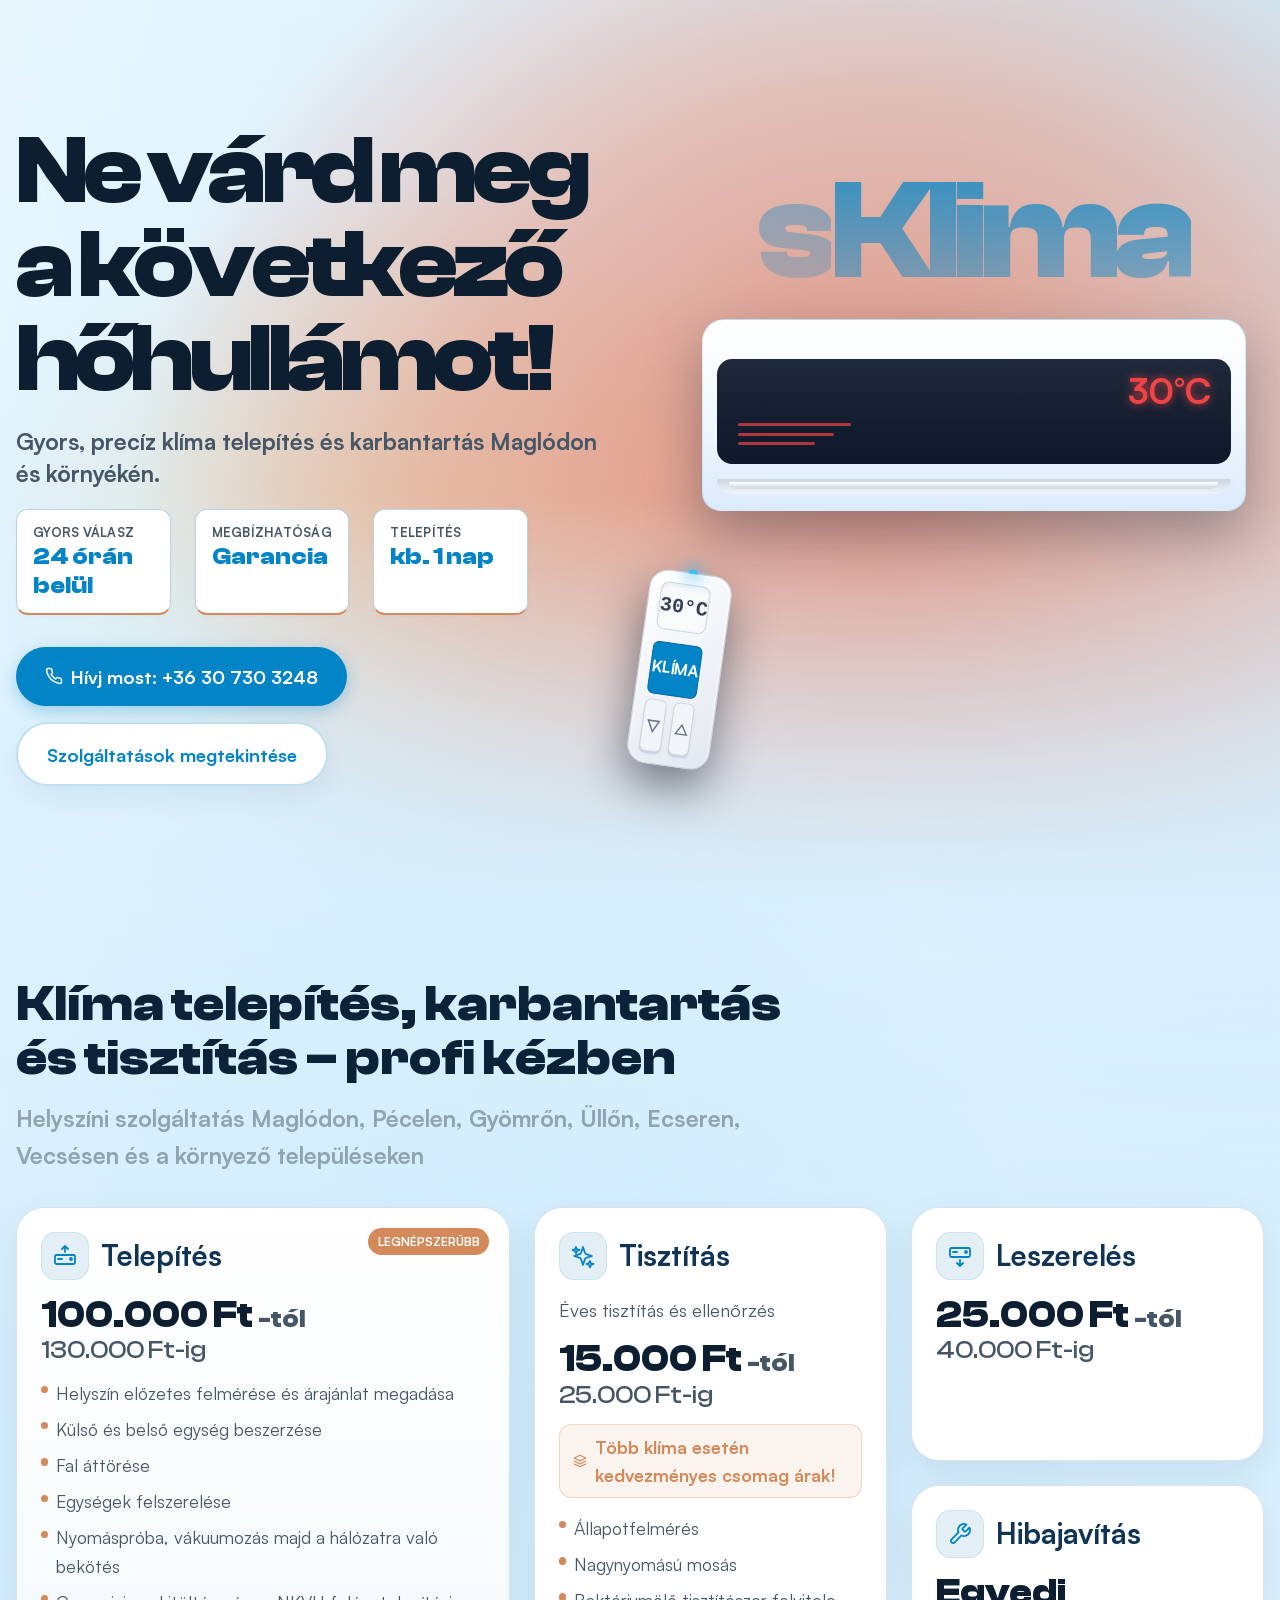
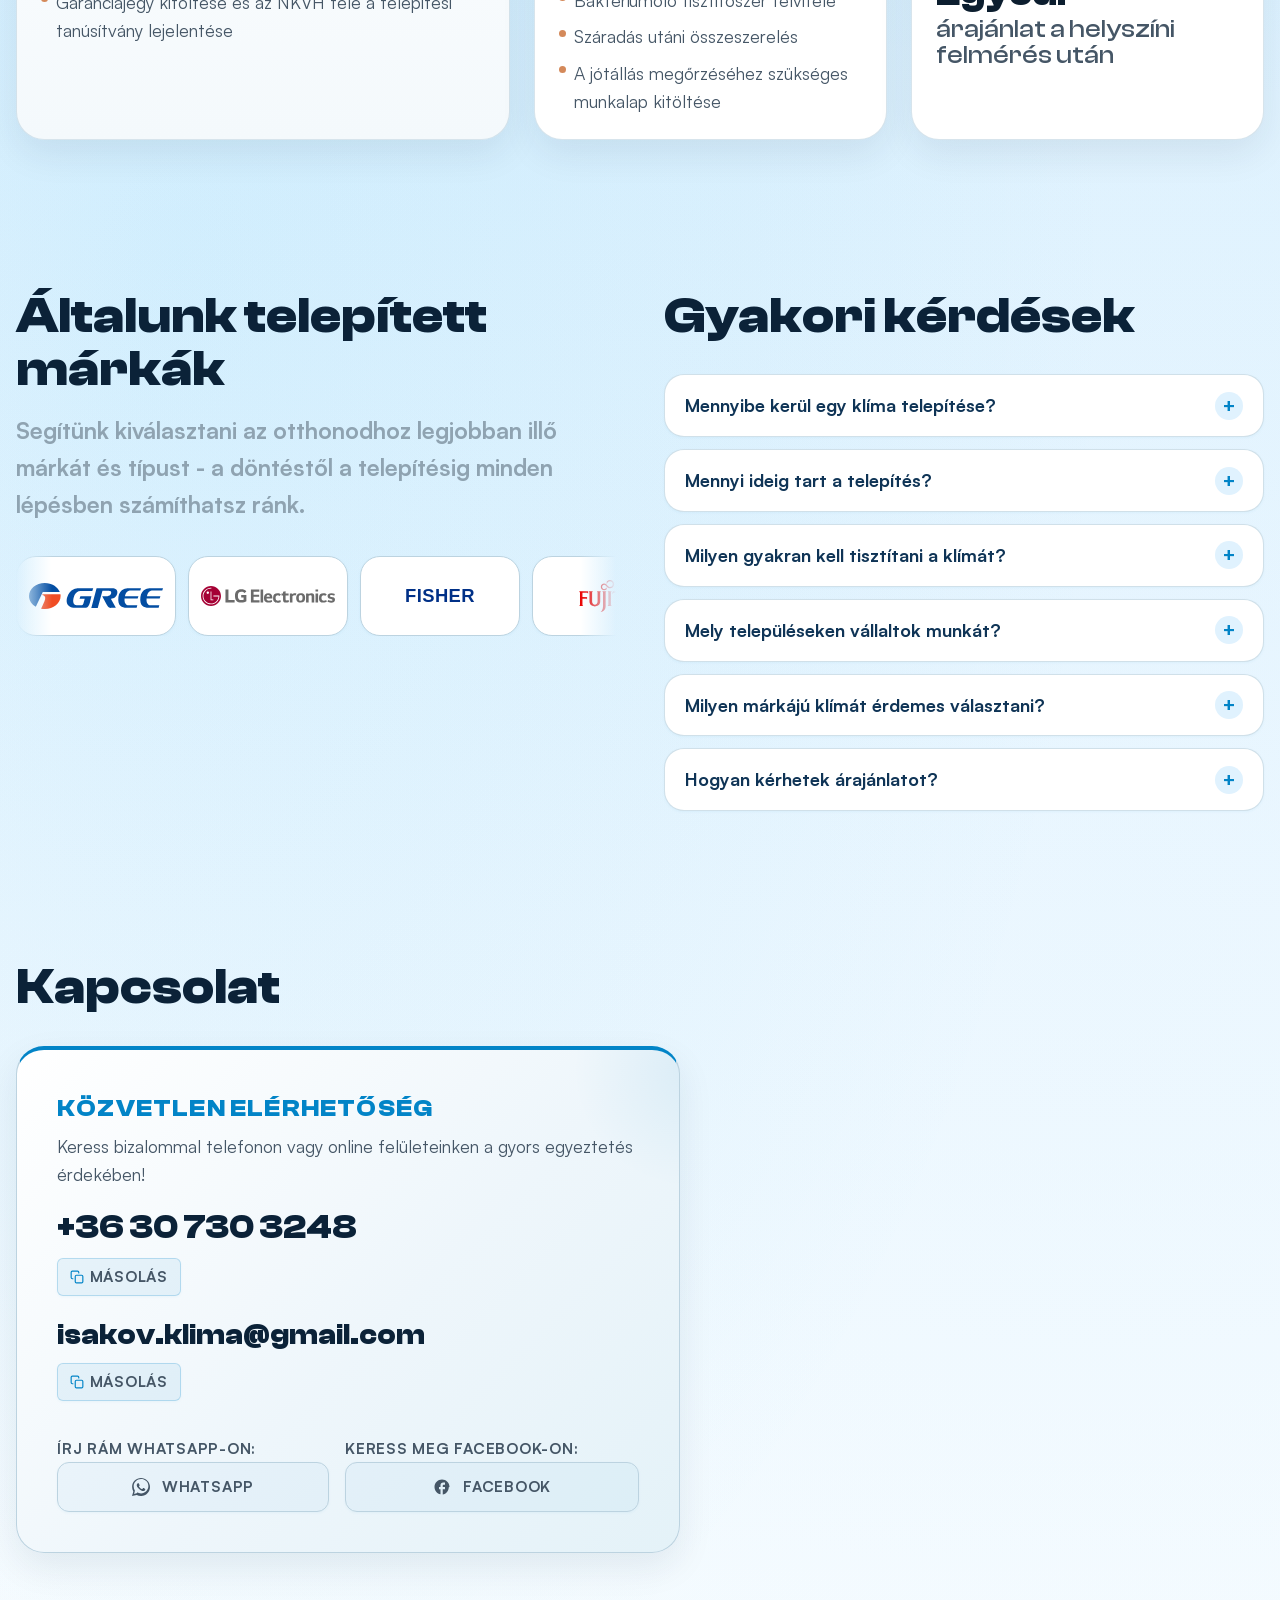
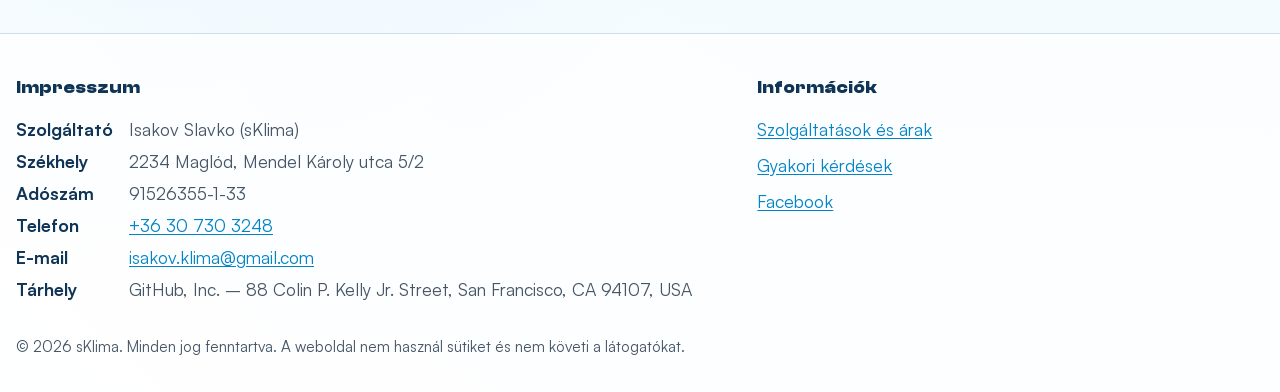
==== commit 736855c2: "Remove ad tracking and privacy page, fix SEO, UX and accessibility issues - Remove Google Ads tag; s" ====
--- a/index.html
+++ b/index.html
@@ -1,16 +1,6 @@
 <!DOCTYPE html>
 <html lang="hu">
 <head>
-  <!-- Google tag (gtag.js) -->
-  <script async src="https://www.googletagmanager.com/gtag/js?id=AW-18371475183"></script>
-  <script>
-    window.dataLayer = window.dataLayer || [];
-    function gtag(){dataLayer.push(arguments);}
-    gtag('js', new Date());
-
-    gtag('config', 'AW-18371475183');
-  </script>
-
   <meta charset="UTF-8" />
   <meta name="viewport" content="width=device-width, initial-scale=1.0" />
   <title>Klíma telepítés és karbantartás Maglód | sKlima</title>
@@ -23,6 +13,9 @@
   <meta property="og:title" content="Klíma telepítés és karbantartás Maglód | sKlima" />
   <meta property="og:description" content="Gyors, precíz klíma telepítés és karbantartás garanciával Maglódon és a környező településeken. 24 órán belüli válasz, 1 napos telepítés." />
   <meta property="og:image" content="https://sklima.hu/assets/og-image.jpg" />
+  <meta property="og:image:width" content="1200" />
+  <meta property="og:image:height" content="630" />
+  <meta property="og:image:alt" content="sKlima – klíma telepítés és karbantartás Maglódon, +36 30 730 3248" />
   <meta property="og:locale" content="hu_HU" />
   <meta property="og:site_name" content="sKlima" />
 
@@ -43,6 +36,7 @@
   <link rel="apple-touch-icon" sizes="180x180" href="assets/icons/apple-touch-icon.png" />
   <link rel="preload" as="font" type="font/woff2" href="assets/fonts/satoshi-400.woff2" crossorigin />
   <link rel="preload" as="font" type="font/woff2" href="assets/fonts/clash-display-700.woff2" crossorigin />
+  <link rel="stylesheet" href="assets/css/base.css" />
   <script type="application/ld+json">
   {
     "@context": "https://schema.org",
@@ -53,8 +47,12 @@
     "email": "isakov.klima@gmail.com",
     "description": "Gyors, precíz klíma telepítés és karbantartás garanciával Maglódon és a környező településeken. 24 órán belüli válasz, 1 napos telepítés.",
     "image": "https://sklima.hu/assets/og-image.jpg",
+    "logo": "https://sklima.hu/assets/logo/sklima.png",
+    "priceRange": "15 000 – 130 000 Ft",
     "address": {
       "@type": "PostalAddress",
+      "streetAddress": "Mendel Károly utca 5/2",
+      "postalCode": "2234",
       "addressLocality": "Maglód",
       "addressRegion": "Pest",
       "addressCountry": "HU"
@@ -105,56 +103,15 @@
       "availableLanguage": "Hungarian"
     },
     "sameAs": [
+      "https://www.facebook.com/profile.php?id=61591953653680",
       "https://wa.me/36307303248"
     ]
   }
   </script>
   <style>
-    @font-face { font-family: 'Satoshi'; src: url('assets/fonts/satoshi-400.woff2') format('woff2'); font-weight: 400; font-style: normal; font-display: swap; }
-    @font-face { font-family: 'Satoshi'; src: url('assets/fonts/satoshi-500.woff2') format('woff2'); font-weight: 500; font-style: normal; font-display: swap; }
-    @font-face { font-family: 'Satoshi'; src: url('assets/fonts/satoshi-700.woff2') format('woff2'); font-weight: 700; font-style: normal; font-display: swap; }
-    @font-face { font-family: 'Clash Display'; src: url('assets/fonts/clash-display-500.woff2') format('woff2'); font-weight: 500; font-style: normal; font-display: swap; }
-    @font-face { font-family: 'Clash Display'; src: url('assets/fonts/clash-display-600.woff2') format('woff2'); font-weight: 600; font-style: normal; font-display: swap; }
-    @font-face { font-family: 'Clash Display'; src: url('assets/fonts/clash-display-700.woff2') format('woff2'); font-weight: 700; font-style: normal; font-display: swap; }
-    :root {
-      --text-xs: clamp(0.82rem, 0.76rem + 0.28vw, 0.95rem);
-      --text-sm: clamp(0.95rem, 0.88rem + 0.38vw, 1.1rem);
-      --text-base: clamp(1rem, 0.95rem + 0.25vw, 1.125rem);
-      --text-lg: clamp(1.125rem, 1rem + 0.75vw, 1.5rem);
-      --text-xl: clamp(1.5rem, 1.2rem + 1.25vw, 2.25rem);
-      --text-2xl: clamp(2rem, 1.2rem + 2.5vw, 3.5rem);
-      --text-hero: clamp(3rem, 0.5rem + 7vw, 6.5rem);
-      --space-1: 0.25rem; --space-2: 0.5rem; --space-3: 0.75rem; --space-4: 1rem; --space-5: 1.25rem;
-      --space-6: 1.5rem; --space-8: 2rem; --space-10: 2.5rem; --space-12: 3rem; --space-16: 4rem;
-      --radius-sm: 0.375rem; --radius-md: 0.75rem; --radius-lg: 1.25rem; --radius-xl: 1.75rem; --radius-full: 9999px;
-      
-      --color-bg: #f2f7fa; 
-      --color-surface: #ffffff; 
-      --color-surface-2: #e3eff5; 
-      --color-border: #bcd3e0;
-      --color-divider: #cfdfeb; 
-      --color-text: #172430; 
-      --color-text-muted: #455666; 
-      --color-text-inverse: #ffffff;
-      --color-primary: #0284c7; 
-      --color-primary-hover: #0369a1; 
-      --color-primary-highlight: #e0f2fe; 
-      --color-success: #16a34a;
-      --color-danger: #dc2626;
-      --color-accent: #d4895a;
-      
-      --shadow-sm: 0 1px 3px rgba(2, 132, 199, 0.05);
-      --shadow-md: 0 10px 30px rgba(16, 42, 67, 0.06);
-      --shadow-lg: 0 20px 40px rgba(16, 42, 67, 0.12);
-      --shadow-elevated: 0 14px 36px rgba(16, 42, 67, 0.08);
-      --shadow-elevated-hover: 0 24px 48px rgba(16, 42, 67, 0.14);
-      --font-body: 'Satoshi', 'Inter', sans-serif; --font-display: 'Clash Display', 'Satoshi', sans-serif;
-    }
-    *, *::before, *::after { box-sizing: border-box; margin: 0; padding: 0; }
-    html { scroll-behavior: smooth; -webkit-font-smoothing: antialiased; scroll-padding-top: 6rem; }
-    
+    html { scroll-padding-top: 6rem; }
     body {
-      min-height: 100vh; font-family: var(--font-body); font-size: var(--text-base); line-height: 1.6; color: var(--color-text);
+      min-height: 100vh;
       background:
         radial-gradient(circle at top right, rgba(14, 165, 233, 0.14), transparent 45%),
         radial-gradient(ellipse at 14% 52%, rgba(56, 189, 248, 0.10) 0%, rgba(14, 165, 233, 0.04) 36%, transparent 60%),
@@ -162,7 +119,7 @@
         linear-gradient(180deg, #f0f9ff 0%, #e0f2fe 40%, #f5faff 70%, #ffffff 100%);
     }
 
-    .hero { position: relative; }
+    .hero { position: relative; overflow-x: clip; }
     .hero::before,
     .hero::after {
       content: ""; position: absolute; inset: 0;
@@ -185,22 +142,10 @@
     }
     body.ac-cooling .hero::before { opacity: 0; }
     body.ac-cooling .hero::after { opacity: 1; }
-    img, svg { display: block; max-width: 100%; }
-    a { color: inherit; text-decoration: none; }
-    button, input, select, textarea { font: inherit; color: inherit; }
-    button { cursor: pointer; border: none; background: none; }
-    :focus-visible { outline: 2px solid var(--color-primary); outline-offset: 3px; border-radius: var(--radius-sm); }
-
-    .container-wide { width: min(calc(100% - 2rem), 80rem); margin-inline: auto; }
     .section, .hero { display: flex; align-items: center; padding-block: clamp(var(--space-12), 6vw, 5rem); scroll-margin-top: 5rem; }
-    .hero { min-height: 100vh; }
+    .hero { min-height: 100vh; min-height: 100svh; }
     #register { padding-bottom: var(--space-8); }
 
-    .eyebrow {
-      display: inline-flex; align-items: center; gap: var(--space-2); padding: 0.45rem 0.85rem; border-radius: var(--radius-full);
-      background: color-mix(in srgb, var(--color-primary) 12%, var(--color-surface)); color: var(--color-primary); font-size: var(--text-xs); font-weight: 700; text-transform: uppercase;
-    }
-    .eyebrow::before { content: ""; width: 0.5rem; height: 0.5rem; border-radius: 50%; background: currentColor; }
     .section-head { display: grid; gap: var(--space-4); margin-bottom: var(--space-8); max-width: 48rem; }
     .section-head h2 { font-family: var(--font-display); font-size: var(--text-2xl); line-height: 1.05; color: #0b2238; }
     .section-head h3 { color: #8fa3b1; font-size: clamp(1.15rem, 1rem + 0.7vw, 1.45rem); font-weight: 600; }
@@ -213,12 +158,12 @@
     }
     .site-header.is-visible { opacity: 1; visibility: visible; transform: translateY(0); pointer-events: auto; }
     .header-inner { display: flex; align-items: center; justify-content: space-between; gap: var(--space-4); min-height: 5.2rem; }
-    .brand { display: inline-flex; align-items: center; gap: var(--space-3); font-size: clamp(1.7rem, 1.3rem + 1.4vw, 2.4rem); font-weight: 800; color: #0f3456; overflow: hidden; }
+    .brand { display: inline-flex; align-items: center; gap: var(--space-3); font-size: clamp(1.7rem, 1.3rem + 1.4vw, 2.4rem); font-weight: 700; color: #0f3456; overflow: hidden; }
     .nav-phone {
       margin-left: 10px;
       font-family: var(--font-display);
       font-size: clamp(1.2rem, 1rem + 1vw, 1.6rem);
-      font-weight: 900;
+      font-weight: 700;
       color: var(--color-text);
       text-decoration: none;
       letter-spacing: -0.03em;
@@ -235,24 +180,24 @@
     .brand-phone-group { display: flex; align-items: center; gap: var(--space-3); }
 
 
-    .btn, .select-btn {
+    .btn {
       min-height: 50px; display: inline-flex; align-items: center; justify-content: center; gap: var(--space-2); border-radius: var(--radius-full);
       transition: all 180ms cubic-bezier(0.16, 1, 0.3, 1);
       box-shadow: var(--shadow-md);
     }
-    .btn:hover, .select-btn:hover { transform: translateY(-2px); }
+    .btn:hover { transform: translateY(-2px); }
     .btn { padding: 0.95rem 1.8rem; font-size: calc(var(--text-sm) + 0.05rem); font-weight: 700; }
-    .btn-primary { background: var(--color-primary); color: var(--color-text-inverse); box-shadow: 0 5px 166px rgba(2, 132, 199, 0.3); }
+    .btn-primary { background: var(--color-primary); color: var(--color-text-inverse); box-shadow: 0 5px 16px rgba(2, 132, 199, 0.3); }
     .btn-primary:hover { background: var(--color-primary-hover); box-shadow: 0 7px 22px rgba(2, 132, 199, 0.4); }
     .btn-primary:disabled { background: #cbd5e1; color: #94a3b8; box-shadow: none; cursor: not-allowed; transform: none; }
     .btn-secondary { background: var(--color-surface); color: var(--color-primary); border: 2px solid color-mix(in srgb, var(--color-primary) 25%, transparent); }
     .btn-secondary:hover { background: var(--color-primary-highlight); }
 
     .hero-grid { display: grid; gap: var(--space-8); align-items: end; width: 100%; position: relative; }
-    .hero-copy { display: grid; gap: var(--space-5); max-width: 40rem; z-index: 10; align-self: center; text-align: justify; }
+    .hero-copy { display: grid; gap: var(--space-5); max-width: 40rem; z-index: 10; align-self: center; }
     .hero-visual { display: grid; gap: var(--space-5); position: relative; padding-top: 5rem; padding-bottom: clamp(2rem, 4vw, 4rem); }
     .hero-copy h1 { font-family: var(--font-display); font-size: var(--text-hero); line-height: 0.96; letter-spacing: -0.05em; color: #0c1e2f; }
-    .hero-copy h2 { color: var(--color-text-muted); font-size: clamp(1.05rem, 0.95rem + 0.6vw, 1.9rem); font-weight: 800; line-height: 1.4; }
+    .hero-copy h2 { color: var(--color-text-muted); font-size: clamp(1.05rem, 0.95rem + 0.6vw, 1.9rem); font-weight: 700; line-height: 1.4; }
     .hero-actions, .card-actions { display: flex; flex-wrap: wrap; gap: var(--space-4); }
 
     .giant-hero-text {
@@ -281,11 +226,6 @@
       font-weight: 700; letter-spacing: -0.025em;
     }
 
-    .service-card.card-selected {
-      border-color: var(--color-primary) !important;
-      border-width: 2px !important;
-      box-shadow: 0 0 0 3px rgba(2, 132, 199, 0.18), var(--shadow-elevated-hover) !important;
-    }
 
     .ac-stage { position: relative; width: min(100%, 36rem); margin-inline: auto; padding-bottom: 16rem; z-index: 5; }
     .ac-shadow { position: absolute; left: 50%; top: 2rem; width: 20rem; height: 1.8rem; transform: translateX(-50%); border-radius: 50%; background: radial-gradient(circle, rgba(2, 132, 199, 0.15), transparent 72%); filter: blur(10px); }
@@ -381,14 +321,14 @@
     .remote-btn.power { grid-column: span 2; background: #0284c7; color: white; border-color: #0369a1; box-shadow: 0 2px 0 #0f172a; }
     .remote-control.sending .remote-btn.power { transform: translateY(2px); box-shadow: none; }
 
-    .hero-stats { display: grid; grid-template-columns: repeat(3, 1fr); gap: var(--space-6); z-index: 10; max-width: 32rem; }
+    .hero-stats { display: grid; grid-template-columns: repeat(3, minmax(0, 1fr)); gap: var(--space-6); z-index: 10; max-width: 32rem; }
     .hero-stat { background: var(--color-surface); border-radius: var(--radius-md); padding: var(--space-3) var(--space-4); border: 1px solid var(--color-border); box-shadow: var(--shadow-sm); border-bottom: 2px solid var(--color-accent); }
     .hero-stat strong { display: block; font-size: var(--text-lg); font-family: var(--font-display); color: var(--color-primary); line-height: 1.2; }
-    .hero-stat span { color: var(--color-text-muted); font-size: 0.8rem; text-transform: uppercase; font-weight: 700; letter-spacing: 0.02em; }
+    .hero-stat span { color: var(--color-text-muted); font-size: 0.8rem; text-transform: uppercase; font-weight: 700; letter-spacing: 0.02em; display: block; hyphens: auto; overflow-wrap: break-word; }
 
     .services-grid { display: grid; gap: var(--space-6); width: 100%; grid-template-columns: 1fr; }
     
-    .service-card, .form-card, .direct-contact-card {
+    .service-card, .direct-contact-card {
       box-shadow: var(--shadow-elevated) !important;
     }
     
@@ -416,8 +356,6 @@
     }
     .discount-badge svg { flex-shrink: 0; }
 
-    .select-btn { padding: 0.8rem 1.6rem; font-size: var(--text-sm); border: 2px solid var(--color-primary); background: transparent; font-weight: 700; color: var(--color-primary); width: 100%; }
-    .select-btn.is-selected { background: var(--color-primary); color: var(--color-text-inverse); border-color: transparent; box-shadow: 0 4px 12px color-mix(in srgb, var(--color-primary) 30%, transparent); }
     
     .service-price { display: grid; gap: var(--space-1); }
     .service-price strong { font-size: clamp(2rem, 1.4rem + 1.2vw, 2.5rem); line-height: 1; font-family: var(--font-display); color: #0c1e2f; }
@@ -438,62 +376,6 @@
       margin-top: var(--space-6);
       align-items: start;
     }
-    .form-card {
-      background: var(--color-surface);
-      border: 1px solid var(--color-border);
-      border-radius: var(--radius-xl);
-      padding: clamp(var(--space-4), 3vw, var(--space-6));
-      display: grid;
-      gap: var(--space-3);
-    }
-
-    form, .form-grid, .field { display: grid; gap: var(--space-3); }
-
-    .custom-select { position: relative; user-select: none; }
-    .custom-select-trigger {
-      display: flex; align-items: center; gap: 0.75rem; width: 100%; min-height: 2.8rem;
-      padding: 0.6rem 1rem; border-radius: var(--radius-md); border: 1px solid var(--color-border);
-      background: #f8fbfd; cursor: pointer; transition: border-color 180ms, box-shadow 180ms;
-    }
-    .custom-select.open .custom-select-trigger,
-    .custom-select-trigger:focus { outline: none; border-color: var(--color-primary); box-shadow: 0 0 0 3px rgba(2, 132, 199, 0.15); background: var(--color-surface); }
-    .custom-select-icon, .option-icon { color: var(--color-primary); display: flex; align-items: center; flex-shrink: 0; }
-    .custom-select-text { flex: 1; font-size: var(--text-base); color: var(--color-text); }
-    .custom-select-arrow { width: 1rem; height: 1rem; color: var(--color-text-muted); transition: transform 200ms ease; flex-shrink: 0; }
-    .custom-select.open .custom-select-arrow { transform: rotate(180deg); }
-    .custom-select-dropdown {
-      position: absolute; top: calc(100% + 4px); left: 0; right: 0; z-index: 50;
-      background: var(--color-surface); border: 1px solid var(--color-border); border-radius: var(--radius-md);
-      box-shadow: var(--shadow-lg); overflow: hidden;
-      opacity: 0; visibility: hidden; transform: translateY(-6px);
-      transition: opacity 150ms ease, transform 150ms ease, visibility 150ms;
-    }
-    .custom-select.open .custom-select-dropdown { opacity: 1; visibility: visible; transform: translateY(0); }
-    .custom-select-option {
-      display: flex; align-items: center; gap: 0.75rem; padding: 0.75rem 1rem;
-      cursor: pointer; color: var(--color-text); transition: background 120ms;
-    }
-    .custom-select-option:hover { background: var(--color-primary-highlight); }
-    .custom-select-option.is-active { background: color-mix(in srgb, var(--color-primary) 8%, transparent); color: var(--color-primary); }
-    .custom-select-option.is-active .option-icon { color: var(--color-primary); }
-    
-    .field { gap: var(--space-1) !important; }
-    .field label { font-size: var(--text-sm); font-weight: 700; color: #0f3456; }
-    .field input, .field select, .field textarea { width: 100%; min-height: 2.8rem; padding: 0.6rem 1rem; border-radius: var(--radius-md); border: 1px solid var(--color-border); background: #f8fbfd; color: var(--color-text); transition: border-color 180ms, box-shadow 180ms; }
-    .field input:focus, .field select:focus, .field textarea:focus { outline: none; border-color: var(--color-primary); box-shadow: 0 0 0 3px rgba(2, 132, 199, 0.15); background: var(--color-surface); }
-    .field textarea { min-height: 5rem; resize: vertical; }
-    .time-selector-container { display: flex; gap: var(--space-2); }
-    
-    .checkbox-row { display: flex; align-items: start; gap: var(--space-3); color: var(--color-text-muted); font-size: var(--text-sm); cursor: pointer; }
-    .checkbox-row input { width: 1.2rem; height: 1.2rem; margin-top: 0.15rem; accent-color: var(--color-primary); flex-shrink: 0; }
-    .checkbox-row a { color: var(--color-primary); text-decoration: underline; font-weight: 500; }
-    .checkbox-row a:hover { color: var(--color-primary-hover); }
-    
-    .status-note { font-weight: 700; font-size: var(--text-sm); min-height: 1.5rem; }
-    .status-note.success { color: var(--color-success); }
-    .status-note.error { color: var(--color-danger); }
-
-    #serviceForm .btn-primary { width: 100%; }
 
     .direct-contact-card {
       background: linear-gradient(135deg, var(--color-surface) 0%, #eef6fb 55%, #e4f2f8 100%);
@@ -534,7 +416,6 @@
     .info-item .clickable-text:visited,
     .info-item .clickable-text:active { color: #0b2238; text-decoration: none; }
     .info-item .clickable-text:hover { color: var(--color-primary); text-decoration: none; }
-    .info-item .clickable-text.copied { color: var(--color-success); }
     .info-item--email .clickable-text { font-size: clamp(1.1rem, 0.9rem + 1.1vw, 1.9rem); white-space: nowrap; word-break: normal; }
 
     .contact-row .copy-btn {
@@ -604,6 +485,32 @@
     .brand-tile:hover { transform: translateY(-3px); box-shadow: var(--shadow-md); }
     .brand-logo { height: 2rem; width: auto; max-width: 100%; display: block; }
 
+    /* Reduced motion: no scrolling ticker — show each brand once, wrapped. */
+    @media (prefers-reduced-motion: reduce) {
+      .brands-carousel { mask-image: none; -webkit-mask-image: none; }
+      .brands-track { width: auto; flex-wrap: wrap; justify-content: center; animation: none !important; }
+      .brand-tile[aria-hidden="true"] { display: none; }
+    }
+
+    .faq-list { display: grid; gap: var(--space-3); max-width: 52rem; }
+    .faq-item {
+      background: var(--color-surface); border: 1px solid color-mix(in srgb, var(--color-border) 70%, transparent);
+      border-radius: var(--radius-lg); box-shadow: var(--shadow-sm);
+    }
+    .faq-item summary {
+      display: flex; align-items: center; justify-content: space-between; gap: var(--space-4);
+      padding: var(--space-4) var(--space-5); cursor: pointer; list-style: none;
+      font-weight: 700; color: var(--color-heading); font-size: var(--text-base);
+    }
+    .faq-item summary::-webkit-details-marker { display: none; }
+    .faq-item summary::after {
+      content: "+"; flex: none; width: 1.75rem; height: 1.75rem; display: grid; place-items: center; border-radius: 50%;
+      background: var(--color-primary-highlight); color: var(--color-primary); font-size: 1.25rem; line-height: 1; transition: transform 200ms ease;
+    }
+    .faq-item[open] summary::after { transform: rotate(45deg); }
+    .faq-item p { padding: 0 var(--space-5) var(--space-5); color: var(--color-text-muted); }
+    .faq-item a { color: var(--color-primary); text-decoration: underline; }
+
 
     @media (min-width: 64rem) {
       .hero-grid {
@@ -618,9 +525,14 @@
       .giant-hero-text { position: relative; left: auto; top: auto; transform: none; text-align: center; font-size: clamp(7rem, 11vw, 13rem); margin-bottom: -1.5rem; white-space: normal; }
       .giant-hero-text.fade-out { opacity: 0; transform: translateY(-15px) scale(0.97); }
       .services-grid { grid-template-columns: 1.4fr 1fr 1fr; align-items: stretch; }
+      /* Brands and FAQ side by side */
+      .brands-faq {
+        display: grid; grid-template-columns: minmax(0, 1fr) minmax(0, 1fr); column-gap: var(--space-12); align-items: start;
+        width: min(calc(100% - 2rem), 80rem); margin-inline: auto; padding-block: clamp(3rem, 6vw, 4.5rem);
+      }
+      .brands-faq > section { padding-block: 0; }
+      .brands-faq > section > .container-wide { width: 100%; }
       .contact-grid { grid-template-columns: 1.1fr 0.9fr; gap: var(--space-10); }
-      .form-grid { grid-template-columns: repeat(2, minmax(0, 1fr)); }
-      .field[data-span="2"] { grid-column: span 2; }
     }
     @media (min-width: 48rem) and (max-width: 63.98rem) {
       .services-grid { grid-template-columns: 1.2fr 1fr; }
@@ -678,8 +590,9 @@
       .hero { padding-block: var(--space-3); }
       .hero-grid { gap: var(--space-2); }
       .hero-copy h1 { font-size: clamp(1.7rem, 0.5rem + 5.5vw, 2.4rem); letter-spacing: -0.02em; line-height: 1.05; }
-      .hero-stat { padding: var(--space-2) var(--space-3); }
-      .hero-stats { gap: var(--space-2); max-width: 100%; }
+      .hero-stat { padding: var(--space-2) var(--space-2) var(--space-2) var(--space-3); }
+      .hero-stat span { font-size: 0.68rem; letter-spacing: 0; }
+      .hero-stats { gap: var(--space-2); max-width: 100%; grid-template-columns: minmax(0, 1fr) minmax(0, 1.2fr) minmax(0, 1fr); }
       .hero-actions { flex-direction: column; }
       .hero-actions .btn { width: 100%; justify-content: center; }
       /* AC unit smaller */
@@ -698,9 +611,16 @@
       .service-card { padding: var(--space-4); }
       .service-card h3 { font-size: clamp(1.1rem, 1rem + 0.6vw, 1.4rem); }
       .direct-contact-card { padding: var(--space-5); }
-      .info-item .clickable-text { font-weight: 700; font-size: clamp(2rem, 9.5vw, 3rem); white-space: nowrap; }
-      .info-item--email .clickable-text { font-weight: 700; font-size: clamp(1.3rem, 7vw, 2.2rem); white-space: nowrap; }
+      .info-item .clickable-text { font-weight: 700; font-size: clamp(1.5rem, 8.6vw, 3rem); white-space: nowrap; }
+      .info-item--email .clickable-text { font-weight: 700; font-size: clamp(1rem, 6vw, 2.2rem); white-space: nowrap; }
       .social-links-grid { flex-direction: column; }
+    }
+
+    /* Very narrow phones (≤ 360px): stack the stat boxes as rows so labels never break mid-word. */
+    @media (max-width: 22.5rem) {
+      .hero-stats { grid-template-columns: 1fr; }
+      .hero-stat { display: flex; align-items: baseline; justify-content: space-between; gap: var(--space-3); }
+      .hero-stat strong { font-size: var(--text-base); }
     }
   </style>
 </head>
@@ -728,17 +648,17 @@
             <div class="hero-stats">
               <div class="hero-stat"><span>Gyors válasz</span><strong>24 órán belül</strong></div>
               <div class="hero-stat"><span>Megbízhatóság</span><strong>Garancia</strong></div>
-              <div class="hero-stat"><span>Telepítés</span><strong>körülbelül 1 nap</strong></div>
+              <div class="hero-stat"><span>Telepítés</span><strong>kb. 1 nap</strong></div>
             </div>
           </div>
 
-          <div class="hero-visual" aria-hidden="true">
-            <div class="giant-hero-text" id="giantText"><span class="brand-s">s</span><span class="brand-klima">Klima</span></div>
+          <div class="hero-visual">
+            <div class="giant-hero-text" id="giantText" aria-hidden="true"><span class="brand-s">s</span><span class="brand-klima">Klima</span></div>
 
             <div class="ac-stage">
-              <div class="ac-shadow"></div>
-              
-              <div class="ac-unit" id="acUnit" title="Kattints ide a klíma vezérléséhez!">
+              <div class="ac-shadow" aria-hidden="true"></div>
+
+              <div class="ac-unit" id="acUnit" aria-hidden="true" title="Kattints ide a klíma vezérléséhez!">
                 <div class="ac-screen" id="acScreen" data-temp="30">
                   <div class="screen-lines"><span></span><span></span><span></span></div>
                 </div>
@@ -747,7 +667,7 @@
                 </div>
               </div>
               
-              <div class="airflow" id="airFlowContainer">
+              <div class="airflow" id="airFlowContainer" aria-hidden="true">
                 <div class="air-glow"></div>
                 <svg class="airflow-svg" viewBox="0 0 300 400" xmlns="http://www.w3.org/2000/svg" aria-hidden="true">
                   <defs>
@@ -773,21 +693,24 @@
                 </svg>
               </div>
 
-              <div class="remote-control" id="remote" title="Kattints ide a klíma vezérléséhez!">
-                <div class="remote-screen" id="remoteScreen">30°C</div>
-                <div class="remote-buttons">
-                  <button type="button" class="remote-btn power">KLÍMA</button>
-                  <button type="button" class="remote-btn">▽</button>
-                  <button type="button" class="remote-btn">△</button>
-                </div>
-              </div>
+              <button type="button" class="remote-control" id="remote" aria-pressed="false" aria-label="Klíma animáció: hűtés be- és kikapcsolása" title="Kattints ide a klíma vezérléséhez!">
+                <span class="remote-screen" id="remoteScreen" aria-hidden="true">30°C</span>
+                <span class="remote-buttons" aria-hidden="true">
+                  <span class="remote-btn power">KLÍMA</span>
+                  <span class="remote-btn">▽</span>
+                  <span class="remote-btn">△</span>
+                </span>
+              </button>
 
             </div>
 
           </div>
 
           <div class="hero-actions">
-            <a class="btn btn-primary" href="#register">Kapcsolat</a>
+            <a class="btn btn-primary" href="tel:+36307303248">
+              <svg width="18" height="18" viewBox="0 0 24 24" fill="none" stroke="currentColor" stroke-width="2" stroke-linecap="round" stroke-linejoin="round" aria-hidden="true"><path d="M22 16.92v3a2 2 0 0 1-2.18 2 19.79 19.79 0 0 1-8.63-3.07 19.5 19.5 0 0 1-6-6 19.79 19.79 0 0 1-3.07-8.67A2 2 0 0 1 4.11 2h3a2 2 0 0 1 2 1.72c.127.96.361 1.903.7 2.81a2 2 0 0 1-.45 2.11L8.09 9.91a16 16 0 0 0 6 6l1.27-1.27a2 2 0 0 1 2.11-.45c.907.339 1.85.573 2.81.7A2 2 0 0 1 22 16.92z"/></svg>
+              Hívj most: +36 30 730 3248
+            </a>
             <a class="btn btn-secondary" href="#services">Szolgáltatások megtekintése</a>
           </div>
 
@@ -820,14 +743,10 @@
               <li>Külső és belső egység beszerzése</li>
               <li>Fal áttörése</li>
               <li>Egységek felszerelése</li>
-              <li>Nyomáspróba, vákuumozás majd a hálozatra való bekötés</li>
+              <li>Nyomáspróba, vákuumozás majd a hálózatra való bekötés</li>
               <li>Garanciajegy kitöltése és az NKVH felé a telepítési tanúsítvány lejelentése</li>
             </ul>
 
-            <!-- <div>TODO: Alapszerelés: csövezés 3m-ig. </div> -->
-           <!-- <div class="service-note">További fal áttörés: 9.990 - 19.990 Ft</div>  -->
-           <!-- <div class="service-subnote">A fal vastagsága és anyag függvényében</div> -->
-            <!-- <div class="card-actions"><button class="select-btn is-selected" type="button" data-service="Telepítés">Kiválasztva</button></div> -->
           </article>
           
           <article class="service-card" data-service-card>
@@ -854,7 +773,6 @@
               <li>Száradás utáni összeszerelés</li>
               <li>A jótállás megőrzéséhez szükséges munkalap kitöltése</li>
             </ul>
-            <!-- <div class="card-actions"><button class="select-btn" type="button" data-service="Karbantartás és tisztítás">Kiválasztom</button></div> -->
           </article>
           
           <div class="services-stacked-column">
@@ -871,7 +789,6 @@
                 <h3>Leszerelés</h3>
               </div>
               <div class="service-price"><strong>25.000 Ft <span>-tól</span></strong><span>40.000 Ft-ig</span></div>
-              <!-- <div class="card-actions"><button class="select-btn" type="button" data-service="Leszerelés">Kiválasztom</button></div> -->
             </article>
             
             <article class="service-card" data-service-card>
@@ -884,13 +801,13 @@
                 <h3>Hibajavítás</h3>
               </div>
               <div class="service-price"><strong>Egyedi</strong><span>árajánlat a helyszíni felmérés után</span></div>
-              <!-- <div class="card-actions"><button class="select-btn" type="button" data-service="Hibajavítás">Kiválasztom</button></div> -->
             </article>
           </div>
         </div>
       </div>
     </section>
 
+    <div class="brands-faq">
     <section class="brands-refs-section" id="brands">
       <div class="container-wide">
         <div class="section-head">
@@ -901,129 +818,72 @@
           <div class="brands-track">
 
             <!-- Set 1 -->
-            <div class="brand-tile"><img class="brand-logo" loading="lazy" src="assets/brands/gree.svg" alt="GREE"></div>
-            <div class="brand-tile"><img class="brand-logo" loading="lazy" src="assets/brands/lg.svg" alt="LG"></div>
-            <div class="brand-tile"><img class="brand-logo" loading="lazy" src="assets/brands/fisher.svg" alt="Fisher"></div>
-            <div class="brand-tile"><img class="brand-logo" loading="lazy" src="assets/brands/fujitsu.svg" alt="Fujitsu"></div>
-            <div class="brand-tile"><img class="brand-logo" loading="lazy" src="assets/brands/cascade.svg" alt="Cascade"></div>
-            <div class="brand-tile"><img class="brand-logo" loading="lazy" src="assets/brands/tcl.svg" alt="TCL"></div>
-            <div class="brand-tile"><img class="brand-logo" loading="lazy" src="assets/brands/daikin.svg" alt="Daikin"></div>
-            <div class="brand-tile"><img class="brand-logo" loading="lazy" src="assets/brands/syen.svg" alt="Syen"></div>
+            <div class="brand-tile"><img class="brand-logo" loading="lazy" src="assets/brands/gree.svg" width="164" height="32" alt="GREE"></div>
+            <div class="brand-tile"><img class="brand-logo" loading="lazy" src="assets/brands/lg.svg" width="214" height="32" alt="LG"></div>
+            <div class="brand-tile"><img class="brand-logo" loading="lazy" src="assets/brands/fisher.svg" width="80" height="32" alt="Fisher"></div>
+            <div class="brand-tile"><img class="brand-logo" loading="lazy" src="assets/brands/fujitsu.svg" width="66" height="32" alt="Fujitsu"></div>
+            <div class="brand-tile"><img class="brand-logo" loading="lazy" src="assets/brands/cascade.svg" width="104" height="32" alt="Cascade"></div>
+            <div class="brand-tile"><img class="brand-logo" loading="lazy" src="assets/brands/tcl.svg" width="54" height="32" alt="TCL"></div>
+            <div class="brand-tile"><img class="brand-logo" loading="lazy" src="assets/brands/daikin.svg" width="149" height="32" alt="Daikin"></div>
+            <div class="brand-tile"><img class="brand-logo" loading="lazy" src="assets/brands/syen.svg" width="64" height="32" alt="Syen"></div>
 
             <!-- Set 2 — duplicate for seamless loop -->
-            <div class="brand-tile" aria-hidden="true"><img class="brand-logo" loading="lazy" src="assets/brands/gree.svg" alt=""></div>
-            <div class="brand-tile" aria-hidden="true"><img class="brand-logo" loading="lazy" src="assets/brands/lg.svg" alt=""></div>
-            <div class="brand-tile" aria-hidden="true"><img class="brand-logo" loading="lazy" src="assets/brands/fisher.svg" alt=""></div>
-            <div class="brand-tile" aria-hidden="true"><img class="brand-logo" loading="lazy" src="assets/brands/fujitsu.svg" alt=""></div>
-            <div class="brand-tile" aria-hidden="true"><img class="brand-logo" loading="lazy" src="assets/brands/cascade.svg" alt=""></div>
-            <div class="brand-tile" aria-hidden="true"><img class="brand-logo" loading="lazy" src="assets/brands/tcl.svg" alt=""></div>
-            <div class="brand-tile" aria-hidden="true"><img class="brand-logo" loading="lazy" src="assets/brands/daikin.svg" alt=""></div>
-            <div class="brand-tile" aria-hidden="true"><img class="brand-logo" loading="lazy" src="assets/brands/syen.svg" alt=""></div>
+            <div class="brand-tile" aria-hidden="true"><img class="brand-logo" loading="lazy" src="assets/brands/gree.svg" width="164" height="32" alt=""></div>
+            <div class="brand-tile" aria-hidden="true"><img class="brand-logo" loading="lazy" src="assets/brands/lg.svg" width="214" height="32" alt=""></div>
+            <div class="brand-tile" aria-hidden="true"><img class="brand-logo" loading="lazy" src="assets/brands/fisher.svg" width="80" height="32" alt=""></div>
+            <div class="brand-tile" aria-hidden="true"><img class="brand-logo" loading="lazy" src="assets/brands/fujitsu.svg" width="66" height="32" alt=""></div>
+            <div class="brand-tile" aria-hidden="true"><img class="brand-logo" loading="lazy" src="assets/brands/cascade.svg" width="104" height="32" alt=""></div>
+            <div class="brand-tile" aria-hidden="true"><img class="brand-logo" loading="lazy" src="assets/brands/tcl.svg" width="54" height="32" alt=""></div>
+            <div class="brand-tile" aria-hidden="true"><img class="brand-logo" loading="lazy" src="assets/brands/daikin.svg" width="149" height="32" alt=""></div>
+            <div class="brand-tile" aria-hidden="true"><img class="brand-logo" loading="lazy" src="assets/brands/syen.svg" width="64" height="32" alt=""></div>
 
           </div>
         </div>
       </div>
     </section>
 
+    <section class="section" id="gyik">
+      <div class="container-wide">
+        <div class="section-head">
+          <h2>Gyakori kérdések</h2>
+        </div>
+        <div class="faq-list">
+          <details class="faq-item">
+            <summary>Mennyibe kerül egy klíma telepítése?</summary>
+            <p>A telepítés ára általában 100 000 és 130 000 Ft között van. Ebben benne van a helyszíni felmérés, a kültéri és beltéri egység beszerzése, a faláttörés, a felszerelés, a nyomáspróba és vákuumozás, valamint a garanciajegy kitöltése és a telepítés NKVH felé történő bejelentése. A pontos árat a helyszíni felmérés után adjuk meg.</p>
+          </details>
+          <details class="faq-item">
+            <summary>Mennyi ideig tart a telepítés?</summary>
+            <p>Egy klíma telepítése jellemzően körülbelül egy napot vesz igénybe.</p>
+          </details>
+          <details class="faq-item">
+            <summary>Milyen gyakran kell tisztítani a klímát?</summary>
+            <p>Évente legalább egyszer javasolt. A rendszeres tisztítás higiénikusabb levegőt és hatékonyabb működést jelent, és a gyártói jótállás megőrzéséhez is szükség van rá – erről munkalapot töltünk ki. Több klíma esetén kedvezményes csomagárat adunk.</p>
+          </details>
+          <details class="faq-item">
+            <summary>Mely településeken vállaltok munkát?</summary>
+            <p>Maglódon, Pécelen, Gyömrőn, Üllőn, Ecseren, Vecsésen, Monoron és a környező településeken. Ha nem vagy biztos benne, hogy hozzád is kimegyünk, hívj fel nyugodtan.</p>
+          </details>
+          <details class="faq-item">
+            <summary>Milyen márkájú klímát érdemes választani?</summary>
+            <p>Telepítettünk már többek között GREE, LG, Fisher, Fujitsu, Cascade, TCL, Daikin és Syen klímát. A felméréskor segítünk kiválasztani a lakásodhoz és a keretedhez illő típust.</p>
+          </details>
+          <details class="faq-item">
+            <summary>Hogyan kérhetek árajánlatot?</summary>
+            <p>Hívj a <a href="tel:+36307303248">+36 30 730 3248</a> számon, írj e-mailt az <a href="mailto:isakov.klima@gmail.com">isakov.klima@gmail.com</a> címre, vagy keress WhatsApp-on, illetve Facebookon. 24 órán belül válaszolunk.</p>
+          </details>
+        </div>
+      </div>
+    </section>
+    </div>
+
     <section class="section" id="register">
       <div class="container-wide">
         <div class="section-head">
           <h2>Kapcsolat</h2>
-        <!--  <p>Foglalj időpontot előzetes állapotfelmérésre - vagy vedd fel velem a kapcsolatot közvetlenül.</p> -->
         </div>
 
         <div class="contact-grid">
-          <!-- <div class="form-card">
-            <div class="direct-head">
-              <h3>Időpontfoglalás  állapotfelmérésre</h3>
-              <p>Töltsd ki az alábbi űrlapot és visszajelzünk az egyeztetett időponttal!</p>
-            </div>
-            <form id="serviceForm">
-              <div class="form-grid">
-                <div class="field" data-span="2">
-                  <label>Kiválasztott szolgáltatás</label>
-                  <div class="custom-select" id="serviceCustomSelect">
-                    <div class="custom-select-trigger" tabindex="0" role="combobox">
-                      <span class="custom-select-icon" id="serviceSelectIcon"></span>
-                      <span class="custom-select-text" id="serviceSelectText">Telepítés</span>
-                      <svg class="custom-select-arrow" viewBox="0 0 24 24" fill="none" stroke="currentColor" stroke-width="2.5" stroke-linecap="round" stroke-linejoin="round"><polyline points="6 9 12 15 18 9"/></svg>
-                    </div>
-                    <div class="custom-select-dropdown" role="listbox">
-                      <div class="custom-select-option is-active" data-value="Telepítés" role="option">
-                        <span class="option-icon"><svg width="18" height="18" viewBox="0 0 24 24" fill="none" stroke="currentColor" stroke-width="1.8" stroke-linecap="round" stroke-linejoin="round"><rect x="2" y="11" width="20" height="9" rx="1.5"/><line x1="5" y1="15" x2="9" y2="15"/><circle cx="18" cy="15" r="1" fill="currentColor"/><path d="M12 2v6M9 5l3-3 3 3"/></svg></span>
-                        <span>Telepítés</span>
-                      </div>
-                      <div class="custom-select-option" data-value="Karbantartás és tisztítás" role="option">
-                        <span class="option-icon"><svg width="18" height="18" viewBox="0 0 24 24" fill="none" stroke="currentColor" stroke-width="1.8" stroke-linecap="round" stroke-linejoin="round"><path d="m12 3-1.912 5.813a2 2 0 0 1-1.275 1.275L3 12l5.813 1.912a2 2 0 0 1 1.275 1.275L12 21l1.912-5.813a2 2 0 0 1 1.275-1.275L21 12l-5.813-1.912a2 2 0 0 1-1.275-1.275L12 3Z"/></svg></span>
-                        <span>Karbantartás és tisztítás</span>
-                      </div>
-                      <div class="custom-select-option" data-value="Leszerelés" role="option">
-                        <span class="option-icon"><svg width="18" height="18" viewBox="0 0 24 24" fill="none" stroke="currentColor" stroke-width="1.8" stroke-linecap="round" stroke-linejoin="round"><rect x="2" y="4" width="20" height="9" rx="1.5"/><line x1="5" y1="8" x2="9" y2="8"/><circle cx="18" cy="8" r="1" fill="currentColor"/><path d="M12 22v-6M9 19l3 3 3-3"/></svg></span>
-                        <span>Leszerelés</span>
-                      </div>
-                      <div class="custom-select-option" data-value="Hibajavítás" role="option">
-                        <span class="option-icon"><svg width="18" height="18" viewBox="0 0 24 24" fill="none" stroke="currentColor" stroke-width="1.8" stroke-linecap="round" stroke-linejoin="round"><path d="M14.7 6.3a1 1 0 0 0 0 1.4l1.6 1.6a1 1 0 0 0 1.4 0l3.77-3.77a6 6 0 0 1-7.94 7.94l-6.91 6.91a2.12 2.12 0 0 1-3-3l6.91-6.91a6 6 0 0 1 7.94-7.94l-3.76 3.76z"/></svg></span>
-                        <span>Hibajavítás</span>
-                      </div>
-                    </div>
-                  </div>
-                  <select id="serviceSelect" name="service" required style="display:none">
-                    <option value="Telepítés">Telepítés</option>
-                    <option value="Karbantartás és tisztítás">Tisztítás</option>
-                    <option value="Leszerelés">Leszerelés</option>
-                    <option value="Hibajavítás">Hibajavítás</option>
-                  </select>
-                </div>
-                <div class="field"><label for="fullName">Teljes név</label><input id="fullName" name="fullName" type="text" placeholder="Példa István" required /></div>
-                <div class="field"><label for="phone">Telefonszám</label><input id="phone" name="phone" type="tel" placeholder="+36 30 123 4567" required /></div>
-                <div class="field"><label for="email">E-mail cím</label><input id="email" name="email" type="email" placeholder="pelda@gmail.com" required /></div>
-                
-                <div class="field">
-                  <label for="address">Lakcím</label>
-                  <input id="address" name="address" type="text" placeholder="Pl. Maglód, Példa utca 12." required />
-                </div>
-
-                <div class="field">
-                  <label for="preferredDate">Kívánt dátum</label>
-                  <input id="preferredDate" name="preferredDate" type="date" required />
-                </div>
-
-
-                <div class="field">
-                  <label for="preferredHour">Kívánt időpont</label>
-                  <div class="time-selector-container">
-                    <select id="preferredHour" name="preferredHour" required aria-label="Óra kiválasztása">
-                      <option value="" disabled selected>Óra</option>
-                      <option value="null">-</option>
-                      <option value="08">08 óra</option>
-                      <option value="09">09 óra</option>
-                      <option value="10">10 óra</option>
-                      <option value="11">11 óra</option>
-                      <option value="12">12 óra</option>
-                      <option value="13">13 óra</option>
-                      <option value="14">14 óra</option>
-                      <option value="15">15 óra</option>
-                      <option value="16">16 óra</option>
-                      <option value="17">17 óra</option>
-                      <option value="18">18 óra</option>
-                    </select>
-                  </div>
-                </div>
-                <div class="field" data-span="2"><label for="notes">Megjegyzés</label><textarea id="notes" name="notes" placeholder="Írd le a részleteket..."></textarea></div>
-              </div>
-              
-              <label class="checkbox-row" for="consent">
-                <input id="consent" name="consent" type="checkbox" required />
-                <span>Megismertem és elfogadom az <a href="adatvedelem.html" target="_blank">Adatkezelési Tájékoztatót</a>, és hozzájárulok, hogy az sKlima a megadott adataimat kapcsolatfelvétel céljából kezelje.</span>
-              </label>
-
-              <div class="card-actions">
-                <button class="btn btn-primary" type="submit">Időpont foglalás küldése</button>
-                <span class="status-note" id="formStatus" aria-live="polite"></span>
-              </div>
-            </form>
-          </div> -->
-
           <div class="direct-contact-card">
             <div class="direct-head">
               <h3>Közvetlen elérhetőség</h3>
@@ -1033,21 +893,21 @@
             <div class="info-block">
               <div class="info-item">
                 <div class="contact-row">
-                  <span class="clickable-text" data-copy="+36307303248" role="button" tabindex="0" aria-label="Telefonszám másolása">+36 30 730 3248</span>
-                  <a href="tel:+36307303248" class="copy-btn" aria-label="Hívás indítása">
-                    <svg width="14" height="14" viewBox="0 0 24 24" fill="none" stroke="currentColor" stroke-width="2" stroke-linecap="round" stroke-linejoin="round"><path d="M22 16.92v3a2 2 0 0 1-2.18 2 19.79 19.79 0 0 1-8.63-3.07 19.5 19.5 0 0 1-6-6 19.79 19.79 0 0 1-3.07-8.67A2 2 0 0 1 4.11 2h3a2 2 0 0 1 2 1.72c.127.96.361 1.903.7 2.81a2 2 0 0 1-.45 2.11L8.09 9.91a16 16 0 0 0 6 6l1.27-1.27a2 2 0 0 1 2.11-.45c.907.339 1.85.573 2.81.7A2 2 0 0 1 22 16.92z"/></svg>
-                    <span>Hívj fel</span>
-                  </a>
+                  <a class="clickable-text" href="tel:+36307303248">+36 30 730 3248</a>
+                  <button type="button" class="copy-btn" data-copy="+36307303248" aria-label="Telefonszám másolása">
+                    <svg width="14" height="14" viewBox="0 0 24 24" fill="none" stroke="currentColor" stroke-width="2" stroke-linecap="round" stroke-linejoin="round" aria-hidden="true"><rect x="9" y="9" width="13" height="13" rx="2"/><path d="M5 15H4a2 2 0 0 1-2-2V4a2 2 0 0 1 2-2h9a2 2 0 0 1 2 2v1"/></svg>
+                    <span>Másolás</span>
+                  </button>
                 </div>
               </div>
 
-               <div class="info-item info-item--email">
+              <div class="info-item info-item--email">
                 <div class="contact-row">
-                  <span class="clickable-text" data-copy="isakov.klima@gmail.com" role="button" tabindex="0" aria-label="Email cím másolása">isakov.klima@gmail.com</span>
-                  <a href="mailto:isakov.klima@gmail.com" class="copy-btn" aria-label="E-mail írása">
-                    <svg width="14" height="14" viewBox="0 0 24 24" fill="none" stroke="currentColor" stroke-width="2" stroke-linecap="round" stroke-linejoin="round"><path d="M4 4h16c1.1 0 2 .9 2 2v12c0 1.1-.9 2-2 2H4c-1.1 0-2-.9-2-2V6c0-1.1.9-2 2-2z"/><polyline points="22,6 12,13 2,6"/></svg>
-                    <span>Írj emailt</span>
-                  </a>
+                  <a class="clickable-text" href="mailto:isakov.klima@gmail.com">isakov.klima@gmail.com</a>
+                  <button type="button" class="copy-btn" data-copy="isakov.klima@gmail.com" aria-label="E-mail cím másolása">
+                    <svg width="14" height="14" viewBox="0 0 24 24" fill="none" stroke="currentColor" stroke-width="2" stroke-linecap="round" stroke-linejoin="round" aria-hidden="true"><rect x="9" y="9" width="13" height="13" rx="2"/><path d="M5 15H4a2 2 0 0 1-2-2V4a2 2 0 0 1 2-2h9a2 2 0 0 1 2 2v1"/></svg>
+                    <span>Másolás</span>
+                  </button>
                 </div>
               </div>
 
@@ -1056,7 +916,7 @@
                   <div>
                     <span>Írj rám WhatsApp-on:</span> 
                     <a href="https://wa.me/36307303248" target="_blank" rel="noopener noreferrer" class="social-link-btn wa-hover" aria-label="Kapcsolatfelvétel WhatsApp-on">
-                      <svg width="18" height="18" viewBox="0 0 24 24">
+                      <svg width="18" height="18" viewBox="0 0 24 24" aria-hidden="true">
                         <path d="M.057 24l1.687-6.163c-1.041-1.804-1.588-3.849-1.587-5.946C.06 5.348 5.397.01 12.008.01c3.202.001 6.212 1.246 8.477 3.514 2.266 2.268 3.507 5.28 3.505 8.484-.004 6.657-5.34 11.997-11.953 11.997-2.005-.001-3.973-.502-5.717-1.456L0 24zm6.59-4.846c1.66.986 3.288 1.447 5.41 1.448 5.4 0 9.794-4.394 9.797-9.793.002-2.612-1.011-5.067-2.854-6.911S14.618 1.18 12.01 1.18c-5.4 0-9.793 4.393-9.797 9.792-.001 2.154.569 4.26 1.648 6.096L2.837 21.19l4.21-1.103zM17.11 14.36c-.28-.14-1.65-.814-1.906-.907-.256-.093-.442-.14-.628.14-.186.28-.72.907-.883 1.093-.163.186-.326.21-.605.07-.28-.14-1.18-.435-2.25-1.388-.83-.74-1.39-1.653-1.553-1.933-.163-.28-.017-.43.123-.57.127-.127.28-.326.42-.49.14-.163.186-.28.28-.465.093-.186.046-.35-.023-.49-.07-.14-.628-1.512-.86-2.07-.226-.544-.455-.47-.628-.478-.163-.008-.35-.01-.535-.01-.186 0-.488.07-.744.35-.256.28-.977.954-.977 2.325s1.002 2.698 1.14 2.884c.14.186 1.972 3.01 4.777 4.218.667.288 1.188.46 1.594.59.67.213 1.28.183 1.762.11.537-.08 1.65-.674 1.882-1.326.233-.652.233-1.21.163-1.326-.07-.11-.256-.186-.536-.326z"/>
                       </svg>
                       <span>WhatsApp</span>
@@ -1065,7 +925,7 @@
                   <div>
                     <span>Keress meg Facebook-on:</span>
                     <a href="https://www.facebook.com/profile.php?id=61591953653680" target="_blank" rel="noopener noreferrer" class="social-link-btn fb-hover" aria-label="Facebook oldal megnyitása">
-                      <svg width="18" height="18" viewBox="0 0 24 24">
+                      <svg width="18" height="18" viewBox="0 0 24 24" aria-hidden="true">
                         <path d="M22 12c0-5.52-4.48-10-10-10S2 6.48 2 12c0 4.84 3.44 8.87 8 9.8V15H8v-3h2V9.5C10 7.57 11.57 6 13.5 6H16v3h-2c-.55 0-1 .45-1 1v2h3v3h-3v6.95c4.56-.93 8-4.96 8-9.75z"/>
                       </svg>
                       <span>Facebook</span>
@@ -1074,9 +934,6 @@
                   
                 </div>
               </div>
-              
-             
-
             </div>
 
           </div>
@@ -1085,13 +942,37 @@
     </section>
   </main>
 
+  <footer class="site-footer">
+    <div class="container-wide">
+      <div class="footer-grid">
+        <section aria-labelledby="impresszum-title">
+          <h2 id="impresszum-title">Impresszum</h2>
+          <dl>
+            <dt>Szolgáltató</dt><dd>Isakov Slavko (sKlima)</dd>
+            <dt>Székhely</dt><dd>2234 Maglód, Mendel Károly utca 5/2</dd>
+            <dt>Adószám</dt><dd>91526355-1-33</dd>
+            <dt>Telefon</dt><dd><a href="tel:+36307303248">+36 30 730 3248</a></dd>
+            <dt>E-mail</dt><dd><a href="mailto:isakov.klima@gmail.com">isakov.klima@gmail.com</a></dd>
+            <dt>Tárhely</dt><dd>GitHub, Inc. – 88 Colin P. Kelly Jr. Street, San Francisco, CA 94107, USA</dd>
+          </dl>
+        </section>
+        <nav aria-labelledby="footer-links-title">
+          <h2 id="footer-links-title">Információk</h2>
+          <ul>
+            <li><a href="#services">Szolgáltatások és árak</a></li>
+            <li><a href="#gyik">Gyakori kérdések</a></li>
+            <li><a href="https://www.facebook.com/profile.php?id=61591953653680" target="_blank" rel="noopener noreferrer">Facebook</a></li>
+          </ul>
+        </nav>
+      </div>
+      <p class="footer-bottom">&copy; 2026 sKlima. Minden jog fenntartva. A weboldal nem használ sütiket és nem követi a látogatókat.</p>
+    </div>
+  </footer>
+
   <script>
     (function () {
       const header = document.getElementById('siteHeader'), hero = document.getElementById('heroSection'),
             giantText = document.getElementById('giantText');
-      // const serviceSelect = document.getElementById('serviceSelect'),
-      //       form = document.getElementById('serviceForm'), status = document.getElementById('formStatus');
-      // const serviceButtons = document.querySelectorAll('[data-service]');
 
       const acScreen = document.getElementById('acScreen');
       const acUnit = document.getElementById('acUnit');
@@ -1103,11 +984,7 @@
       let targetTemp = 30;
       let isCounting = false;
       let countingInterval = null;
-      // let isFormSubmitted = false;
-
-      // Dinamikus mai dátum korlátozás beállítása (Magyar időzóna szerint)
-      // const today = new Date().toISOString().split('T')[0];
-      // document.getElementById('preferredDate').setAttribute('min', today);
+      const reduceMotion = window.matchMedia('(prefers-reduced-motion: reduce)');
 
       function checkAirFlowVisibility(temp) {
         if (temp === 22) {
@@ -1123,8 +1000,8 @@
         isCounting = true;
         remote.classList.add('sending');
         
-        const newTarget = (targetTemp === 22) ? 30 : 22;
-        targetTemp = newTarget;
+        targetTemp = (targetTemp === 22) ? 30 : 22;
+        remote.setAttribute('aria-pressed', String(targetTemp === 22));
 
         setTimeout(() => {
           remote.classList.remove('sending');
@@ -1180,61 +1057,12 @@
         rootMargin: "-40px 0px 0px 0px"
       }).observe(hero);
 
-
-      /*
-      const customSelectEl = document.getElementById('serviceCustomSelect');
-      const customSelectIcon = document.getElementById('serviceSelectIcon');
-      const customSelectText = document.getElementById('serviceSelectText');
-      const customSelectOptions = customSelectEl.querySelectorAll('.custom-select-option');
-
-      const serviceIconSVGs = {
-        'Telepítés': '<svg width="18" height="18" viewBox="0 0 24 24" fill="none" stroke="currentColor" stroke-width="1.8" stroke-linecap="round" stroke-linejoin="round"><rect x="2" y="11" width="20" height="9" rx="1.5"/><line x1="5" y1="15" x2="9" y2="15"/><circle cx="18" cy="15" r="1" fill="currentColor"/><path d="M12 2v6M9 5l3-3 3 3"/></svg>',
-        'Karbantartás és tisztítás': '<svg width="18" height="18" viewBox="0 0 24 24" fill="none" stroke="currentColor" stroke-width="1.8" stroke-linecap="round" stroke-linejoin="round"><path d="m12 3-1.912 5.813a2 2 0 0 1-1.275 1.275L3 12l5.813 1.912a2 2 0 0 1 1.275 1.275L12 21l1.912-5.813a2 2 0 0 1 1.275-1.275L21 12l-5.813-1.912a2 2 0 0 1-1.275-1.275L12 3Z"/></svg>',
-        'Leszerelés': '<svg width="18" height="18" viewBox="0 0 24 24" fill="none" stroke="currentColor" stroke-width="1.8" stroke-linecap="round" stroke-linejoin="round"><rect x="2" y="4" width="20" height="9" rx="1.5"/><line x1="5" y1="8" x2="9" y2="8"/><circle cx="18" cy="8" r="1" fill="currentColor"/><path d="M12 22v-6M9 19l3 3 3-3"/></svg>',
-        'Hibajavítás': '<svg width="18" height="18" viewBox="0 0 24 24" fill="none" stroke="currentColor" stroke-width="1.8" stroke-linecap="round" stroke-linejoin="round"><path d="M14.7 6.3a1 1 0 0 0 0 1.4l1.6 1.6a1 1 0 0 0 1.4 0l3.77-3.77a6 6 0 0 1-7.94 7.94l-6.91 6.91a2.12 2.12 0 0 1-3-3l6.91-6.91a6 6 0 0 1 7.94-7.94l-3.76 3.76z"/></svg>'
-      };
-
-      customSelectEl.querySelector('.custom-select-trigger').addEventListener('click', () => {
-        if (isFormSubmitted) return;
-        const isOpen = customSelectEl.classList.toggle('open');
-        customSelectEl.querySelector('.custom-select-trigger').setAttribute('aria-expanded', isOpen);
-      });
-      document.addEventListener('click', e => {
-        if (!customSelectEl.contains(e.target)) customSelectEl.classList.remove('open');
-      });
-      customSelectOptions.forEach(opt => {
-        opt.addEventListener('click', e => {
-          e.stopPropagation();
-          updateService(opt.dataset.value);
-          customSelectEl.classList.remove('open');
-        });
-      });
-
-      function updateService(service) {
-        if (isFormSubmitted) return;
-        serviceSelect.value = service;
-
-        if (customSelectIcon) customSelectIcon.innerHTML = serviceIconSVGs[service] || '';
-        if (customSelectText) customSelectText.textContent = service;
-        customSelectOptions.forEach(opt => opt.classList.toggle('is-active', opt.dataset.value === service));
-
-        serviceButtons.forEach(btn => {
-          const sel = btn.dataset.service === service;
-          btn.classList.toggle('is-selected', sel);
-          btn.textContent = sel ? 'Kiválasztva' : 'Kiválasztom';
-          const card = btn.closest('[data-service-card]');
-          if (card) card.classList.toggle('card-selected', sel);
-        });
-      }
-      */
-
       function smoothScrollTo(id) {
         const el = document.getElementById(id);
         if (!el) return;
-        const header = document.getElementById('siteHeader');
-        const offset = (header ? header.offsetHeight : 0) + 48;
+        const offset = header.offsetHeight + 48;
         const top = el.getBoundingClientRect().top + window.scrollY - offset;
-        window.scrollTo({ top, behavior: 'smooth' });
+        window.scrollTo({ top, behavior: reduceMotion.matches ? 'auto' : 'smooth' });
       }
 
       document.querySelectorAll('a[href^="#"]').forEach(a => {
@@ -1246,107 +1074,22 @@
         });
       });
 
-      /*
-      serviceButtons.forEach(btn => btn.addEventListener('click', () => {
-        if (isFormSubmitted) return;
-        updateService(btn.dataset.service);
-        smoothScrollTo('serviceForm');
-      }));
-
-      serviceSelect.addEventListener('change', e => updateService(e.target.value));
-
-      form.addEventListener('submit', async e => {
-        e.preventDefault();
-        
-        if (isFormSubmitted) return;
-
-        const phoneInput = document.getElementById('phone');
-        const phoneValue = phoneInput.value.trim();
-        
-        const phoneRegex = /^(\+36|06)[\s\-]?([1237]0|2[2-9]|3[1-7]|4[2-9]|5[2-79]|6[23689]|7[2-9]|8[2-57-9]|9[2-69])[\s\-]?\d{3}[\s\-]?\d{3,4}$/;
-        
-        status.className = 'status-note';
-        
-        if (!phoneRegex.test(phoneValue)) {
-          status.textContent = 'Érvénytelen magyar telefonszám! Formátum pl: +36 30 123 4567';
-          status.classList.add('error');
-          phoneInput.focus();
-          return;
-        }
-
-        status.textContent = 'Küldés...';
-        status.classList.remove('error');
-
-        const formData = {
-          from_name: document.getElementById('fullName').value,
-          phone: phoneValue,
-          email: document.getElementById('email').value,
-          service: serviceSelect.value,
-          address: document.getElementById('address').value,
-          preferred_date: document.getElementById('preferredDate').value,
-          preferred_hour: document.getElementById('preferredHour').value,
-          notes: document.getElementById('notes').value
-        };
-
-        try {
-          const GOOGLE_SHEET_URL = 'https://script.google.com/macros/s/AKfycbz0ZUXqqKu1kcnGoyRr-48nwXoFBPTx5ulxN6Sjw5Wc5EJce1iI4UV2G0AWQS_gSdCO/exec';
-          isFormSubmitted = true;
-          const submitBtn = form.querySelector('button[type="submit"]');
-          submitBtn.disabled = true;
-          submitBtn.textContent = 'Küldés folyamatban...';
-          
-          await fetch(GOOGLE_SHEET_URL, {
-            method: 'POST',
-            mode: 'no-cors', 
-            headers: {
-              'Content-Type': 'application/json',
-            },
-            body: JSON.stringify(formData)
-          });
-          
-          status.textContent = 'Időpont foglalás felvéve! Hamarosan keresni fogjuk telefonon.';
-          status.classList.add('success');
-          submitBtn.textContent = 'Időpont elküldve';
-          
-          form.querySelectorAll('input, select, textarea').forEach(el => el.disabled = true);
-          
-        } catch (error) {
-          console.error('Error processing submission:', error);
-          status.textContent = 'Hiba történt a küldés során, próbálja újra később!';
-          status.classList.add('error');
-          isFormSubmitted = false;
-          submitBtn.disabled = false;
-          submitBtn.textContent = 'Időpont foglalás küldése';
-        }
-      });
-
-      updateService('Telepítés');
-      */
-
-      function triggerCopy(el) {
-        const textToCopy = el.getAttribute('data-copy');
-        const originalText = el.textContent;
-
-        navigator.clipboard.writeText(textToCopy).then(() => {
-          el.classList.add('copied');
-          el.textContent = 'Másolva!';
-
-          setTimeout(() => {
-            el.classList.remove('copied');
-            el.textContent = originalText;
-          }, 2000);
-        }).catch(err => {
-          console.error('Hiba a másolás során: ', err);
-        });
-      }
-
-      document.querySelectorAll('.clickable-text[data-copy]').forEach(el => {
-        el.addEventListener('click', () => triggerCopy(el));
-        el.addEventListener('keydown', e => {
-          if (e.key === 'Enter' || e.key === ' ') {
-            e.preventDefault();
-            triggerCopy(el);
-          }
+
+      // Copy buttons next to the phone number / e-mail (the text itself is a tel:/mailto: link).
+      document.querySelectorAll('.copy-btn[data-copy]').forEach(btn => {
+        const label = btn.querySelector('span');
+        const originalLabel = label.textContent;
+        let resetTimer = null;
+        btn.addEventListener('click', () => {
+          navigator.clipboard.writeText(btn.dataset.copy).then(() => {
+            btn.classList.add('copied');
+            label.textContent = 'Másolva!';
+            clearTimeout(resetTimer);
+            resetTimer = setTimeout(() => {
+              btn.classList.remove('copied');
+              label.textContent = originalLabel;
+            }, 2000);
+          }).catch(err => console.error('Hiba a másolás során: ', err));
         });
       });
     })();
--- a/assets/css/base.css
+++ b/assets/css/base.css
@@ -0,0 +1,88 @@
+/* Shared by every page: fonts, design tokens, reset, footer. Page-specific styles stay inline. */
+
+@font-face { font-family: 'Satoshi'; src: url('../fonts/satoshi-400.woff2') format('woff2'); font-weight: 400; font-style: normal; font-display: swap; }
+@font-face { font-family: 'Satoshi'; src: url('../fonts/satoshi-500.woff2') format('woff2'); font-weight: 500; font-style: normal; font-display: swap; }
+@font-face { font-family: 'Satoshi'; src: url('../fonts/satoshi-700.woff2') format('woff2'); font-weight: 700; font-style: normal; font-display: swap; }
+@font-face { font-family: 'Clash Display'; src: url('../fonts/clash-display-500.woff2') format('woff2'); font-weight: 500; font-style: normal; font-display: swap; }
+@font-face { font-family: 'Clash Display'; src: url('../fonts/clash-display-600.woff2') format('woff2'); font-weight: 600; font-style: normal; font-display: swap; }
+@font-face { font-family: 'Clash Display'; src: url('../fonts/clash-display-700.woff2') format('woff2'); font-weight: 700; font-style: normal; font-display: swap; }
+
+:root {
+  --text-xs: clamp(0.82rem, 0.76rem + 0.28vw, 0.95rem);
+  --text-sm: clamp(0.95rem, 0.88rem + 0.38vw, 1.1rem);
+  --text-base: clamp(1rem, 0.95rem + 0.25vw, 1.125rem);
+  --text-lg: clamp(1.125rem, 1rem + 0.75vw, 1.5rem);
+  --text-xl: clamp(1.5rem, 1.2rem + 1.25vw, 2.25rem);
+  --text-2xl: clamp(2rem, 1.2rem + 2.5vw, 3.5rem);
+  --text-hero: clamp(3rem, 0.5rem + 7vw, 6.5rem);
+  --space-1: 0.25rem; --space-2: 0.5rem; --space-3: 0.75rem; --space-4: 1rem; --space-5: 1.25rem;
+  --space-6: 1.5rem; --space-8: 2rem; --space-10: 2.5rem; --space-12: 3rem; --space-16: 4rem;
+  --radius-sm: 0.375rem; --radius-md: 0.75rem; --radius-lg: 1.25rem; --radius-xl: 1.75rem; --radius-full: 9999px;
+
+  --color-bg: #f2f7fa;
+  --color-surface: #ffffff;
+  --color-surface-2: #e3eff5;
+  --color-border: #bcd3e0;
+  --color-divider: #cfdfeb;
+  --color-text: #172430;
+  --color-text-muted: #455666;
+  --color-text-inverse: #ffffff;
+  --color-heading: #0f3456;
+  --color-primary: #0284c7;
+  --color-primary-hover: #0369a1;
+  --color-primary-highlight: #e0f2fe;
+  --color-success: #16a34a;
+  --color-danger: #dc2626;
+  --color-accent: #d4895a;
+
+  --shadow-sm: 0 1px 3px rgba(2, 132, 199, 0.05);
+  --shadow-md: 0 10px 30px rgba(16, 42, 67, 0.06);
+  --shadow-lg: 0 20px 40px rgba(16, 42, 67, 0.12);
+  --shadow-elevated: 0 14px 36px rgba(16, 42, 67, 0.08);
+  --shadow-elevated-hover: 0 24px 48px rgba(16, 42, 67, 0.14);
+  --font-body: 'Satoshi', 'Inter', sans-serif;
+  --font-display: 'Clash Display', 'Satoshi', sans-serif;
+}
+
+*, *::before, *::after { box-sizing: border-box; margin: 0; padding: 0; }
+html { scroll-behavior: smooth; -webkit-font-smoothing: antialiased; }
+body { font-family: var(--font-body); font-size: var(--text-base); line-height: 1.6; color: var(--color-text); background: var(--color-bg); }
+img, svg { display: block; max-width: 100%; }
+a { color: inherit; text-decoration: none; }
+button, input, select, textarea { font: inherit; color: inherit; }
+button { cursor: pointer; border: none; background: none; }
+:focus-visible { outline: 2px solid var(--color-primary); outline-offset: 3px; border-radius: var(--radius-sm); }
+
+.container-wide { width: min(calc(100% - 2rem), 80rem); margin-inline: auto; }
+
+.eyebrow {
+  display: inline-flex; align-items: center; gap: var(--space-2); padding: 0.45rem 0.85rem; border-radius: var(--radius-full);
+  background: color-mix(in srgb, var(--color-primary) 12%, var(--color-surface)); color: var(--color-primary);
+  font-size: var(--text-xs); font-weight: 700; text-transform: uppercase;
+}
+.eyebrow::before { content: ""; width: 0.5rem; height: 0.5rem; border-radius: 50%; background: currentColor; }
+
+/* ── Footer (impresszum) ─────────────────────────────── */
+.site-footer {
+  margin-top: var(--space-12); padding-block: var(--space-10) var(--space-8);
+  border-top: 1px solid var(--color-divider); background: color-mix(in srgb, var(--color-surface) 70%, transparent);
+  color: var(--color-text-muted); font-size: var(--text-sm);
+}
+.footer-grid { display: grid; gap: var(--space-8); }
+.footer-grid h2 { font-family: var(--font-display); font-size: var(--text-base); color: var(--color-heading); margin-bottom: var(--space-3); }
+.footer-grid dl { display: grid; grid-template-columns: max-content 1fr; gap: var(--space-1) var(--space-4); }
+.footer-grid dt { font-weight: 700; color: var(--color-heading); }
+.footer-grid ul { list-style: none; display: grid; gap: var(--space-2); }
+.site-footer a { color: var(--color-primary); text-decoration: underline; text-underline-offset: 2px; }
+.site-footer a:hover { color: var(--color-primary-hover); }
+.footer-bottom { margin-top: var(--space-8); font-size: var(--text-xs); }
+@media (min-width: 48rem) { .footer-grid { grid-template-columns: 1.4fr 1fr; } }
+
+/* Respect the OS "reduce motion" setting everywhere. */
+@media (prefers-reduced-motion: reduce) {
+  html { scroll-behavior: auto; }
+  *, *::before, *::after {
+    animation-duration: 0.01ms !important; animation-iteration-count: 1 !important;
+    transition-duration: 0.01ms !important; scroll-behavior: auto !important;
+  }
+}
